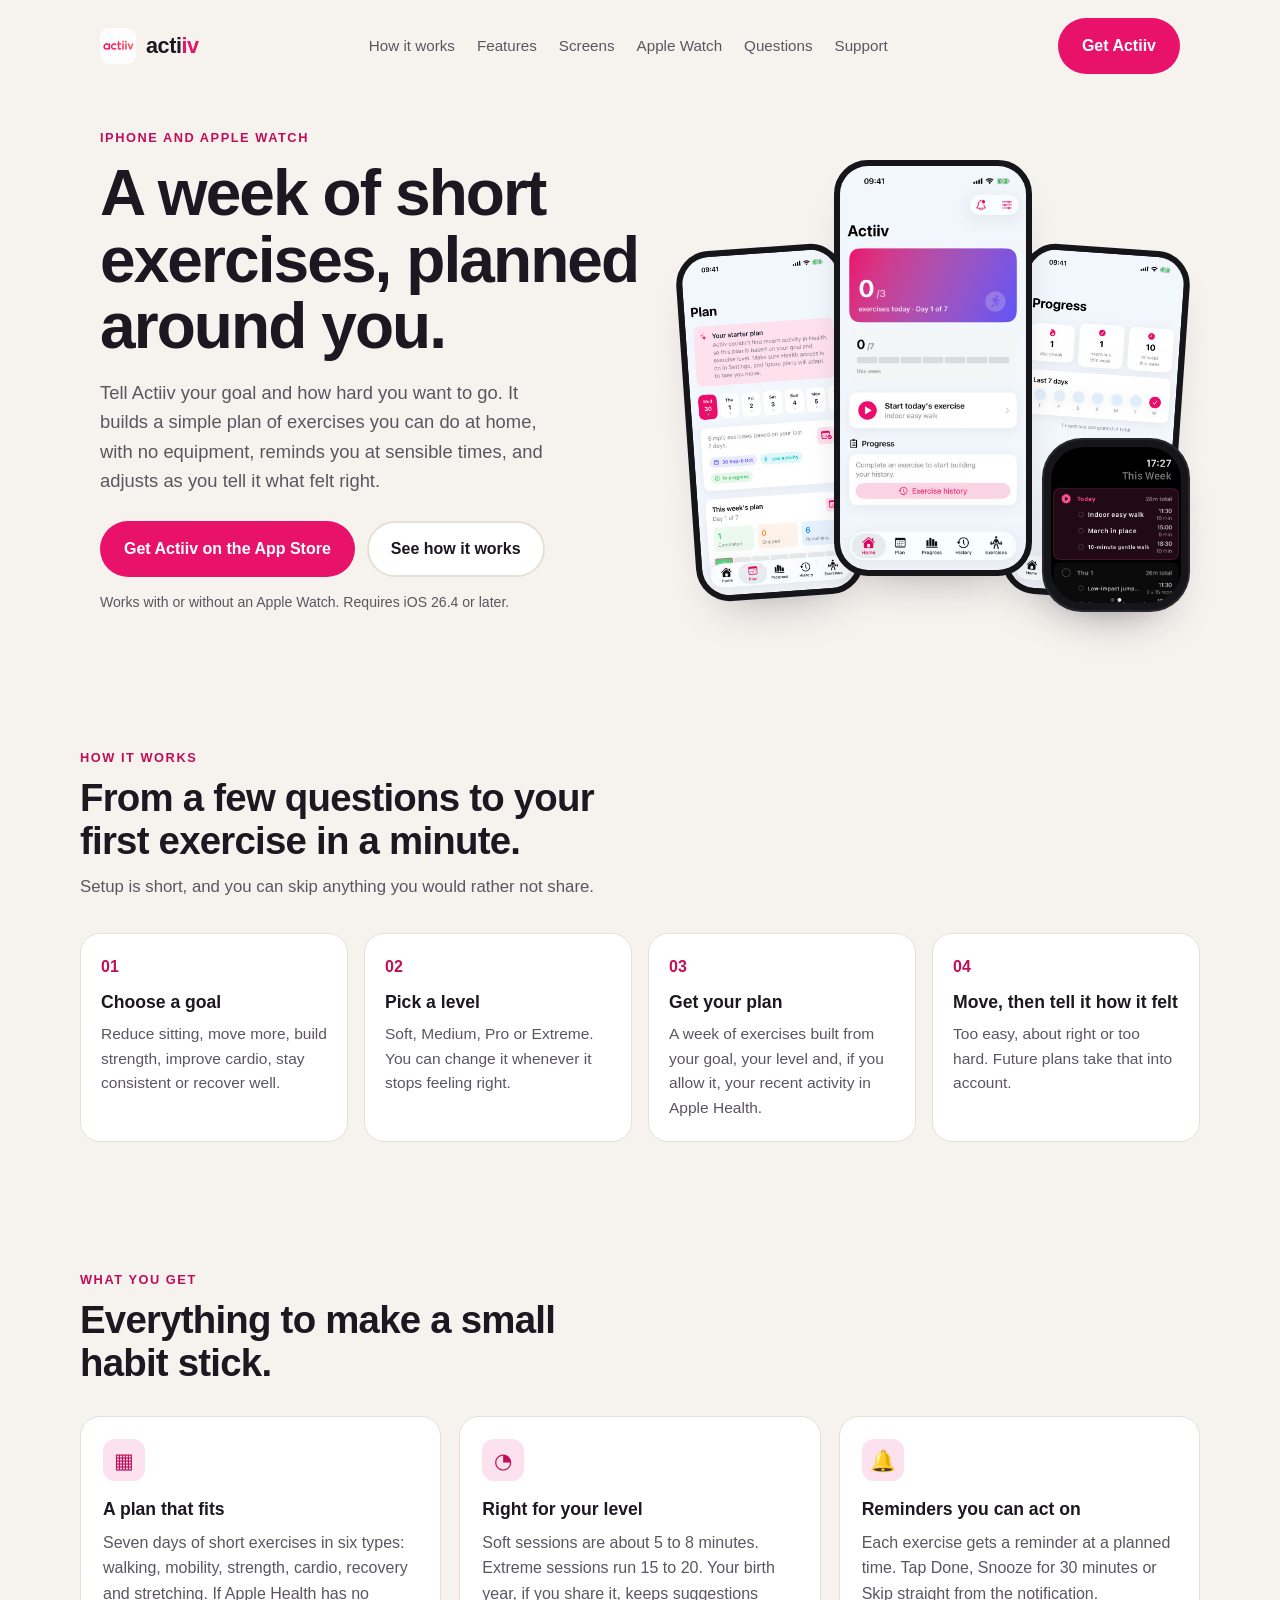
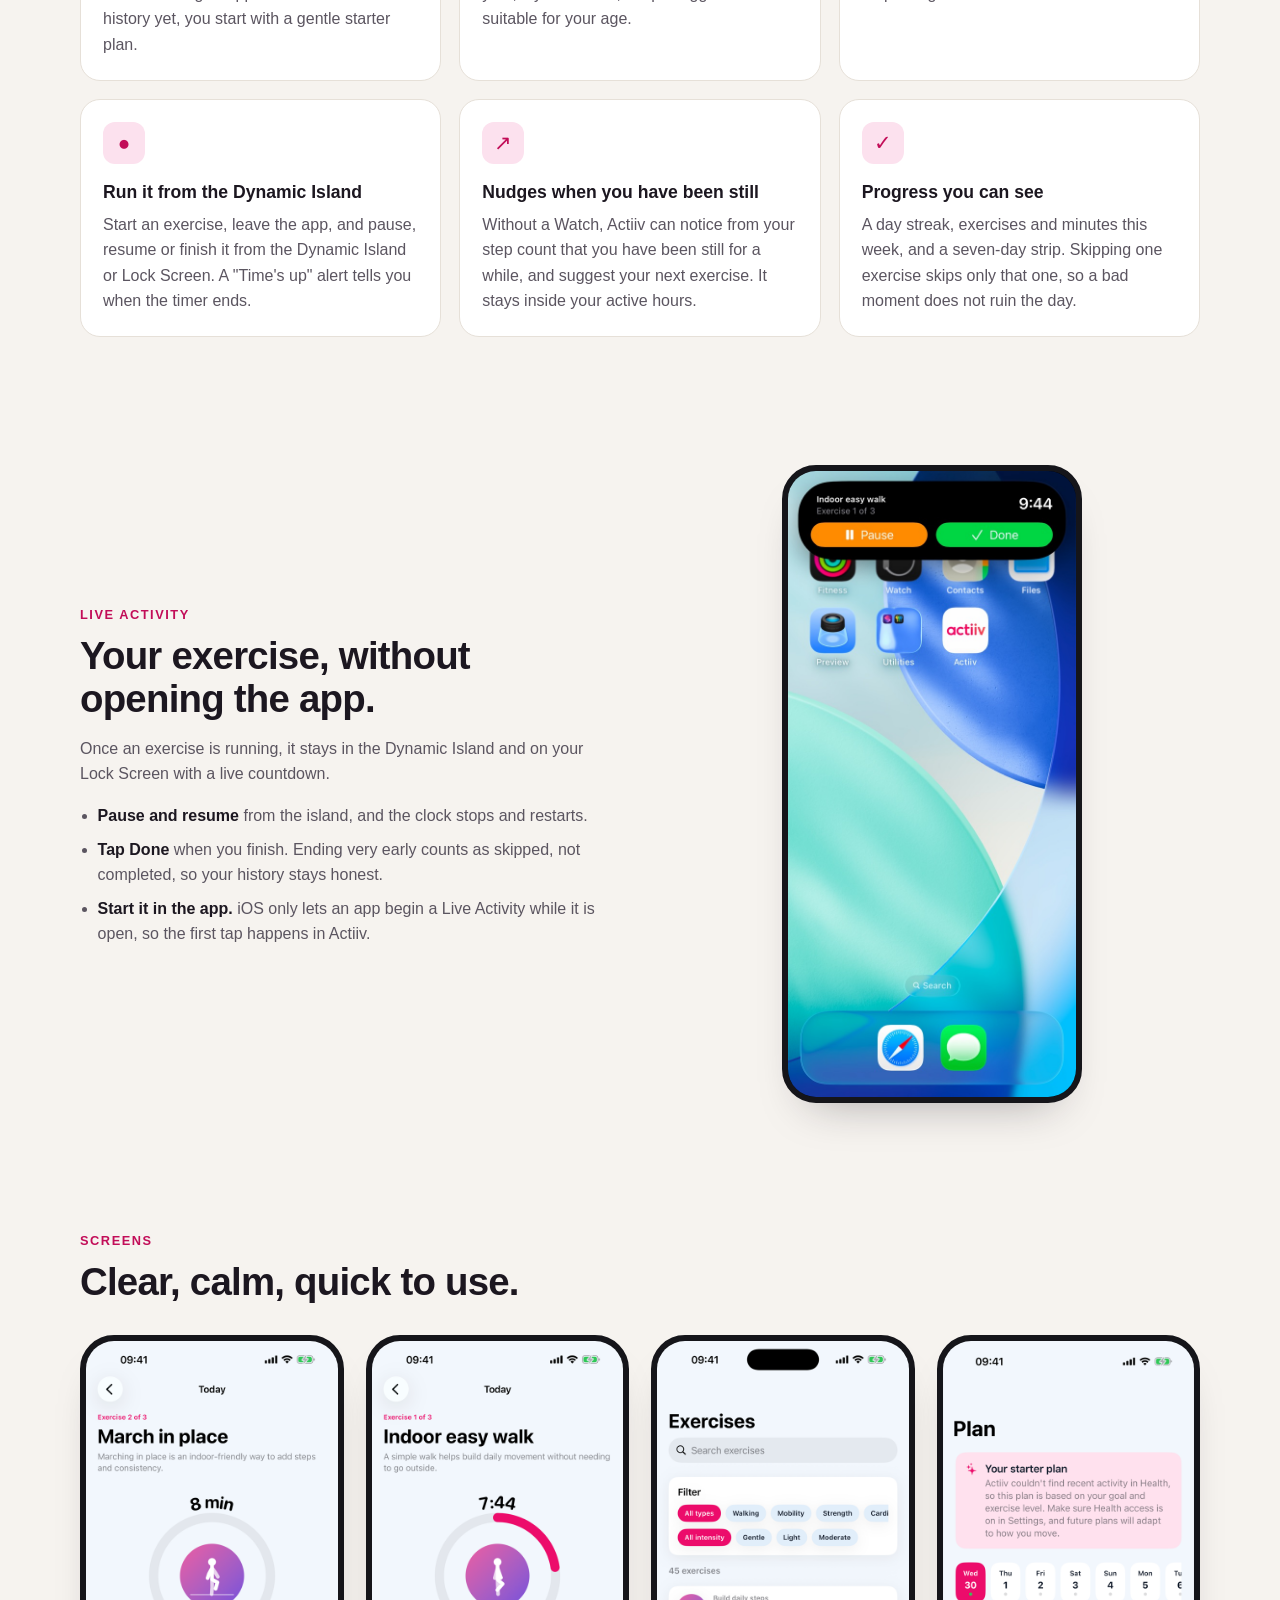
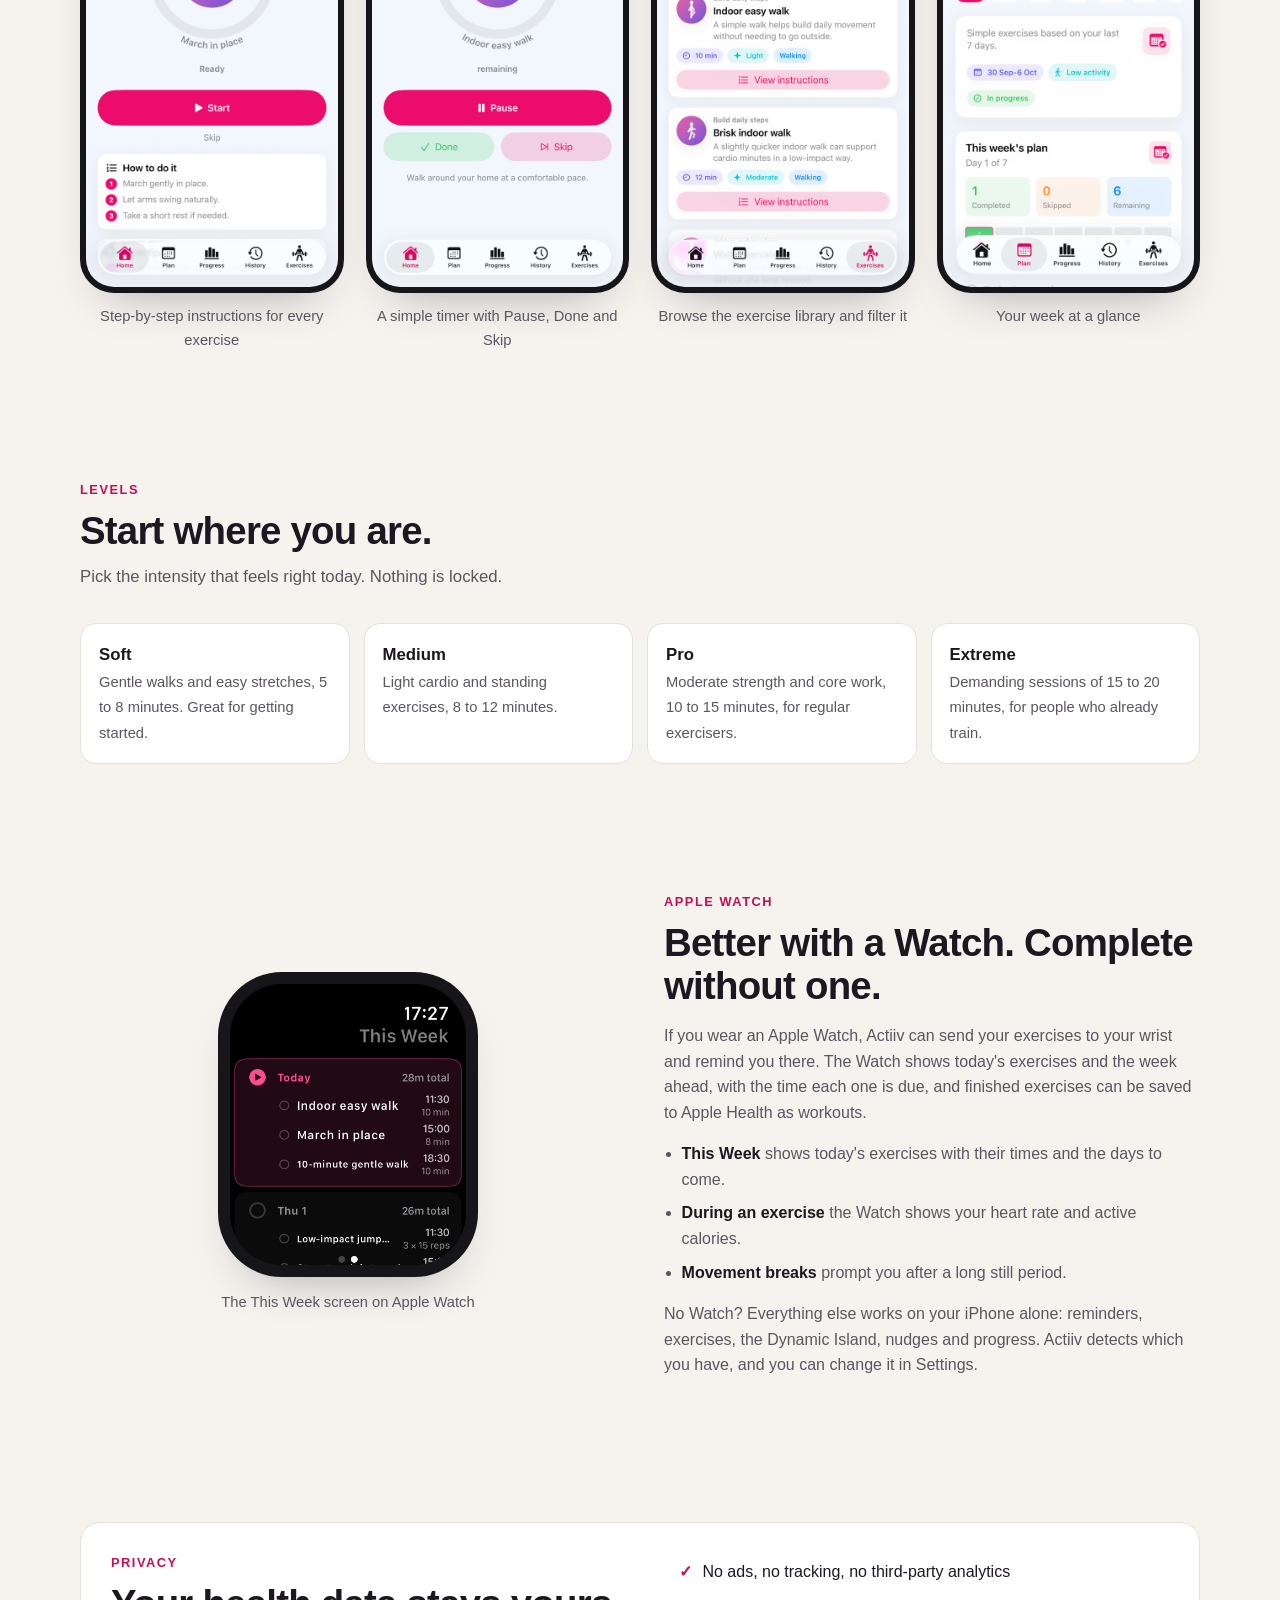
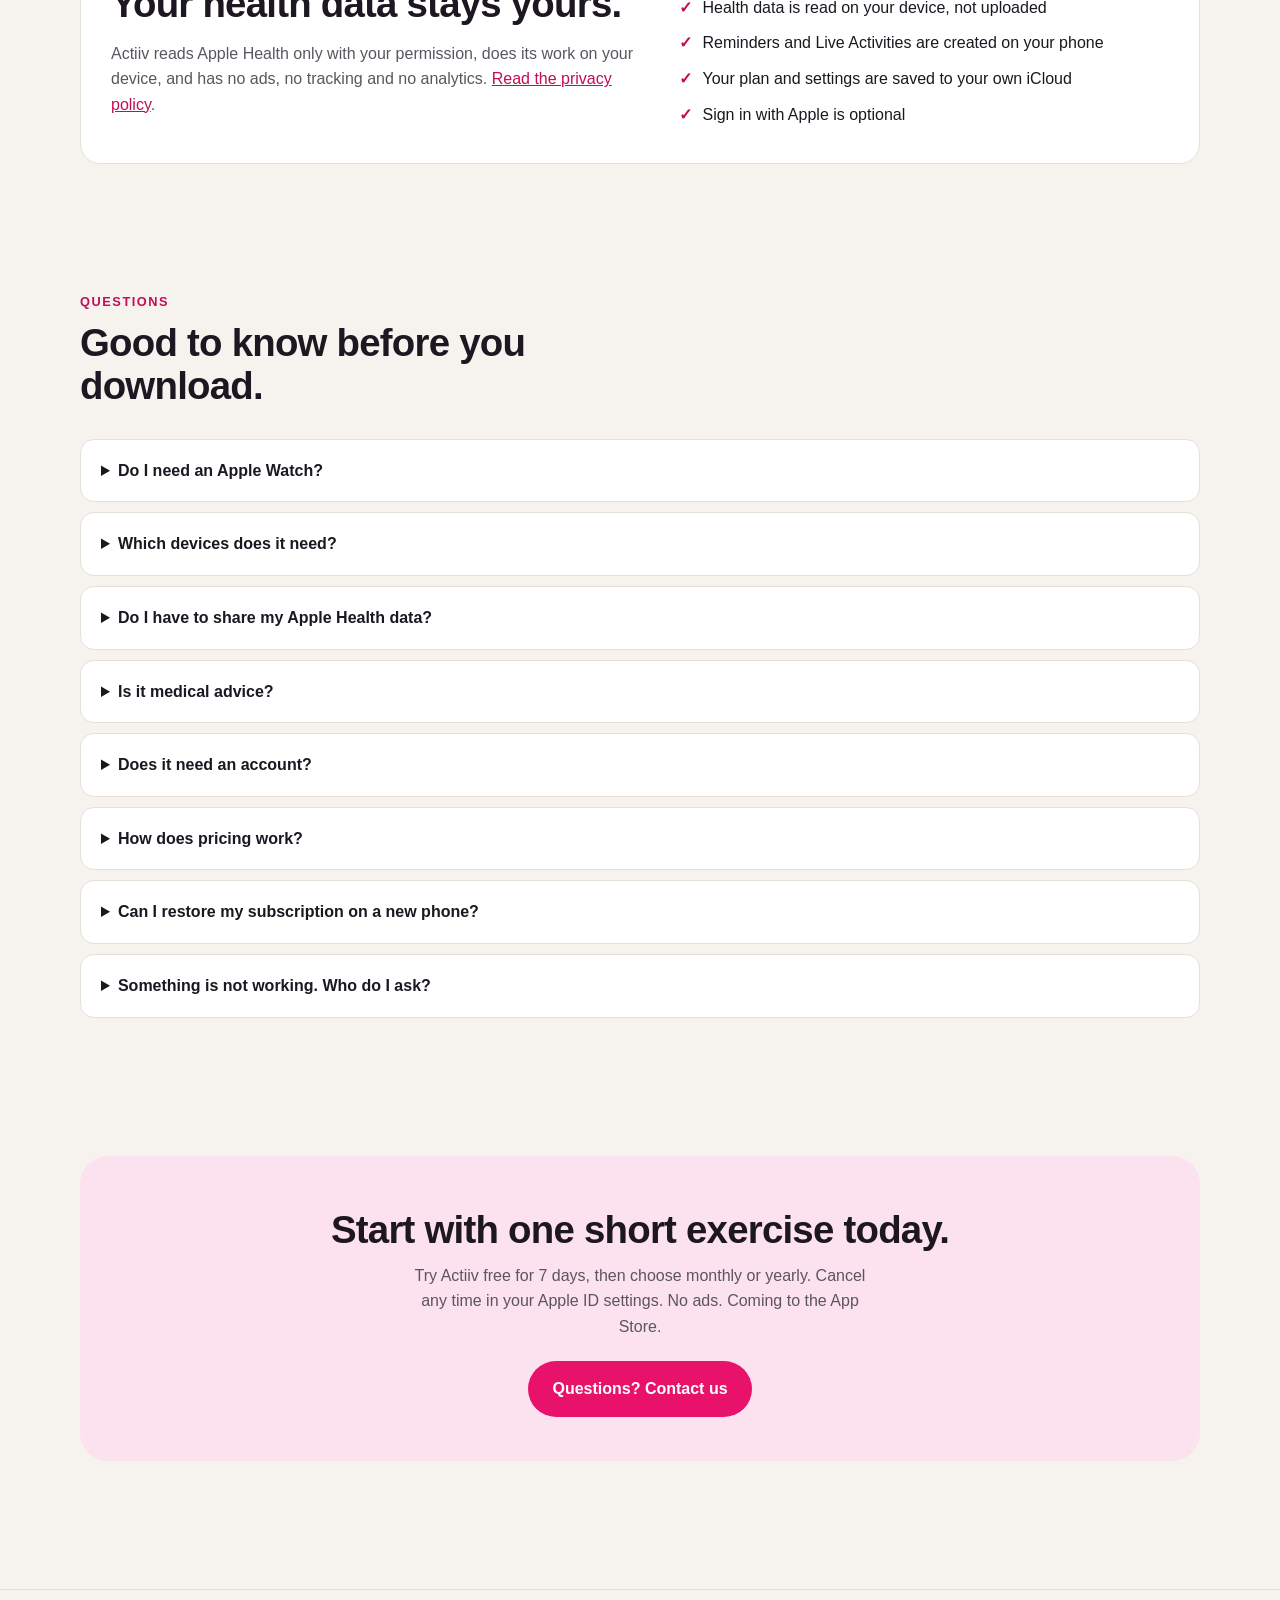
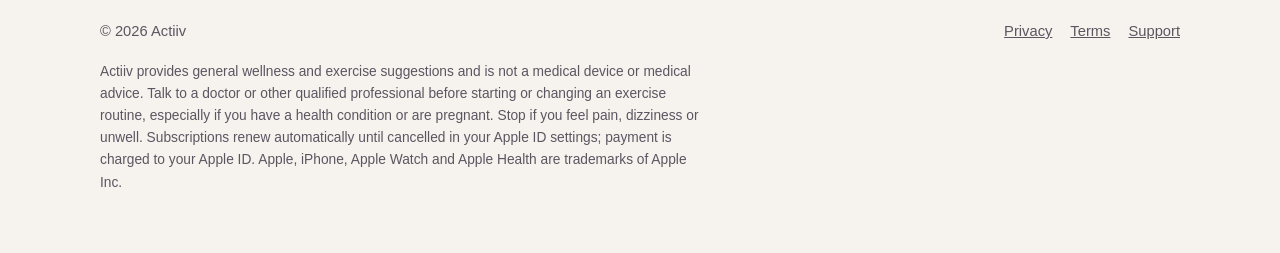
==== index.html @ e2768400 "Actiiv website: home, support, privacy and terms Co-Authored-By: Claude Sonnet 5.5 <noreply@anthropi" ====
<!doctype html>
<html lang="en">
<head>
<meta charset="utf-8">
<meta name="viewport" content="width=device-width, initial-scale=1">
<title>Actiiv: short exercises at home, planned for you</title>
<meta name="description" content="Actiiv builds a week of short, no-equipment exercises around your goal and level, reminds you at the right time, and lets you run them from the Dynamic Island. Works with or without an Apple Watch.">
<meta name="theme-color" content="#e9126b">
<link rel="icon" href="assets/icon.png">
<link rel="apple-touch-icon" href="assets/icon.png">
<link rel="stylesheet" href="assets/site.css">
</head>
<body>
<a class="skip" href="#main">Skip to content</a>

<header class="site">
  <div class="wrap nav-row">
    <a class="brand" href="./"><img src="assets/icon.png" alt="" width="36" height="36"><span>acti<b>iv</b></span></a>
    <nav class="links" aria-label="Main">
      <a href="#how">How it works</a>
      <a href="#features">Features</a>
      <a href="#screens">Screens</a>
      <a href="#watch">Apple Watch</a>
      <a href="#faq">Questions</a>
      <a href="support.html">Support</a>
    </nav>
    <a class="btn btn-accent" href="#get">Get Actiiv</a>
  </div>
</header>

<main id="main">
  <section class="wrap hero">
    <div>
      <div class="eyebrow">iPhone and Apple Watch</div>
      <h1>A week of short exercises, planned around you.</h1>
      <p class="lede">Tell Actiiv your goal and how hard you want to go. It builds a simple plan of exercises you can do at home, with no equipment, reminds you at sensible times, and adjusts as you tell it what felt right.</p>
      <div class="cta-row">
        <a class="btn btn-accent" href="#get">Get Actiiv on the App Store</a>
        <a class="btn btn-ghost" href="#how">See how it works</a>
      </div>
      <p class="fine">Works with or without an Apple Watch. Requires iOS 26.4 or later.</p>
    </div>
    <div class="hero-shots" aria-label="Screens from the Actiiv app">
      <div class="phone"><img src="assets/plan.png" alt="The Plan tab showing this week's exercises" width="598" height="1300"></div>
      <div class="phone"><img src="assets/home.png" alt="The Home tab with today's exercise ready to start" width="598" height="1300"></div>
      <div class="phone"><img src="assets/progress.png" alt="The Progress tab with a day streak and the last seven days" width="598" height="1300"></div>
      <div class="hero-watch" aria-label="The Apple Watch app">
        <div class="watch-frame">
          <div class="watch-screen">
            <img src="assets/watch-week.png" alt="The Apple Watch This Week screen listing today's three exercises with their times" width="416" height="496">
            <span class="watch-mask" aria-hidden="true"></span>
          </div>
        </div>
      </div>
    </div>
  </section>

  <section class="block wrap" id="how">
    <div class="section-head">
      <div class="eyebrow">How it works</div>
      <h2>From a few questions to your first exercise in a minute.</h2>
      <p>Setup is short, and you can skip anything you would rather not share.</p>
    </div>
    <div class="steps">
      <div class="step"><h3>Choose a goal</h3><p>Reduce sitting, move more, build strength, improve cardio, stay consistent or recover well.</p></div>
      <div class="step"><h3>Pick a level</h3><p>Soft, Medium, Pro or Extreme. You can change it whenever it stops feeling right.</p></div>
      <div class="step"><h3>Get your plan</h3><p>A week of exercises built from your goal, your level and, if you allow it, your recent activity in Apple Health.</p></div>
      <div class="step"><h3>Move, then tell it how it felt</h3><p>Too easy, about right or too hard. Future plans take that into account.</p></div>
    </div>
  </section>

  <section class="block wrap" id="features">
    <div class="section-head">
      <div class="eyebrow">What you get</div>
      <h2>Everything to make a small habit stick.</h2>
    </div>
    <div class="grid cols-3">
      <article class="card"><div class="icon" aria-hidden="true">▦</div><h3>A plan that fits</h3><p>Seven days of short exercises in six types: walking, mobility, strength, cardio, recovery and stretching. If Apple Health has no history yet, you start with a gentle starter plan.</p></article>
      <article class="card"><div class="icon" aria-hidden="true">◔</div><h3>Right for your level</h3><p>Soft sessions are about 5 to 8 minutes. Extreme sessions run 15 to 20. Your birth year, if you share it, keeps suggestions suitable for your age.</p></article>
      <article class="card"><div class="icon" aria-hidden="true">🔔</div><h3>Reminders you can act on</h3><p>Each exercise gets a reminder at a planned time. Tap Done, Snooze for 30 minutes or Skip straight from the notification.</p></article>
      <article class="card"><div class="icon" aria-hidden="true">●</div><h3>Run it from the Dynamic Island</h3><p>Start an exercise, leave the app, and pause, resume or finish it from the Dynamic Island or Lock Screen. A "Time's up" alert tells you when the timer ends.</p></article>
      <article class="card"><div class="icon" aria-hidden="true">↗</div><h3>Nudges when you have been still</h3><p>Without a Watch, Actiiv can notice from your step count that you have been still for a while, and suggest your next exercise. It stays inside your active hours.</p></article>
      <article class="card"><div class="icon" aria-hidden="true">✓</div><h3>Progress you can see</h3><p>A day streak, exercises and minutes this week, and a seven-day strip. Skipping one exercise skips only that one, so a bad moment does not ruin the day.</p></article>
    </div>
  </section>

  <section class="block wrap" id="island">
    <div class="split">
      <div>
        <div class="eyebrow">Live Activity</div>
        <h2>Your exercise, without opening the app.</h2>
        <p style="color:var(--muted)">Once an exercise is running, it stays in the Dynamic Island and on your Lock Screen with a live countdown.</p>
        <ul>
          <li><strong>Pause and resume</strong> from the island, and the clock stops and restarts.</li>
          <li><strong>Tap Done</strong> when you finish. Ending very early counts as skipped, not completed, so your history stays honest.</li>
          <li><strong>Start it in the app.</strong> iOS only lets an app begin a Live Activity while it is open, so the first tap happens in Actiiv.</li>
        </ul>
      </div>
      <div class="split-media">
        <div class="phone"><img src="assets/island.jpg" alt="The Dynamic Island expanded on the iPhone Home Screen, showing Indoor easy walk, a 9:44 countdown, and Pause and Done buttons" width="598" height="1300" loading="lazy"></div>
      </div>
    </div>
  </section>

  <section class="block wrap" id="screens">
    <div class="section-head">
      <div class="eyebrow">Screens</div>
      <h2>Clear, calm, quick to use.</h2>
    </div>
    <div class="gallery">
      <figure><div class="phone"><img src="assets/today.png" alt="An exercise ready to start, with a Start button and step-by-step instructions" width="598" height="1300" loading="lazy"></div><figcaption>Step-by-step instructions for every exercise</figcaption></figure>
      <figure><div class="phone"><img src="assets/running.png" alt="A running exercise with a countdown ring, Pause, Done and Skip buttons" width="598" height="1300" loading="lazy"></div><figcaption>A simple timer with Pause, Done and Skip</figcaption></figure>
      <figure><div class="phone"><img src="assets/library.png" alt="The Exercises library with search and filters by type and intensity" width="598" height="1300" loading="lazy"></div><figcaption>Browse the exercise library and filter it</figcaption></figure>
      <figure><div class="phone"><img src="assets/plan.png" alt="The weekly plan with a seven-day picker" width="598" height="1300" loading="lazy"></div><figcaption>Your week at a glance</figcaption></figure>
    </div>
  </section>

  <section class="block wrap" id="levels">
    <div class="section-head">
      <div class="eyebrow">Levels</div>
      <h2>Start where you are.</h2>
      <p>Pick the intensity that feels right today. Nothing is locked.</p>
    </div>
    <div class="levels">
      <div class="level"><strong>Soft</strong><span>Gentle walks and easy stretches, 5 to 8 minutes. Great for getting started.</span></div>
      <div class="level"><strong>Medium</strong><span>Light cardio and standing exercises, 8 to 12 minutes.</span></div>
      <div class="level"><strong>Pro</strong><span>Moderate strength and core work, 10 to 15 minutes, for regular exercisers.</span></div>
      <div class="level"><strong>Extreme</strong><span>Demanding sessions of 15 to 20 minutes, for people who already train.</span></div>
    </div>
  </section>

  <section class="block wrap" id="watch">
    <div class="split flip">
      <div>
        <div class="eyebrow">Apple Watch</div>
        <h2>Better with a Watch. Complete without one.</h2>
        <p style="color:var(--muted)">If you wear an Apple Watch, Actiiv can send your exercises to your wrist and remind you there. The Watch shows today's exercises and the week ahead, with the time each one is due, and finished exercises can be saved to Apple Health as workouts.</p>
        <ul>
          <li><strong>This Week</strong> shows today's exercises with their times and the days to come.</li>
          <li><strong>During an exercise</strong> the Watch shows your heart rate and active calories.</li>
          <li><strong>Movement breaks</strong> prompt you after a long still period.</li>
        </ul>
        <p style="color:var(--muted)">No Watch? Everything else works on your iPhone alone: reminders, exercises, the Dynamic Island, nudges and progress. Actiiv detects which you have, and you can change it in Settings.</p>
      </div>
      <div class="split-media">
        <figure class="watch" style="margin:0">
          <div class="watch-frame">
            <div class="watch-screen">
              <img src="assets/watch-week.png" alt="The Apple Watch app's This Week screen, listing today's three exercises with their times: Indoor easy walk at 11:30, March in place at 15:00 and 10-minute gentle walk at 18:30" width="416" height="496">
              <span class="watch-mask" aria-hidden="true"></span>
            </div>
          </div>
          <figcaption>The This Week screen on Apple Watch</figcaption>
        </figure>
      </div>
    </div>
  </section>

  <section class="block wrap" id="privacy">
    <div class="strip">
      <div>
        <div class="eyebrow">Privacy</div>
        <h2>Your health data stays yours.</h2>
        <p style="color:var(--muted)">Actiiv reads Apple Health only with your permission, does its work on your device, and has no ads, no tracking and no analytics. <a href="privacy.html">Read the privacy policy</a>.</p>
      </div>
      <ul>
        <li>No ads, no tracking, no third-party analytics</li>
        <li>Health data is read on your device, not uploaded</li>
        <li>Reminders and Live Activities are created on your phone</li>
        <li>Your plan and settings are saved to your own iCloud</li>
        <li>Sign in with Apple is optional</li>
      </ul>
    </div>
  </section>

  <section class="block wrap" id="faq">
    <div class="section-head">
      <div class="eyebrow">Questions</div>
      <h2>Good to know before you download.</h2>
    </div>
    <details><summary>Do I need an Apple Watch?</summary><p>No. Actiiv works fully on an iPhone. A Watch adds exercises and reminders on your wrist and movement breaks.</p></details>
    <details><summary>Which devices does it need?</summary><p>An iPhone running iOS 26.4 or later. The Watch app needs watchOS 26.4 or later.</p></details>
    <details><summary>Do I have to share my Apple Health data?</summary><p>No. If you do, Actiiv uses your recent steps, activity and workouts to fit your plan. If you do not, you get a gentle starter plan based on your goal and level, and it still works.</p></details>
    <details><summary>Is it medical advice?</summary><p>No. Actiiv gives general wellness and exercise suggestions. It is not a medical device and does not diagnose or treat anything. If you have a health condition, are pregnant, or are unsure whether an exercise is safe for you, talk to a doctor or other qualified professional first, and stop if you feel pain or unwell.</p></details>
    <details><summary>Does it need an account?</summary><p>No. Signing in with Apple is optional. Your plan and settings are saved to your own iCloud, and signing in with Apple restores them on a new device.</p></details>
    <details><summary>How does pricing work?</summary><p>Actiiv is a subscription with a 7-day free trial, billed monthly or yearly. The price is shown in the app and on the App Store before you subscribe. The subscription renews automatically until you cancel, and you can cancel at any time in your Apple ID settings. If you cancel during the trial you are not charged. If your subscription ends, Actiiv asks you to subscribe again to keep using it.</p></details>
    <details><summary>Can I restore my subscription on a new phone?</summary><p>Yes. Open Actiiv and tap Restore purchases on the subscription screen, or in Settings. It uses the Apple ID you subscribed with.</p></details>
    <details><summary>Something is not working. Who do I ask?</summary><p>See the <a href="support.html">support page</a> for common fixes and how to contact us.</p></details>
  </section>

  <section class="block wrap" id="get">
    <div class="cta-band">
      <h2>Start with one short exercise today.</h2>
      <p>Try Actiiv free for 7 days, then choose monthly or yearly. Cancel any time in your Apple ID settings. No ads. Coming to the App Store.</p>
      <a class="btn btn-accent" href="support.html">Questions? Contact us</a>
    </div>
  </section>
</main>

<footer class="site">
  <div class="wrap">
    <div class="foot">
      <div>&copy; 2026 Actiiv</div>
      <nav aria-label="Footer">
        <a href="privacy.html">Privacy</a>
        <a href="terms.html">Terms</a>
        <a href="support.html">Support</a>
      </nav>
    </div>
    <p class="disclaimer">Actiiv provides general wellness and exercise suggestions and is not a medical device or medical advice. Talk to a doctor or other qualified professional before starting or changing an exercise routine, especially if you have a health condition or are pregnant. Stop if you feel pain, dizziness or unwell. Subscriptions renew automatically until cancelled in your Apple ID settings; payment is charged to your Apple ID. Apple, iPhone, Apple Watch and Apple Health are trademarks of Apple Inc.</p>
  </div>
</footer>
</body>
</html>
---- assets/site.css ----
/* Actiiv website. System fonts only: no third-party requests. */

:root {
  --bg: #f6f3ef;
  --surface: #ffffff;
  --text: #1c1720;
  --muted: #5b5560;
  --border: #e6e0d8;
  --accent: #e9126b;
  --accent-strong: #c20d58;
  --accent-soft: #fce1ee;
  --on-accent: #ffffff;
  --sky-soft: #e4e9fc;
  --moss-soft: #dff0e4;
  --shadow: 0 24px 48px -28px rgba(28, 23, 32, 0.4);
  --radius: 20px;
  --font: -apple-system, BlinkMacSystemFont, "SF Pro Text", "Segoe UI", Roboto, Helvetica, Arial, sans-serif;
  --font-display: -apple-system, BlinkMacSystemFont, "SF Pro Display", "Segoe UI", Roboto, Helvetica, Arial, sans-serif;
}

@media (prefers-color-scheme: dark) {
  :root {
    --bg: #0a0a0d;
    --surface: #1c1e24;
    --text: #f0f5fa;
    --muted: #a3b0c6;
    --border: #2c2e36;
    --accent: #ff4d94;
    --accent-strong: #ff7aae;
    --accent-soft: #451429;
    --on-accent: #14060b;
    --sky-soft: #213045;
    --moss-soft: #163524;
    --shadow: 0 28px 52px -28px rgba(0, 0, 0, 0.8);
  }
}

* { box-sizing: border-box; }
html { scroll-behavior: smooth; }
body {
  margin: 0;
  background: var(--bg);
  color: var(--text);
  font-family: var(--font);
  line-height: 1.6;
  -webkit-font-smoothing: antialiased;
}
img { max-width: 100%; height: auto; display: block; }
a { color: var(--accent-strong); }
a:hover { text-decoration-thickness: 2px; }
:focus-visible { outline: 3px solid var(--accent); outline-offset: 3px; border-radius: 6px; }

.wrap { max-width: 1120px; margin: 0 auto; padding: 0 20px; }
.skip {
  position: absolute; left: -999px; top: 8px; background: var(--surface);
  padding: 8px 14px; border-radius: 8px; z-index: 10;
}
.skip:focus { left: 8px; }

/* Header */
header.site { padding: 18px 0; }
.nav-row { display: flex; align-items: center; justify-content: space-between; gap: 16px; }
.brand { display: flex; align-items: center; gap: 10px; text-decoration: none; color: var(--text); font-weight: 800; font-size: 1.35rem; letter-spacing: -0.02em; }
.brand img { width: 36px; height: 36px; border-radius: 9px; }
.brand b { color: var(--accent); font-weight: inherit; }
nav.links { display: flex; gap: 22px; flex-wrap: wrap; }
nav.links a { color: var(--muted); text-decoration: none; font-weight: 500; font-size: 0.95rem; }
nav.links a:hover { color: var(--text); }
@media (max-width: 720px) { nav.links { display: none; } }

/* Buttons */
.btn {
  display: inline-flex; align-items: center; gap: 8px; padding: 13px 22px; border-radius: 999px;
  font-weight: 700; text-decoration: none; border: 2px solid transparent; font-size: 1rem;
}
.btn-accent { background: var(--accent); color: var(--on-accent); }
.btn-accent:hover { background: var(--accent-strong); }
.btn-ghost { border-color: var(--border); color: var(--text); background: var(--surface); }
.btn-ghost:hover { border-color: var(--accent); }
.btn[aria-disabled="true"] { opacity: 0.85; cursor: default; }

/* Hero */
.hero { display: grid; grid-template-columns: 1.05fr 0.95fr; gap: 40px; align-items: center; padding: 36px 20px 56px; }
.eyebrow { font-size: 0.8rem; font-weight: 700; letter-spacing: 0.12em; text-transform: uppercase; color: var(--accent-strong); }
h1 { font-family: var(--font-display); font-size: clamp(2.3rem, 5.4vw, 4rem); line-height: 1.04; letter-spacing: -0.03em; margin: 12px 0 18px; }
h2 { font-family: var(--font-display); font-size: clamp(1.7rem, 3.4vw, 2.4rem); line-height: 1.12; letter-spacing: -0.02em; margin: 8px 0 12px; }
h3 { font-size: 1.1rem; margin: 0 0 6px; }
.lede { font-size: 1.15rem; color: var(--muted); max-width: 46ch; margin: 0 0 26px; }
.cta-row { display: flex; gap: 12px; flex-wrap: wrap; align-items: center; }
.fine { font-size: 0.88rem; color: var(--muted); margin-top: 14px; }
.hero-shots { position: relative; display: flex; justify-content: center; align-items: flex-end; gap: 0; min-height: 440px; }
.hero-shots .phone { flex: 0 0 auto; width: 34%; }
.hero-shots .phone + .phone { margin-left: -4%; }
.hero-shots .phone:nth-child(1) { transform: rotate(-4deg); z-index: 1; }
.hero-shots .phone:nth-child(2) { transform: translateY(-22px); z-index: 2; width: 40%; }
.hero-shots .phone:nth-child(3) { transform: rotate(4deg); z-index: 1; }
@media (max-width: 860px) {
  .hero { grid-template-columns: 1fr; padding-top: 12px; }
  .hero-shots { min-height: 0; margin-top: 8px; }
}

/* Phone frames */
.phone {
  border-radius: 34px; overflow: hidden; background: #000; border: 6px solid #15151a;
  box-shadow: var(--shadow);
}
.phone img { width: 100%; }

/* Sections */
section.block { padding: 64px 0; }
.section-head { max-width: 62ch; margin-bottom: 32px; }
.section-head p { color: var(--muted); font-size: 1.05rem; margin: 0; }
.grid { display: grid; gap: 18px; }
.grid.cols-3 { grid-template-columns: repeat(3, 1fr); }
.grid.cols-2 { grid-template-columns: repeat(2, 1fr); }
@media (max-width: 860px) { .grid.cols-3, .grid.cols-2 { grid-template-columns: 1fr; } }
.card { background: var(--surface); border: 1px solid var(--border); border-radius: var(--radius); padding: 22px; }
.card p { margin: 0; color: var(--muted); }
.icon {
  width: 42px; height: 42px; border-radius: 12px; display: grid; place-items: center; margin-bottom: 14px;
  background: var(--accent-soft); color: var(--accent-strong); font-size: 1.3rem;
}

/* Steps */
.steps { display: grid; grid-template-columns: repeat(4, 1fr); gap: 16px; counter-reset: step; }
.step { background: var(--surface); border: 1px solid var(--border); border-radius: var(--radius); padding: 20px; }
.step::before {
  counter-increment: step; content: "0" counter(step); display: block; font-weight: 800;
  color: var(--accent-strong); font-variant-numeric: tabular-nums; margin-bottom: 8px;
}
.step p { margin: 0; color: var(--muted); font-size: 0.97rem; }
@media (max-width: 860px) { .steps { grid-template-columns: 1fr 1fr; } }
@media (max-width: 520px) { .steps { grid-template-columns: 1fr; } }

/* Split (text + image) */
.split { display: grid; grid-template-columns: 1fr 1fr; gap: 48px; align-items: center; }
.split.flip .split-media { order: -1; }
.split ul { padding-left: 1.1rem; color: var(--muted); }
.split li { margin: 8px 0; }
.split li strong { color: var(--text); }
@media (max-width: 860px) { .split { grid-template-columns: 1fr; gap: 28px; } .split.flip .split-media { order: 0; } }
.split-media { display: flex; justify-content: center; }
.split-media .phone { width: min(100%, 300px); }

/* Apple Watch */
.hero-watch { position: absolute; right: -2%; bottom: -14px; width: min(30%, 150px); z-index: 3; }
.hero-watch .watch-frame { width: 100%; padding: 7px; border-radius: 40px; border: 2px solid rgba(255,255,255,0.08); }
.hero-watch .watch-screen { border-radius: 33px; }
@media (max-width: 860px) { .hero-watch { right: 2%; } }
.watch { text-align: center; }
.watch figcaption { margin-top: 14px; font-size: 0.92rem; color: var(--muted); }
.watch-frame {
  width: min(78%, 260px); margin: 0 auto; padding: 12px; background: #15151a; border-radius: 64px;
  box-shadow: var(--shadow);
}
.watch-screen { position: relative; border-radius: 52px; overflow: hidden; background: #000; }
.watch-screen img { width: 100%; }
/* Hides the "iPhone not connected" glyph shown because the simulator Watch has no paired iPhone. */
.watch-mask { position: absolute; left: 64.5%; top: 6.5%; width: 9.5%; height: 9%; background: #000; }

/* Gallery */
.gallery { display: grid; grid-template-columns: repeat(4, 1fr); gap: 22px; }
.gallery figure { margin: 0; }
.gallery figcaption { margin-top: 12px; font-size: 0.92rem; color: var(--muted); text-align: center; }
@media (max-width: 900px) { .gallery { grid-template-columns: repeat(2, 1fr); } }

/* Levels */
.levels { display: grid; grid-template-columns: repeat(4, 1fr); gap: 14px; }
.level { background: var(--surface); border: 1px solid var(--border); border-radius: 16px; padding: 18px; }
.level strong { display: block; font-size: 1.05rem; }
.level span { color: var(--muted); font-size: 0.92rem; }
@media (max-width: 860px) { .levels { grid-template-columns: 1fr 1fr; } }

/* Privacy strip */
.strip { background: var(--surface); border: 1px solid var(--border); border-radius: var(--radius); padding: 30px; display: grid; grid-template-columns: 1.1fr 1fr; gap: 30px; align-items: center; }
.strip ul { list-style: none; padding: 0; margin: 0; display: grid; gap: 10px; }
.strip li::before { content: "✓"; color: var(--accent-strong); font-weight: 800; margin-right: 10px; }
@media (max-width: 860px) { .strip { grid-template-columns: 1fr; } }

/* FAQ */
details { background: var(--surface); border: 1px solid var(--border); border-radius: 14px; padding: 4px 20px; margin-bottom: 10px; }
summary { cursor: pointer; font-weight: 600; padding: 14px 0; }
details p { color: var(--muted); margin: 0 0 16px; }

/* CTA */
.cta-band { background: var(--accent-soft); border-radius: 28px; padding: 44px 28px; text-align: center; }
.cta-band p { color: var(--muted); max-width: 52ch; margin: 0 auto 22px; }

/* Footer */
footer.site { border-top: 1px solid var(--border); margin-top: 64px; padding: 30px 0 46px; color: var(--muted); font-size: 0.92rem; }
.foot { display: flex; flex-wrap: wrap; gap: 18px 32px; justify-content: space-between; }
.foot nav { display: flex; gap: 18px; flex-wrap: wrap; }
.foot a { color: var(--muted); }
.disclaimer { margin-top: 18px; max-width: 80ch; font-size: 0.86rem; }

/* Long-form pages */
.doc { max-width: 760px; padding: 24px 20px 40px; }
.doc h1 { font-size: clamp(2rem, 4.4vw, 3rem); }
.doc h2 { font-size: 1.4rem; margin-top: 40px; }
.doc p, .doc li { color: var(--muted); }
.doc li { margin: 6px 0; }
.doc strong { color: var(--text); }
.doc .meta { color: var(--muted); font-size: 0.92rem; }
.doc table { width: 100%; border-collapse: collapse; margin: 16px 0; font-size: 0.95rem; }
.doc th, .doc td { text-align: left; padding: 10px 12px; border-bottom: 1px solid var(--border); vertical-align: top; }
.doc th { color: var(--text); }
.doc td { color: var(--muted); }

@media (prefers-reduced-motion: reduce) { html { scroll-behavior: auto; } }
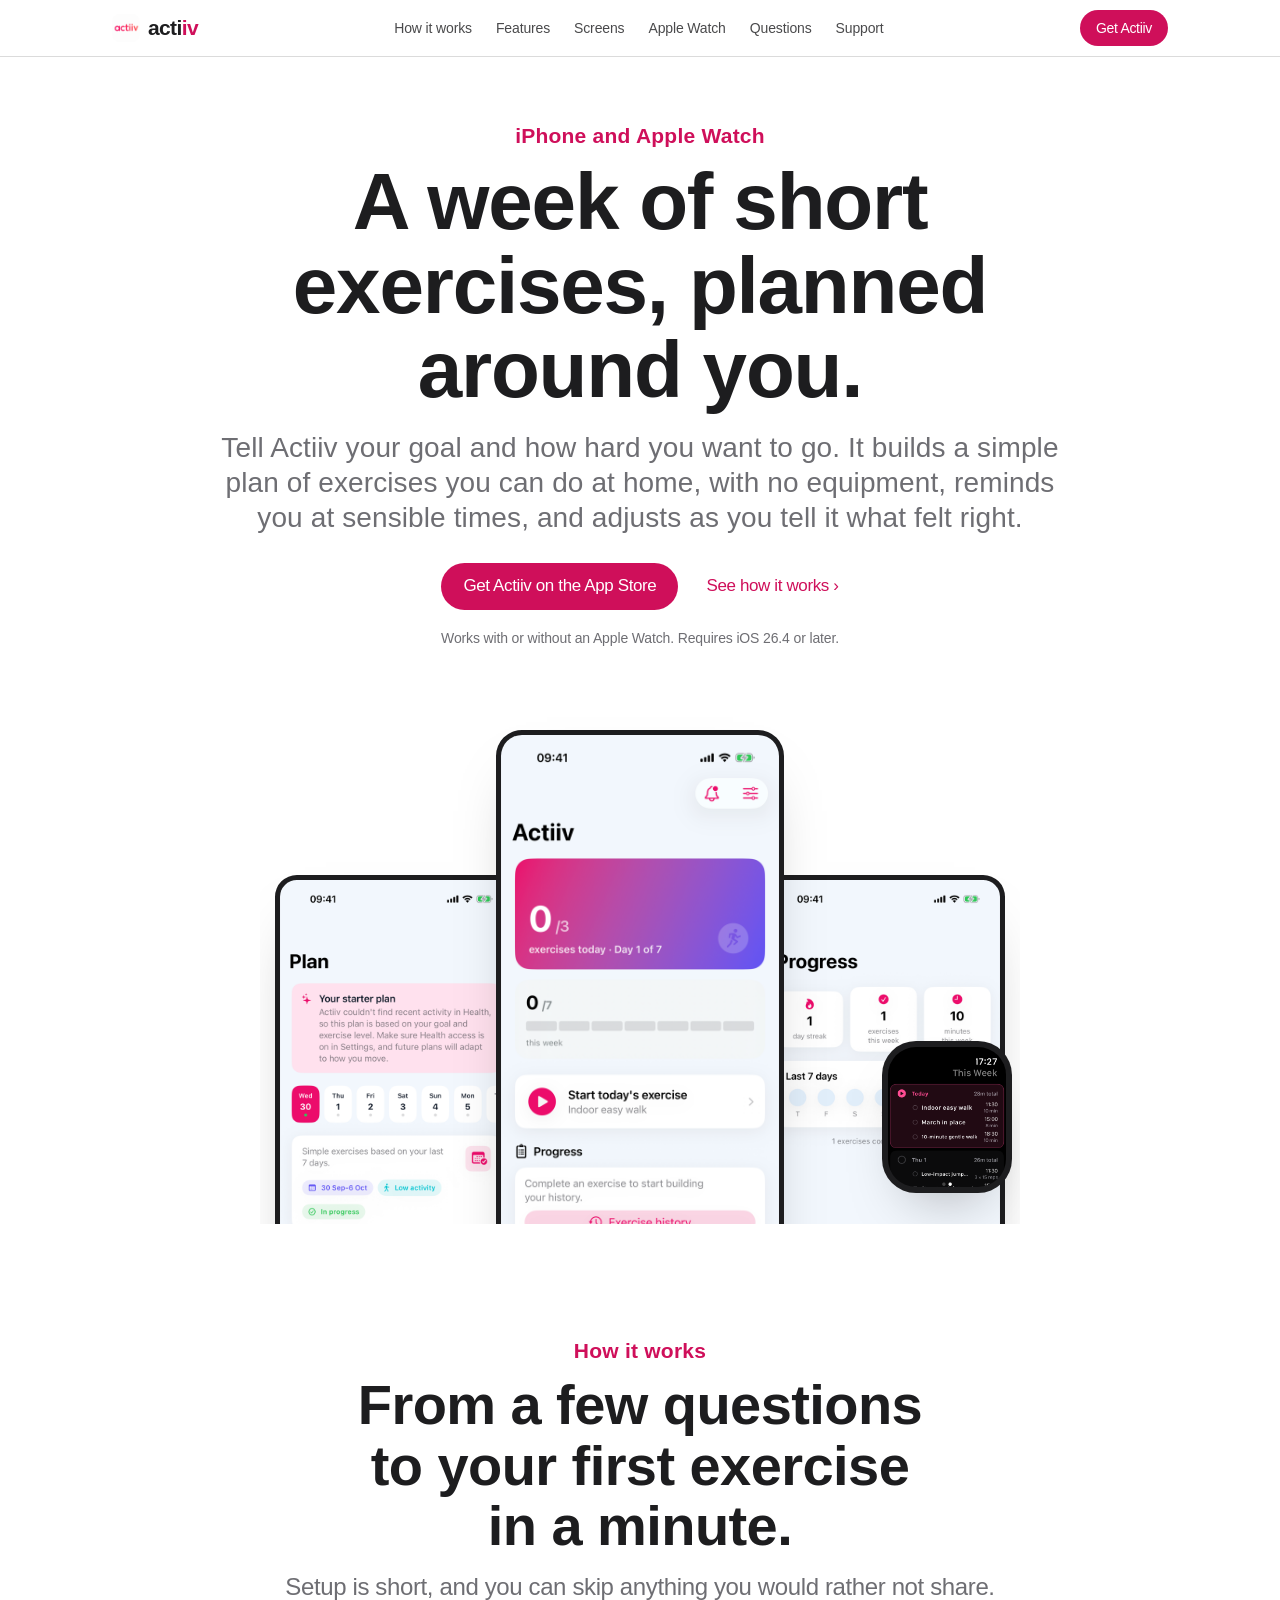
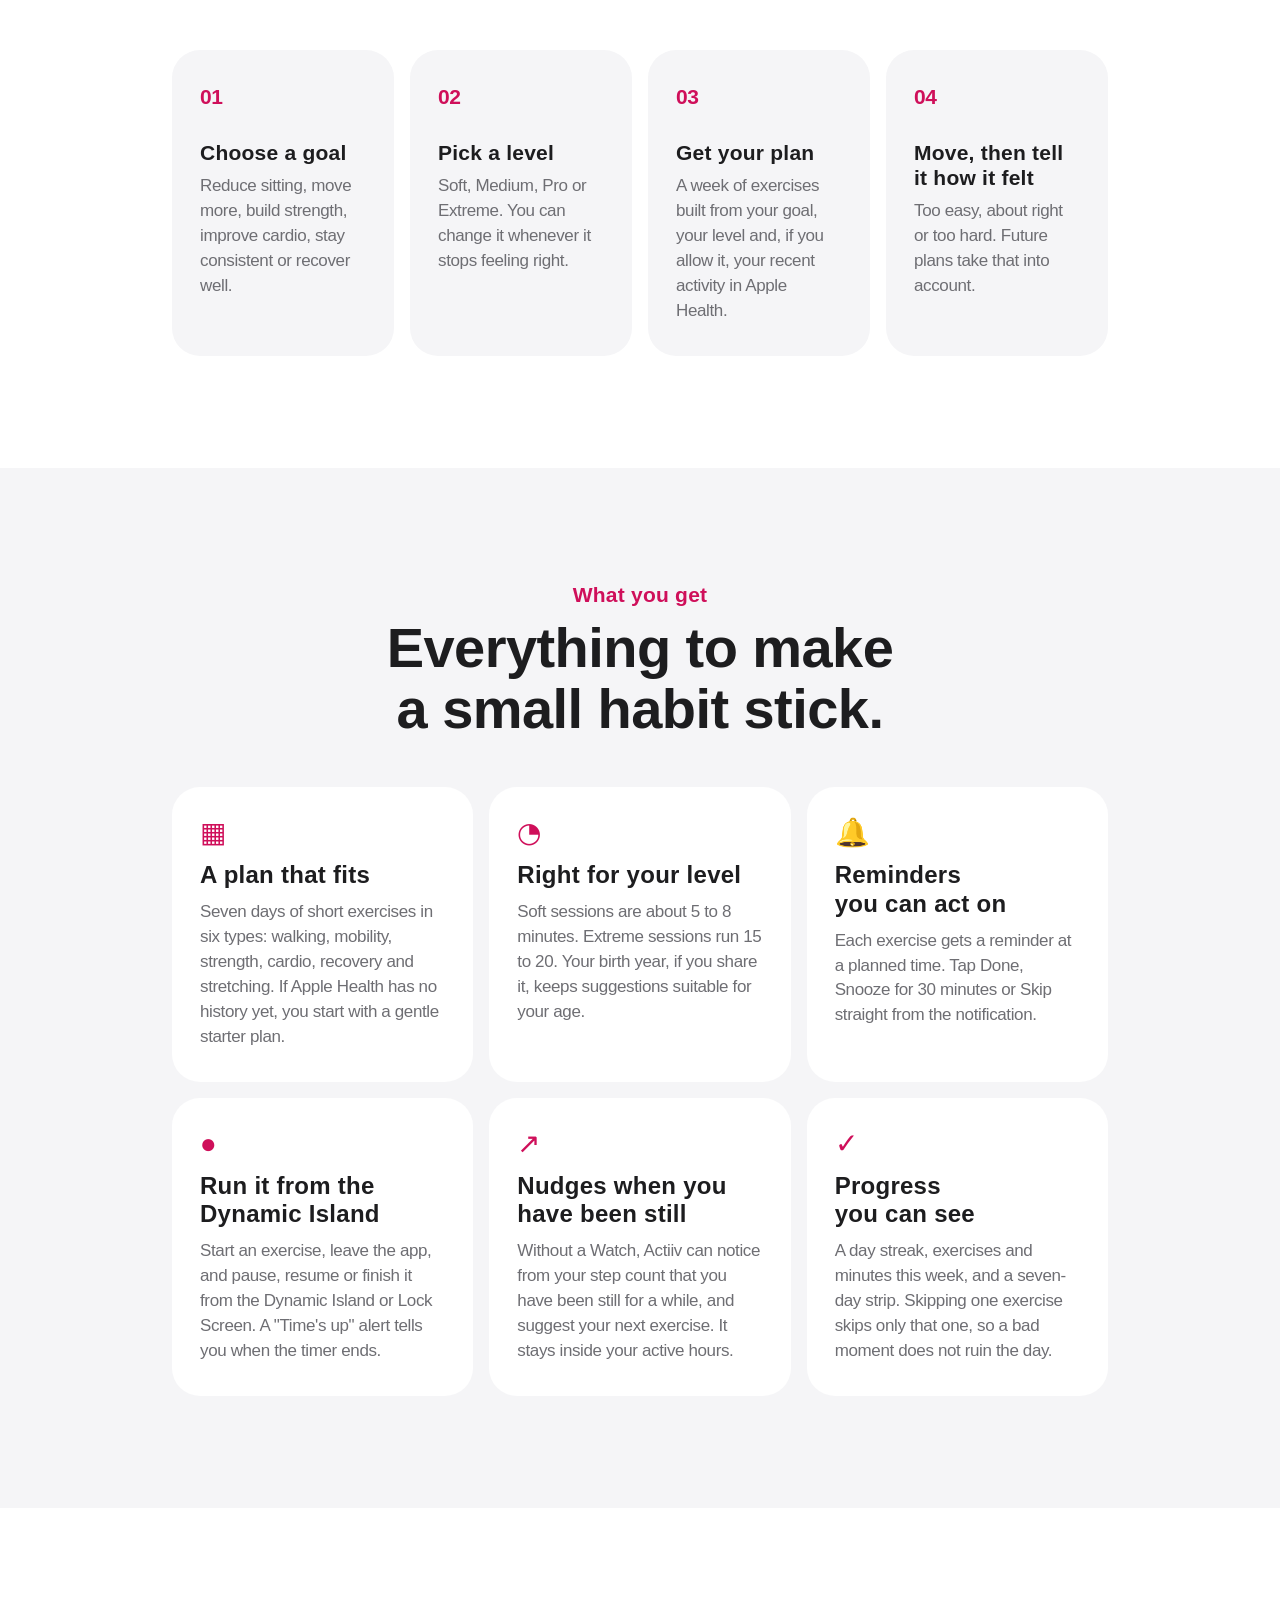
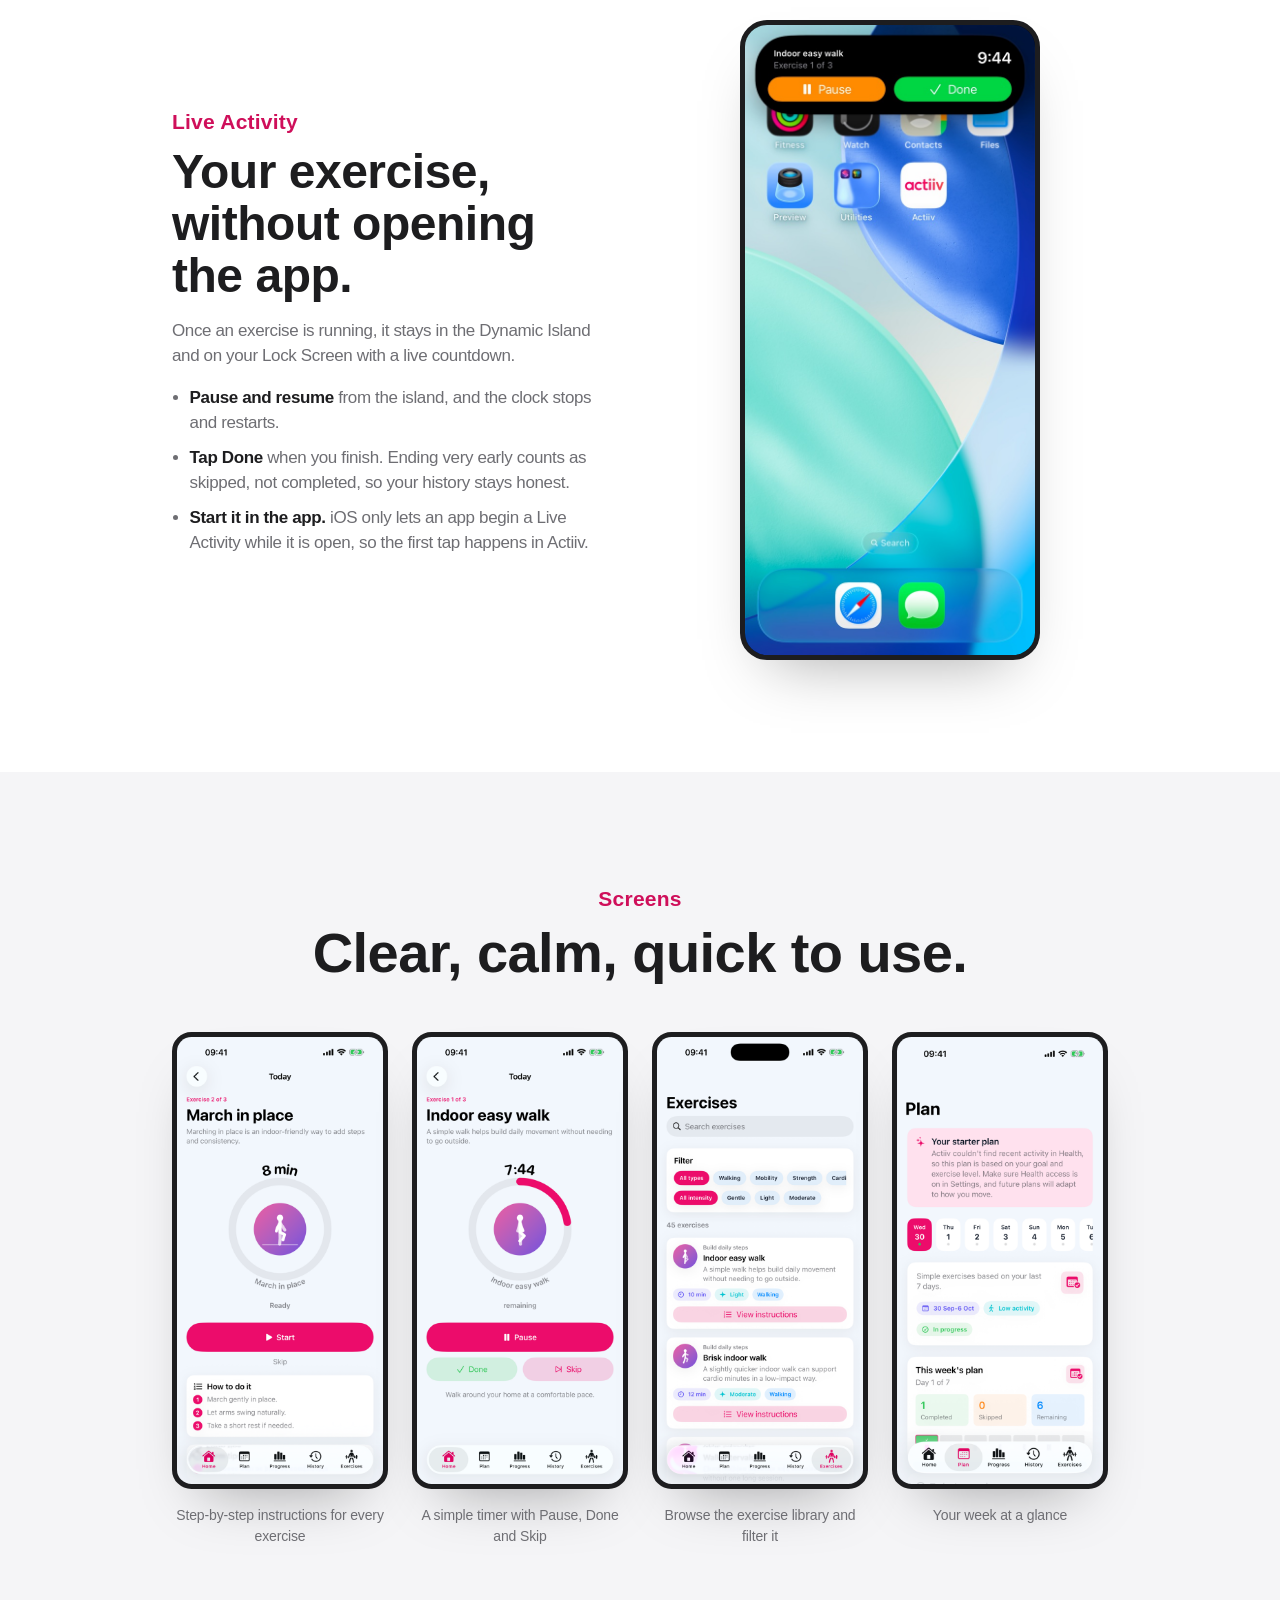
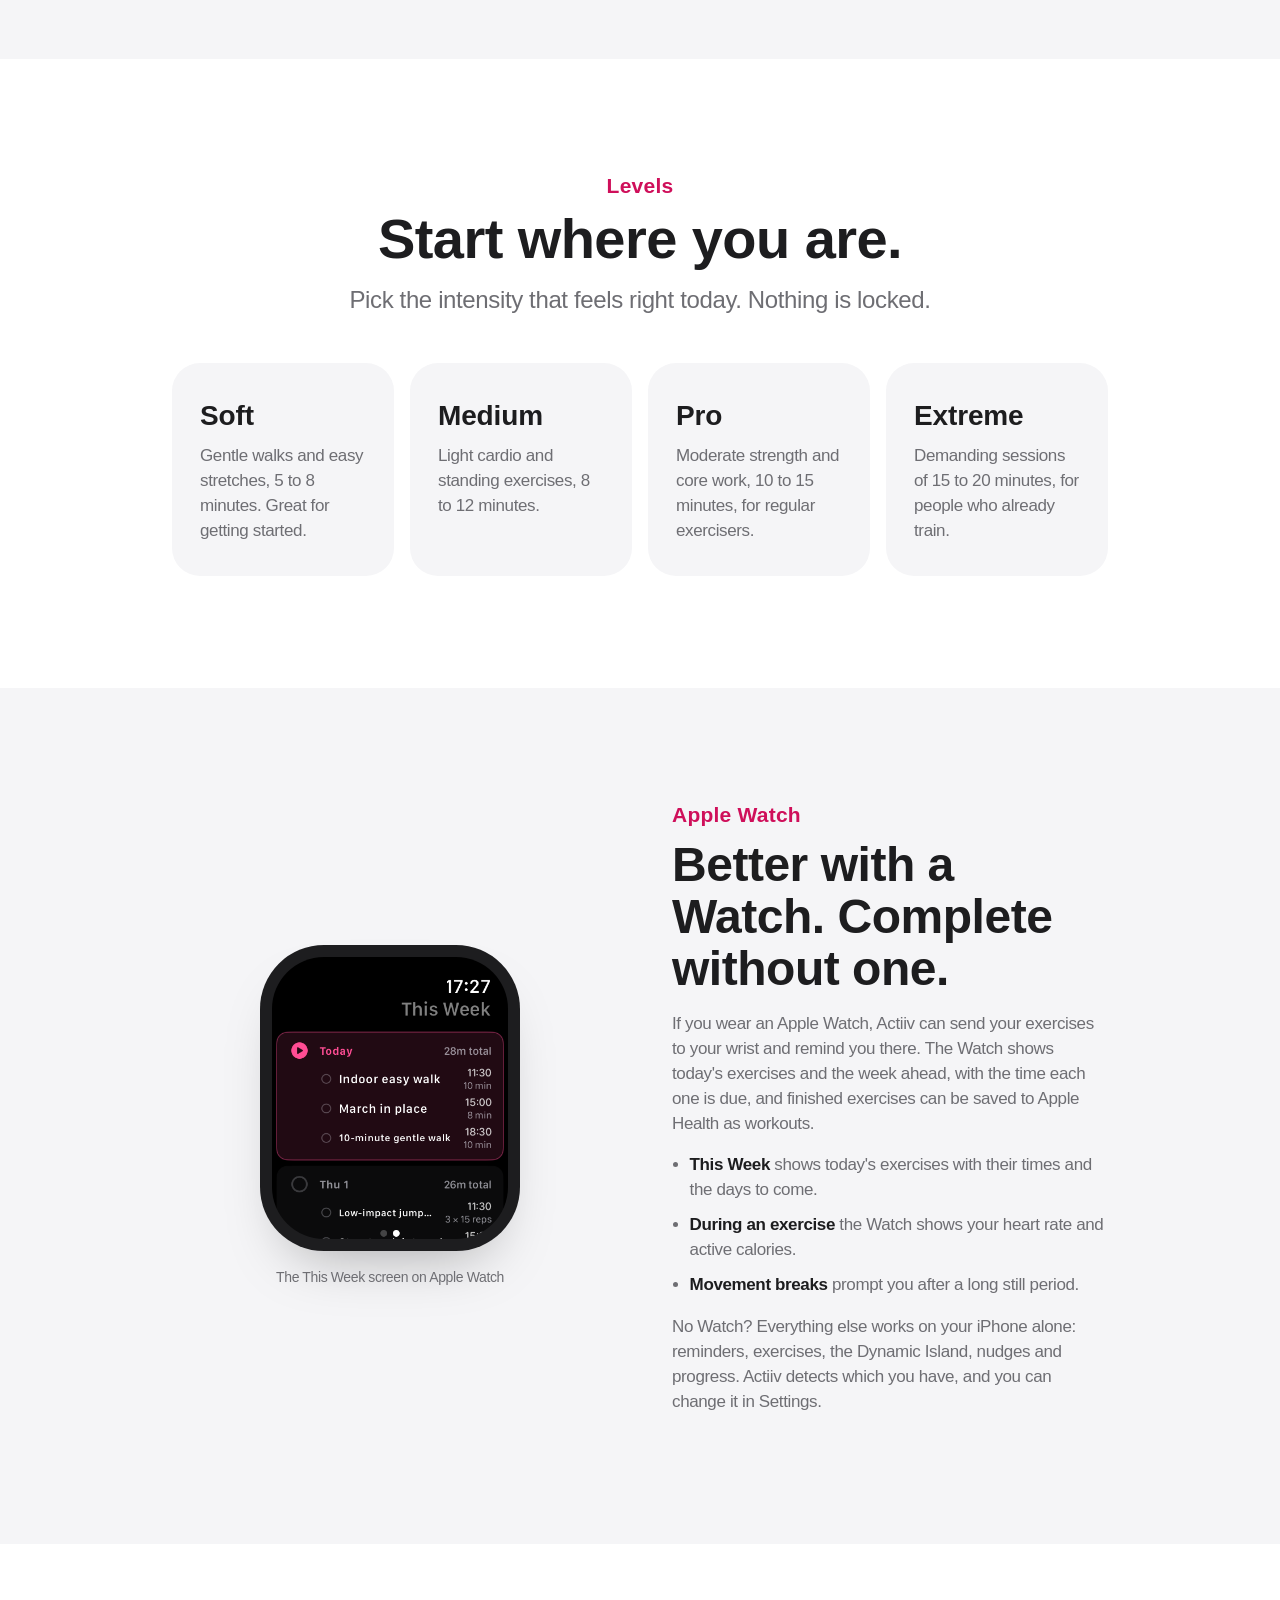
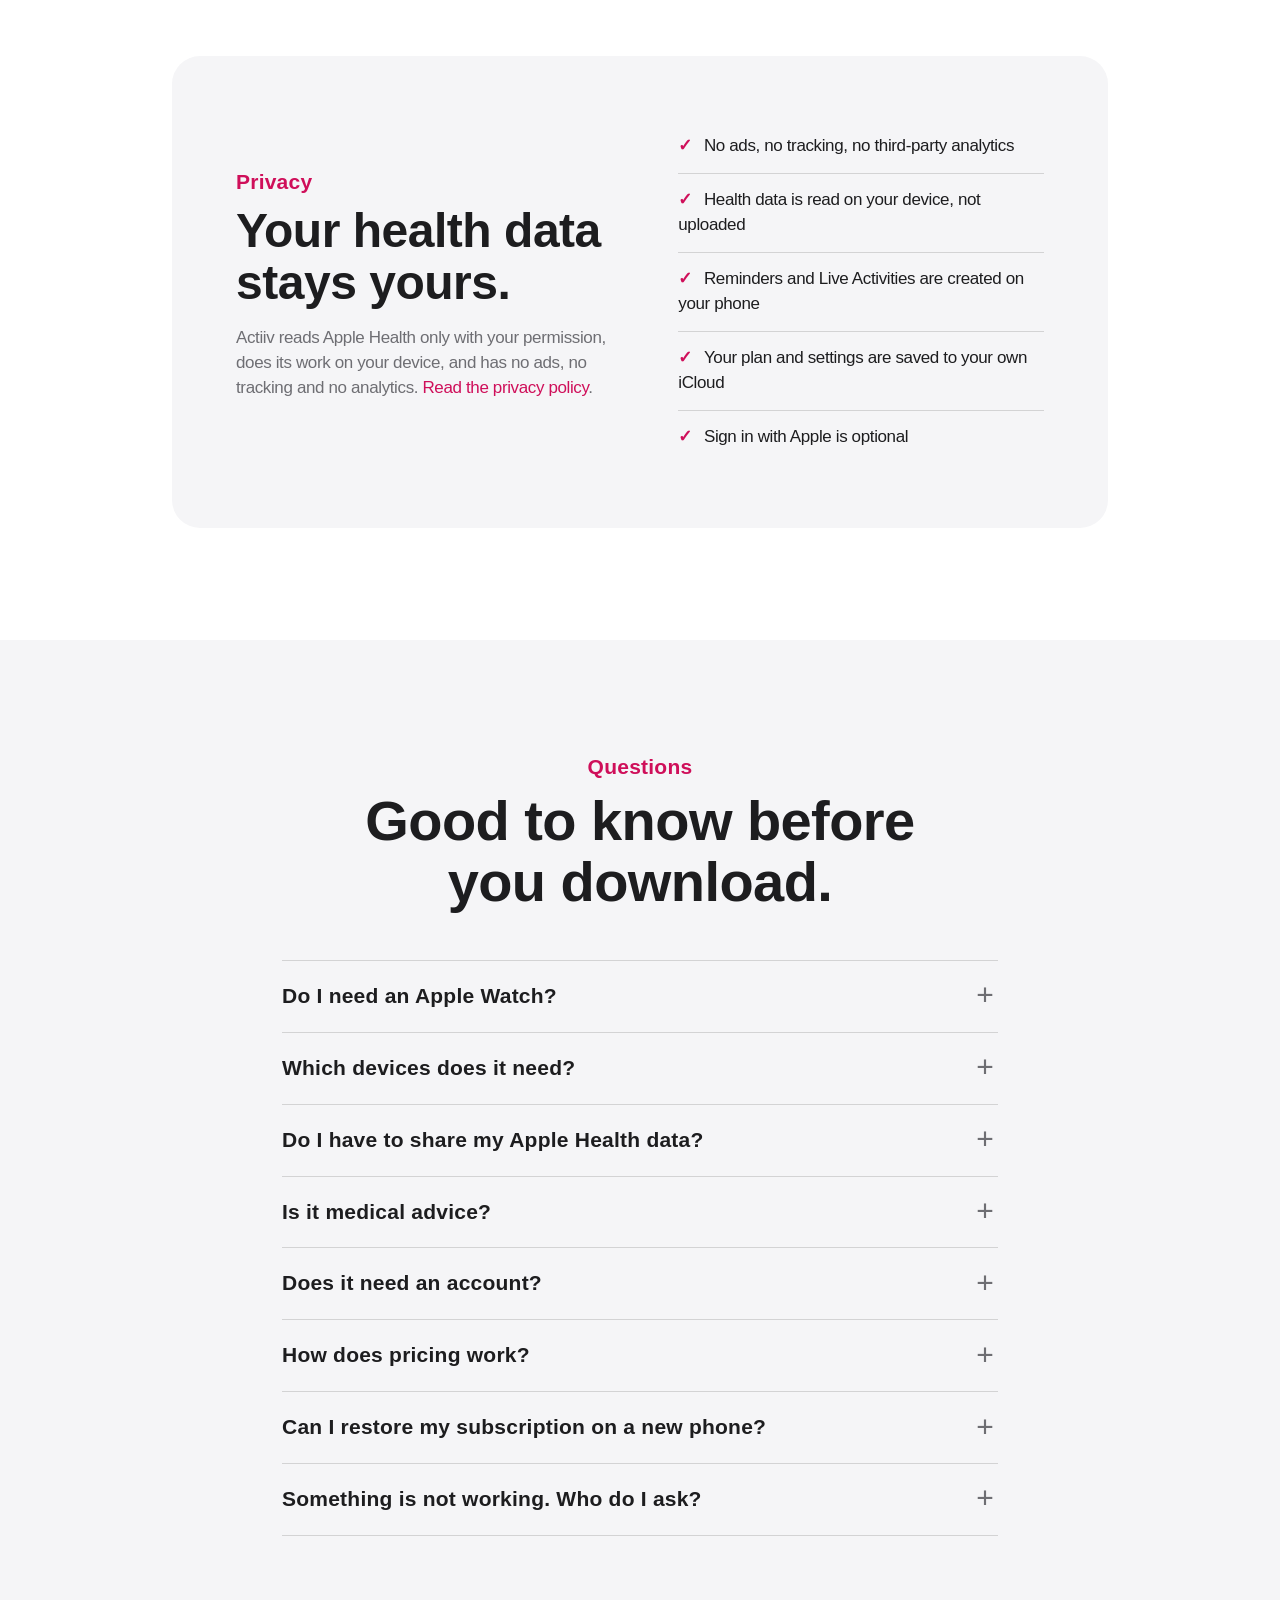
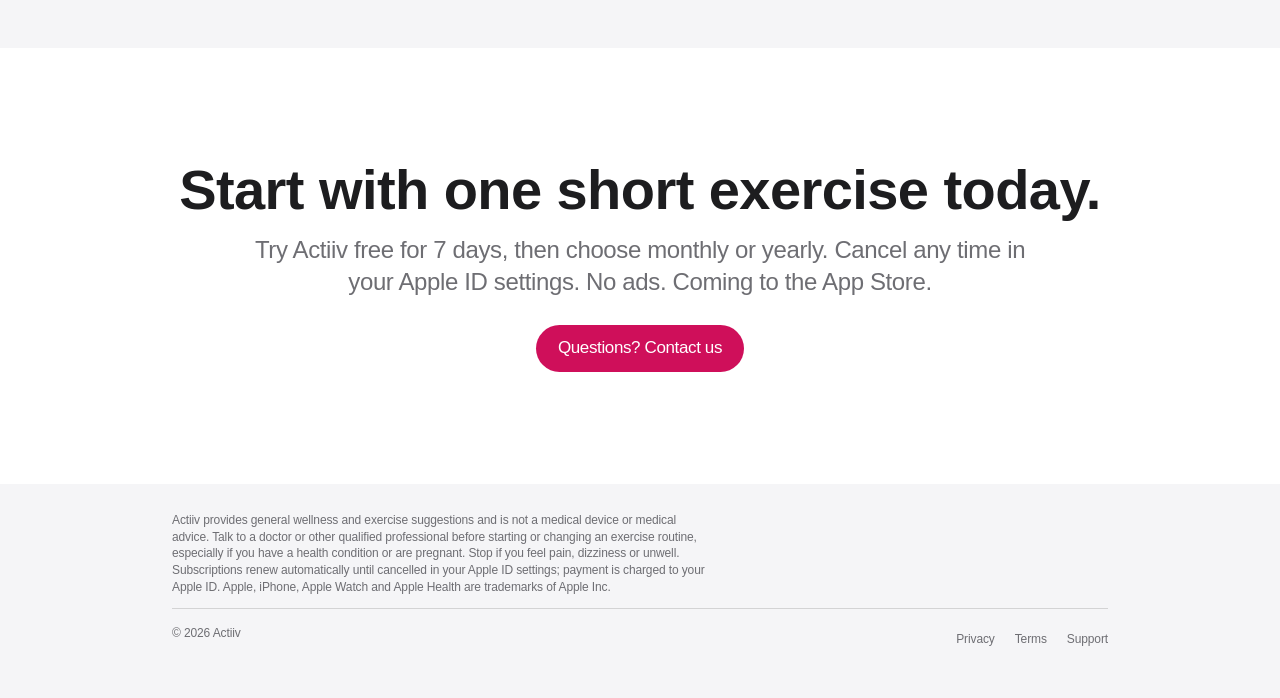
==== commit 55d0c4d8: "Update the website from the app repository Co-Authored-By: Claude Sonnet 5.5 <noreply@anthropic.com>" ====
--- a/index.html
+++ b/index.html
@@ -5,7 +5,16 @@
 <meta name="viewport" content="width=device-width, initial-scale=1">
 <title>Actiiv: short exercises at home, planned for you</title>
 <meta name="description" content="Actiiv builds a week of short, no-equipment exercises around your goal and level, reminds you at the right time, and lets you run them from the Dynamic Island. Works with or without an Apple Watch.">
-<meta name="theme-color" content="#e9126b">
+<meta name="theme-color" content="#ffffff" media="(prefers-color-scheme: light)">
+<meta name="theme-color" content="#000000" media="(prefers-color-scheme: dark)">
+<link rel="canonical" href="https://actiiv.app/">
+<meta property="og:type" content="website">
+<meta property="og:site_name" content="Actiiv">
+<meta property="og:title" content="Actiiv: short exercises at home, planned for you">
+<meta property="og:description" content="A week of short, no-equipment exercises built around your goal and level. Works with or without an Apple Watch.">
+<meta property="og:url" content="https://actiiv.app/">
+<meta property="og:image" content="https://actiiv.app/assets/icon.png">
+<meta name="twitter:card" content="summary">
 <link rel="icon" href="assets/icon.png">
 <link rel="apple-touch-icon" href="assets/icon.png">
 <link rel="stylesheet" href="assets/site.css">
@@ -29,20 +38,20 @@
 </header>
 
 <main id="main">
-  <section class="wrap hero">
+  <section class="hero"><div class="wrap hero-in">
     <div>
       <div class="eyebrow">iPhone and Apple Watch</div>
       <h1>A week of short exercises, planned around you.</h1>
       <p class="lede">Tell Actiiv your goal and how hard you want to go. It builds a simple plan of exercises you can do at home, with no equipment, reminds you at sensible times, and adjusts as you tell it what felt right.</p>
       <div class="cta-row">
         <a class="btn btn-accent" href="#get">Get Actiiv on the App Store</a>
-        <a class="btn btn-ghost" href="#how">See how it works</a>
+        <a class="textlink" href="#how">See how it works</a>
       </div>
       <p class="fine">Works with or without an Apple Watch. Requires iOS 26.4 or later.</p>
     </div>
     <div class="hero-shots" aria-label="Screens from the Actiiv app">
       <div class="phone"><img src="assets/plan.png" alt="The Plan tab showing this week's exercises" width="598" height="1300"></div>
-      <div class="phone"><img src="assets/home.png" alt="The Home tab with today's exercise ready to start" width="598" height="1300"></div>
+      <div class="phone"><img fetchpriority="high" src="assets/home.png" alt="The Home tab with today's exercise ready to start" width="598" height="1300"></div>
       <div class="phone"><img src="assets/progress.png" alt="The Progress tab with a day streak and the last seven days" width="598" height="1300"></div>
       <div class="hero-watch" aria-label="The Apple Watch app">
         <div class="watch-frame">
@@ -53,9 +62,9 @@
         </div>
       </div>
     </div>
-  </section>
-
-  <section class="block wrap" id="how">
+  </div></section>
+
+  <section class="block" id="how"><div class="wrap">
     <div class="section-head">
       <div class="eyebrow">How it works</div>
       <h2>From a few questions to your first exercise in a minute.</h2>
@@ -67,9 +76,9 @@
       <div class="step"><h3>Get your plan</h3><p>A week of exercises built from your goal, your level and, if you allow it, your recent activity in Apple Health.</p></div>
       <div class="step"><h3>Move, then tell it how it felt</h3><p>Too easy, about right or too hard. Future plans take that into account.</p></div>
     </div>
-  </section>
-
-  <section class="block wrap" id="features">
+  </div></section>
+
+  <section class="block alt" id="features"><div class="wrap">
     <div class="section-head">
       <div class="eyebrow">What you get</div>
       <h2>Everything to make a small habit stick.</h2>
@@ -82,9 +91,9 @@
       <article class="card"><div class="icon" aria-hidden="true">↗</div><h3>Nudges when you have been still</h3><p>Without a Watch, Actiiv can notice from your step count that you have been still for a while, and suggest your next exercise. It stays inside your active hours.</p></article>
       <article class="card"><div class="icon" aria-hidden="true">✓</div><h3>Progress you can see</h3><p>A day streak, exercises and minutes this week, and a seven-day strip. Skipping one exercise skips only that one, so a bad moment does not ruin the day.</p></article>
     </div>
-  </section>
-
-  <section class="block wrap" id="island">
+  </div></section>
+
+  <section class="block" id="island"><div class="wrap">
     <div class="split">
       <div>
         <div class="eyebrow">Live Activity</div>
@@ -100,9 +109,9 @@
         <div class="phone"><img src="assets/island.jpg" alt="The Dynamic Island expanded on the iPhone Home Screen, showing Indoor easy walk, a 9:44 countdown, and Pause and Done buttons" width="598" height="1300" loading="lazy"></div>
       </div>
     </div>
-  </section>
-
-  <section class="block wrap" id="screens">
+  </div></section>
+
+  <section class="block alt" id="screens"><div class="wrap">
     <div class="section-head">
       <div class="eyebrow">Screens</div>
       <h2>Clear, calm, quick to use.</h2>
@@ -113,9 +122,9 @@
       <figure><div class="phone"><img src="assets/library.png" alt="The Exercises library with search and filters by type and intensity" width="598" height="1300" loading="lazy"></div><figcaption>Browse the exercise library and filter it</figcaption></figure>
       <figure><div class="phone"><img src="assets/plan.png" alt="The weekly plan with a seven-day picker" width="598" height="1300" loading="lazy"></div><figcaption>Your week at a glance</figcaption></figure>
     </div>
-  </section>
-
-  <section class="block wrap" id="levels">
+  </div></section>
+
+  <section class="block" id="levels"><div class="wrap">
     <div class="section-head">
       <div class="eyebrow">Levels</div>
       <h2>Start where you are.</h2>
@@ -127,9 +136,9 @@
       <div class="level"><strong>Pro</strong><span>Moderate strength and core work, 10 to 15 minutes, for regular exercisers.</span></div>
       <div class="level"><strong>Extreme</strong><span>Demanding sessions of 15 to 20 minutes, for people who already train.</span></div>
     </div>
-  </section>
-
-  <section class="block wrap" id="watch">
+  </div></section>
+
+  <section class="block alt" id="watch"><div class="wrap">
     <div class="split flip">
       <div>
         <div class="eyebrow">Apple Watch</div>
@@ -154,9 +163,9 @@
         </figure>
       </div>
     </div>
-  </section>
-
-  <section class="block wrap" id="privacy">
+  </div></section>
+
+  <section class="block" id="privacy"><div class="wrap">
     <div class="strip">
       <div>
         <div class="eyebrow">Privacy</div>
@@ -171,9 +180,9 @@
         <li>Sign in with Apple is optional</li>
       </ul>
     </div>
-  </section>
-
-  <section class="block wrap" id="faq">
+  </div></section>
+
+  <section class="block alt" id="faq"><div class="wrap">
     <div class="section-head">
       <div class="eyebrow">Questions</div>
       <h2>Good to know before you download.</h2>
@@ -186,15 +195,15 @@
     <details><summary>How does pricing work?</summary><p>Actiiv is a subscription with a 7-day free trial, billed monthly or yearly. The price is shown in the app and on the App Store before you subscribe. The subscription renews automatically until you cancel, and you can cancel at any time in your Apple ID settings. If you cancel during the trial you are not charged. If your subscription ends, Actiiv asks you to subscribe again to keep using it.</p></details>
     <details><summary>Can I restore my subscription on a new phone?</summary><p>Yes. Open Actiiv and tap Restore purchases on the subscription screen, or in Settings. It uses the Apple ID you subscribed with.</p></details>
     <details><summary>Something is not working. Who do I ask?</summary><p>See the <a href="support.html">support page</a> for common fixes and how to contact us.</p></details>
-  </section>
-
-  <section class="block wrap" id="get">
+  </div></section>
+
+  <section class="block" id="get"><div class="wrap">
     <div class="cta-band">
       <h2>Start with one short exercise today.</h2>
       <p>Try Actiiv free for 7 days, then choose monthly or yearly. Cancel any time in your Apple ID settings. No ads. Coming to the App Store.</p>
       <a class="btn btn-accent" href="support.html">Questions? Contact us</a>
     </div>
-  </section>
+  </div></section>
 </main>
 
 <footer class="site">
--- a/assets/site.css
+++ b/assets/site.css
@@ -1,156 +1,189 @@
-/* Actiiv website. System fonts only: no third-party requests. */
+/* Actiiv website. Apple-style layout (see .claude/skills/apple-style-web-design).
+   System fonts only: no third-party requests. */
 
 :root {
-  --bg: #f6f3ef;
-  --surface: #ffffff;
-  --text: #1c1720;
-  --muted: #5b5560;
-  --border: #e6e0d8;
-  --accent: #e9126b;
-  --accent-strong: #c20d58;
-  --accent-soft: #fce1ee;
+  --bg: #ffffff;
+  --band: #f5f5f7;
+  --tile: #ffffff;
+  --text: #1d1d1f;
+  --muted: #6e6e73;
+  --hairline: rgba(0, 0, 0, 0.14);
+  --accent: #cf0f5a;
+  --accent-hover: #b50c4d;
   --on-accent: #ffffff;
-  --sky-soft: #e4e9fc;
-  --moss-soft: #dff0e4;
-  --shadow: 0 24px 48px -28px rgba(28, 23, 32, 0.4);
-  --radius: 20px;
-  --font: -apple-system, BlinkMacSystemFont, "SF Pro Text", "Segoe UI", Roboto, Helvetica, Arial, sans-serif;
-  --font-display: -apple-system, BlinkMacSystemFont, "SF Pro Display", "Segoe UI", Roboto, Helvetica, Arial, sans-serif;
+  --link: #cf0f5a;
+  --accent-soft: #fde8f1;
+  --nav-bg: rgba(255, 255, 255, 0.8);
+  --radius-tile: 28px;
+  --radius-pill: 980px;
+  --wrap: 980px;
+  --shadow: 0 30px 60px -30px rgba(0, 0, 0, 0.35);
+  --font: -apple-system, BlinkMacSystemFont, "SF Pro Text", "Helvetica Neue", Helvetica, Arial, sans-serif;
+  --font-display: -apple-system, BlinkMacSystemFont, "SF Pro Display", "Helvetica Neue", Helvetica, Arial, sans-serif;
 }
 
 @media (prefers-color-scheme: dark) {
   :root {
-    --bg: #0a0a0d;
-    --surface: #1c1e24;
-    --text: #f0f5fa;
-    --muted: #a3b0c6;
-    --border: #2c2e36;
+    --bg: #000000;
+    --band: #161617;
+    --tile: #1d1d1f;
+    --text: #f5f5f7;
+    --muted: #a1a1a6;
+    --hairline: rgba(255, 255, 255, 0.18);
     --accent: #ff4d94;
-    --accent-strong: #ff7aae;
-    --accent-soft: #451429;
-    --on-accent: #14060b;
-    --sky-soft: #213045;
-    --moss-soft: #163524;
-    --shadow: 0 28px 52px -28px rgba(0, 0, 0, 0.8);
+    --accent-hover: #ff70a9;
+    --on-accent: #1d0710;
+    --link: #ff6fa8;
+    --accent-soft: #3a1021;
+    --nav-bg: rgba(29, 29, 31, 0.8);
+    --shadow: 0 30px 60px -30px rgba(0, 0, 0, 0.9);
   }
 }
 
 * { box-sizing: border-box; }
-html { scroll-behavior: smooth; }
+html { scroll-behavior: smooth; scroll-padding-top: 64px; -webkit-text-size-adjust: 100%; }
 body {
   margin: 0;
   background: var(--bg);
   color: var(--text);
   font-family: var(--font);
-  line-height: 1.6;
+  font-size: 17px;
+  line-height: 1.47;
+  letter-spacing: -0.022em;
   -webkit-font-smoothing: antialiased;
 }
 img { max-width: 100%; height: auto; display: block; }
-a { color: var(--accent-strong); }
-a:hover { text-decoration-thickness: 2px; }
-:focus-visible { outline: 3px solid var(--accent); outline-offset: 3px; border-radius: 6px; }
-
-.wrap { max-width: 1120px; margin: 0 auto; padding: 0 20px; }
+a { color: var(--link); text-decoration: none; }
+a:hover { text-decoration: underline; }
+:focus-visible { outline: 2px solid var(--accent); outline-offset: 3px; border-radius: 6px; }
+
+.wrap { max-width: var(--wrap); margin: 0 auto; padding: 0 22px; }
 .skip {
-  position: absolute; left: -999px; top: 8px; background: var(--surface);
-  padding: 8px 14px; border-radius: 8px; z-index: 10;
+  position: absolute; left: -999px; top: 8px; background: var(--bg); color: var(--text);
+  padding: 10px 16px; border-radius: 10px; z-index: 30;
 }
 .skip:focus { left: 8px; }
 
-/* Header */
-header.site { padding: 18px 0; }
-.nav-row { display: flex; align-items: center; justify-content: space-between; gap: 16px; }
-.brand { display: flex; align-items: center; gap: 10px; text-decoration: none; color: var(--text); font-weight: 800; font-size: 1.35rem; letter-spacing: -0.02em; }
-.brand img { width: 36px; height: 36px; border-radius: 9px; }
+/* Header: frosted, sticky */
+header.site {
+  position: sticky; top: 0; z-index: 20; background: var(--nav-bg);
+  -webkit-backdrop-filter: saturate(180%) blur(20px); backdrop-filter: saturate(180%) blur(20px);
+  border-bottom: 1px solid var(--hairline);
+}
+.nav-row { display: flex; align-items: center; justify-content: space-between; gap: 16px; min-height: 56px; }
+.wrap.nav-row { max-width: 1100px; }
+.brand { display: flex; align-items: center; gap: 8px; color: var(--text); font-weight: 600; font-size: 21px; letter-spacing: -0.03em; }
+.brand:hover { text-decoration: none; }
+.brand img { width: 28px; height: 28px; border-radius: 7px; }
 .brand b { color: var(--accent); font-weight: inherit; }
-nav.links { display: flex; gap: 22px; flex-wrap: wrap; }
-nav.links a { color: var(--muted); text-decoration: none; font-weight: 500; font-size: 0.95rem; }
-nav.links a:hover { color: var(--text); }
-@media (max-width: 720px) { nav.links { display: none; } }
-
-/* Buttons */
+nav.links { display: flex; gap: 4px; }
+nav.links a { color: var(--text); opacity: 0.8; font-size: 14px; letter-spacing: -0.01em; padding: 12px 10px; }
+nav.links a:hover { opacity: 1; text-decoration: none; }
+@media (max-width: 880px) {
+  .nav-row { flex-wrap: wrap; row-gap: 0; padding-top: 4px; }
+  nav.links {
+    order: 3; width: 100%; overflow-x: auto; scrollbar-width: none; margin: 0 -22px; padding: 0 12px;
+    border-top: 1px solid var(--hairline);
+  }
+  nav.links::-webkit-scrollbar { display: none; }
+  nav.links a { white-space: nowrap; }
+}
+
+/* Buttons and links */
 .btn {
-  display: inline-flex; align-items: center; gap: 8px; padding: 13px 22px; border-radius: 999px;
-  font-weight: 700; text-decoration: none; border: 2px solid transparent; font-size: 1rem;
-}
+  display: inline-flex; align-items: center; justify-content: center; min-height: 44px; padding: 11px 22px;
+  border-radius: var(--radius-pill); font-size: 17px; font-weight: 500; letter-spacing: -0.022em;
+  border: 0; cursor: pointer; transition: background-color 0.3s, color 0.3s;
+}
+.btn:hover { text-decoration: none; }
 .btn-accent { background: var(--accent); color: var(--on-accent); }
-.btn-accent:hover { background: var(--accent-strong); }
-.btn-ghost { border-color: var(--border); color: var(--text); background: var(--surface); }
-.btn-ghost:hover { border-color: var(--accent); }
+.btn-accent:hover { background: var(--accent-hover); }
+header.site .btn { min-height: 36px; padding: 6px 16px; font-size: 14px; }
+.textlink { font-size: 17px; }
+.textlink::after { content: " \203A"; }
+.textlink:hover { text-decoration: underline; }
 .btn[aria-disabled="true"] { opacity: 0.85; cursor: default; }
 
+/* Type */
+.eyebrow { font-size: 21px; font-weight: 600; letter-spacing: 0.011em; color: var(--accent); margin: 0 0 8px; }
+h1, h2, h3 { font-family: var(--font-display); font-weight: 600; text-wrap: balance; }
+h1 { font-size: clamp(40px, 7vw, 80px); line-height: 1.05; letter-spacing: -0.015em; margin: 0 0 18px; }
+h2 { font-size: clamp(32px, 5vw, 56px); line-height: 1.08; letter-spacing: -0.01em; margin: 0 0 14px; }
+h3 { font-size: 21px; line-height: 1.19; letter-spacing: 0.011em; margin: 0 0 8px; }
+.lede { font-size: clamp(19px, 2.4vw, 28px); line-height: 1.25; letter-spacing: 0.004em; color: var(--muted); max-width: 30em; margin: 0 auto 28px; text-wrap: balance; }
+.fine { font-size: 14px; color: var(--muted); margin-top: 18px; letter-spacing: -0.01em; }
+
 /* Hero */
-.hero { display: grid; grid-template-columns: 1.05fr 0.95fr; gap: 40px; align-items: center; padding: 36px 20px 56px; }
-.eyebrow { font-size: 0.8rem; font-weight: 700; letter-spacing: 0.12em; text-transform: uppercase; color: var(--accent-strong); }
-h1 { font-family: var(--font-display); font-size: clamp(2.3rem, 5.4vw, 4rem); line-height: 1.04; letter-spacing: -0.03em; margin: 12px 0 18px; }
-h2 { font-family: var(--font-display); font-size: clamp(1.7rem, 3.4vw, 2.4rem); line-height: 1.12; letter-spacing: -0.02em; margin: 8px 0 12px; }
-h3 { font-size: 1.1rem; margin: 0 0 6px; }
-.lede { font-size: 1.15rem; color: var(--muted); max-width: 46ch; margin: 0 0 26px; }
-.cta-row { display: flex; gap: 12px; flex-wrap: wrap; align-items: center; }
-.fine { font-size: 0.88rem; color: var(--muted); margin-top: 14px; }
-.hero-shots { position: relative; display: flex; justify-content: center; align-items: flex-end; gap: 0; min-height: 440px; }
-.hero-shots .phone { flex: 0 0 auto; width: 34%; }
-.hero-shots .phone + .phone { margin-left: -4%; }
-.hero-shots .phone:nth-child(1) { transform: rotate(-4deg); z-index: 1; }
-.hero-shots .phone:nth-child(2) { transform: translateY(-22px); z-index: 2; width: 40%; }
-.hero-shots .phone:nth-child(3) { transform: rotate(4deg); z-index: 1; }
-@media (max-width: 860px) {
-  .hero { grid-template-columns: 1fr; padding-top: 12px; }
-  .hero-shots { min-height: 0; margin-top: 8px; }
-}
+.hero { text-align: center; padding: 64px 0 0; overflow: hidden; }
+.hero-in { display: block; }
+.cta-row { display: flex; gap: 12px 28px; flex-wrap: wrap; align-items: center; justify-content: center; }
+.hero-shots {
+  position: relative; display: flex; justify-content: center; align-items: flex-end; margin: 56px auto 0;
+  max-width: 760px; height: clamp(300px, 52vw, 520px); overflow: hidden;
+}
+.hero-shots .phone { flex: 0 0 auto; width: 32%; align-self: flex-end; margin-bottom: -22%; }
+.hero-shots .phone + .phone { margin-left: -3%; }
+.hero-shots .phone:nth-child(2) { width: 38%; z-index: 2; margin-bottom: -16%; }
+.hero-shots .phone:nth-child(1), .hero-shots .phone:nth-child(3) { z-index: 1; }
+.hero-watch { position: absolute; right: 1%; bottom: 6%; width: min(20%, 130px); z-index: 3; }
+.hero-watch .watch-frame { width: 100%; padding: 6px; border-radius: 34px; }
+.hero-watch .watch-screen { border-radius: 28px; }
 
 /* Phone frames */
 .phone {
-  border-radius: 34px; overflow: hidden; background: #000; border: 6px solid #15151a;
+  border-radius: 9% / 4.2%; overflow: hidden; background: #000; border: 5px solid #1d1d1f;
   box-shadow: var(--shadow);
 }
 .phone img { width: 100%; }
 
-/* Sections */
-section.block { padding: 64px 0; }
-.section-head { max-width: 62ch; margin-bottom: 32px; }
-.section-head p { color: var(--muted); font-size: 1.05rem; margin: 0; }
-.grid { display: grid; gap: 18px; }
+/* Bands */
+section.block { padding: clamp(64px, 10vw, 112px) 0; background: var(--bg); }
+section.block.alt { background: var(--band); }
+.section-head { max-width: 760px; margin: 0 auto 48px; text-align: center; }
+.section-head p { color: var(--muted); font-size: clamp(19px, 2.2vw, 24px); line-height: 1.3; margin: 0; }
+.grid { display: grid; gap: 16px; }
 .grid.cols-3 { grid-template-columns: repeat(3, 1fr); }
 .grid.cols-2 { grid-template-columns: repeat(2, 1fr); }
 @media (max-width: 860px) { .grid.cols-3, .grid.cols-2 { grid-template-columns: 1fr; } }
-.card { background: var(--surface); border: 1px solid var(--border); border-radius: var(--radius); padding: 22px; }
-.card p { margin: 0; color: var(--muted); }
+
+/* Tiles: flat, no border, no shadow */
+.card, .step, .level {
+  background: var(--tile); border-radius: var(--radius-tile); padding: 32px 28px;
+}
+section.block:not(.alt) .card, section.block:not(.alt) .step, section.block:not(.alt) .level { background: var(--band); }
+.card p, .step p, .level span { margin: 0; color: var(--muted); font-size: 17px; }
+.card h3 { font-size: 24px; margin-bottom: 10px; }
 .icon {
-  width: 42px; height: 42px; border-radius: 12px; display: grid; place-items: center; margin-bottom: 14px;
-  background: var(--accent-soft); color: var(--accent-strong); font-size: 1.3rem;
+  width: auto; height: auto; display: block; margin-bottom: 14px; background: none; color: var(--accent);
+  font-size: 28px; line-height: 1;
 }
 
 /* Steps */
 .steps { display: grid; grid-template-columns: repeat(4, 1fr); gap: 16px; counter-reset: step; }
-.step { background: var(--surface); border: 1px solid var(--border); border-radius: var(--radius); padding: 20px; }
 .step::before {
-  counter-increment: step; content: "0" counter(step); display: block; font-weight: 800;
-  color: var(--accent-strong); font-variant-numeric: tabular-nums; margin-bottom: 8px;
-}
-.step p { margin: 0; color: var(--muted); font-size: 0.97rem; }
-@media (max-width: 860px) { .steps { grid-template-columns: 1fr 1fr; } }
-@media (max-width: 520px) { .steps { grid-template-columns: 1fr; } }
+  counter-increment: step; content: "0" counter(step); display: block; font-weight: 600; font-size: 21px;
+  color: var(--accent); font-variant-numeric: tabular-nums; margin-bottom: 28px;
+}
+.step h3 { font-size: 21px; }
+@media (max-width: 900px) { .steps { grid-template-columns: 1fr 1fr; } }
+@media (max-width: 520px) { .steps { grid-template-columns: 1fr; } .step::before { margin-bottom: 12px; } }
 
 /* Split (text + image) */
-.split { display: grid; grid-template-columns: 1fr 1fr; gap: 48px; align-items: center; }
+.split { display: grid; grid-template-columns: 1fr 1fr; gap: 64px; align-items: center; }
 .split.flip .split-media { order: -1; }
+.split h2 { font-size: clamp(32px, 4.4vw, 48px); }
 .split ul { padding-left: 1.1rem; color: var(--muted); }
-.split li { margin: 8px 0; }
-.split li strong { color: var(--text); }
-@media (max-width: 860px) { .split { grid-template-columns: 1fr; gap: 28px; } .split.flip .split-media { order: 0; } }
+.split li { margin: 10px 0; }
+.split li strong { color: var(--text); font-weight: 600; }
+@media (max-width: 860px) { .split { grid-template-columns: 1fr; gap: 40px; } .split.flip .split-media { order: 0; } }
 .split-media { display: flex; justify-content: center; }
 .split-media .phone { width: min(100%, 300px); }
 
 /* Apple Watch */
-.hero-watch { position: absolute; right: -2%; bottom: -14px; width: min(30%, 150px); z-index: 3; }
-.hero-watch .watch-frame { width: 100%; padding: 7px; border-radius: 40px; border: 2px solid rgba(255,255,255,0.08); }
-.hero-watch .watch-screen { border-radius: 33px; }
-@media (max-width: 860px) { .hero-watch { right: 2%; } }
 .watch { text-align: center; }
-.watch figcaption { margin-top: 14px; font-size: 0.92rem; color: var(--muted); }
+.watch figcaption { margin-top: 16px; font-size: 14px; color: var(--muted); }
 .watch-frame {
-  width: min(78%, 260px); margin: 0 auto; padding: 12px; background: #15151a; border-radius: 64px;
+  width: min(78%, 260px); margin: 0 auto; padding: 12px; background: #1d1d1f; border-radius: 64px;
   box-shadow: var(--shadow);
 }
 .watch-screen { position: relative; border-radius: 52px; overflow: hidden; background: #000; }
@@ -159,51 +192,68 @@
 .watch-mask { position: absolute; left: 64.5%; top: 6.5%; width: 9.5%; height: 9%; background: #000; }
 
 /* Gallery */
-.gallery { display: grid; grid-template-columns: repeat(4, 1fr); gap: 22px; }
+.gallery { display: grid; grid-template-columns: repeat(4, 1fr); gap: 24px; }
 .gallery figure { margin: 0; }
-.gallery figcaption { margin-top: 12px; font-size: 0.92rem; color: var(--muted); text-align: center; }
+.gallery figcaption { margin-top: 16px; font-size: 14px; color: var(--muted); text-align: center; letter-spacing: -0.01em; }
 @media (max-width: 900px) { .gallery { grid-template-columns: repeat(2, 1fr); } }
 
 /* Levels */
-.levels { display: grid; grid-template-columns: repeat(4, 1fr); gap: 14px; }
-.level { background: var(--surface); border: 1px solid var(--border); border-radius: 16px; padding: 18px; }
-.level strong { display: block; font-size: 1.05rem; }
-.level span { color: var(--muted); font-size: 0.92rem; }
+.levels { display: grid; grid-template-columns: repeat(4, 1fr); gap: 16px; }
+.level strong { display: block; font-family: var(--font-display); font-size: 28px; font-weight: 600; margin-bottom: 8px; letter-spacing: -0.005em; }
 @media (max-width: 860px) { .levels { grid-template-columns: 1fr 1fr; } }
+@media (max-width: 480px) { .levels { grid-template-columns: 1fr; } }
 
 /* Privacy strip */
-.strip { background: var(--surface); border: 1px solid var(--border); border-radius: var(--radius); padding: 30px; display: grid; grid-template-columns: 1.1fr 1fr; gap: 30px; align-items: center; }
-.strip ul { list-style: none; padding: 0; margin: 0; display: grid; gap: 10px; }
-.strip li::before { content: "✓"; color: var(--accent-strong); font-weight: 800; margin-right: 10px; }
+.strip { background: var(--band); border-radius: var(--radius-tile); padding: clamp(32px, 6vw, 64px); display: grid; grid-template-columns: 1.1fr 1fr; gap: 40px; align-items: center; }
+.strip h2 { font-size: clamp(32px, 4.4vw, 48px); }
+.strip ul { list-style: none; padding: 0; margin: 0; display: grid; gap: 0; }
+.strip li { padding: 14px 0; border-top: 1px solid var(--hairline); }
+.strip li:first-child { border-top: 0; }
+.strip li::before { content: "\2713"; color: var(--accent); font-weight: 600; margin-right: 12px; }
 @media (max-width: 860px) { .strip { grid-template-columns: 1fr; } }
 
-/* FAQ */
-details { background: var(--surface); border: 1px solid var(--border); border-radius: 14px; padding: 4px 20px; margin-bottom: 10px; }
-summary { cursor: pointer; font-weight: 600; padding: 14px 0; }
-details p { color: var(--muted); margin: 0 0 16px; }
+/* FAQ: hairline rows, no boxes */
+#faq .wrap { max-width: 760px; }
+details { border-top: 1px solid var(--hairline); padding: 0; margin: 0; }
+details:last-of-type { border-bottom: 1px solid var(--hairline); }
+summary {
+  cursor: pointer; font-size: 21px; font-weight: 600; padding: 20px 40px 20px 0; list-style: none; position: relative;
+  letter-spacing: 0.011em; min-height: 44px;
+}
+summary::-webkit-details-marker { display: none; }
+summary::after { content: "+"; position: absolute; right: 4px; top: 50%; transform: translateY(-52%); font-weight: 300; font-size: 30px; color: var(--muted); }
+details[open] summary::after { content: "\2212"; }
+details p { color: var(--muted); margin: 0 0 22px; max-width: 44em; }
 
 /* CTA */
-.cta-band { background: var(--accent-soft); border-radius: 28px; padding: 44px 28px; text-align: center; }
-.cta-band p { color: var(--muted); max-width: 52ch; margin: 0 auto 22px; }
+.cta-band { text-align: center; }
+.cta-band p { color: var(--muted); font-size: clamp(19px, 2.2vw, 24px); line-height: 1.3; max-width: 34em; margin: 0 auto 28px; }
 
 /* Footer */
-footer.site { border-top: 1px solid var(--border); margin-top: 64px; padding: 30px 0 46px; color: var(--muted); font-size: 0.92rem; }
-.foot { display: flex; flex-wrap: wrap; gap: 18px 32px; justify-content: space-between; }
-.foot nav { display: flex; gap: 18px; flex-wrap: wrap; }
-.foot a { color: var(--muted); }
-.disclaimer { margin-top: 18px; max-width: 80ch; font-size: 0.86rem; }
-
-/* Long-form pages */
-.doc { max-width: 760px; padding: 24px 20px 40px; }
-.doc h1 { font-size: clamp(2rem, 4.4vw, 3rem); }
-.doc h2 { font-size: 1.4rem; margin-top: 40px; }
+footer.site { background: var(--band); margin-top: 0; padding: 28px 0 44px; color: var(--muted); font-size: 12px; letter-spacing: -0.01em; }
+.foot { display: flex; flex-wrap: wrap; gap: 8px 32px; justify-content: space-between; padding-top: 16px; border-top: 1px solid var(--hairline); }
+.foot nav { display: flex; gap: 20px; flex-wrap: wrap; }
+.foot a { color: var(--muted); padding: 6px 0; display: inline-block; }
+.disclaimer { margin: 0 0 12px; max-width: 80ch; font-size: 12px; line-height: 1.4; }
+footer.site .wrap { display: flex; flex-direction: column-reverse; }
+
+/* Long-form pages (privacy, terms, support) */
+main.doc { max-width: 760px; padding: 56px 22px 72px; }
+.doc h1 { font-size: clamp(36px, 5.5vw, 56px); }
+.doc h2 { font-size: 28px; margin-top: 48px; }
 .doc p, .doc li { color: var(--muted); }
 .doc li { margin: 6px 0; }
-.doc strong { color: var(--text); }
-.doc .meta { color: var(--muted); font-size: 0.92rem; }
-.doc table { width: 100%; border-collapse: collapse; margin: 16px 0; font-size: 0.95rem; }
-.doc th, .doc td { text-align: left; padding: 10px 12px; border-bottom: 1px solid var(--border); vertical-align: top; }
+.doc strong { color: var(--text); font-weight: 600; }
+.doc .meta { color: var(--muted); font-size: 14px; }
+.doc table { width: 100%; border-collapse: collapse; margin: 16px 0; font-size: 15px; }
+.doc th, .doc td { text-align: left; padding: 12px; border-bottom: 1px solid var(--hairline); vertical-align: top; }
 .doc th { color: var(--text); }
 .doc td { color: var(--muted); }
 
+/* Motion: gentle fade-up, only when allowed */
+@media (prefers-reduced-motion: no-preference) {
+  @keyframes rise { from { opacity: 0; transform: translateY(24px); } to { opacity: 1; transform: none; } }
+  .hero-in > div, .hero-in > .eyebrow, .hero-in > h1 { animation: rise 0.8s ease-out both; }
+  .hero-shots { animation: rise 1s 0.15s ease-out both; }
+}
 @media (prefers-reduced-motion: reduce) { html { scroll-behavior: auto; } }
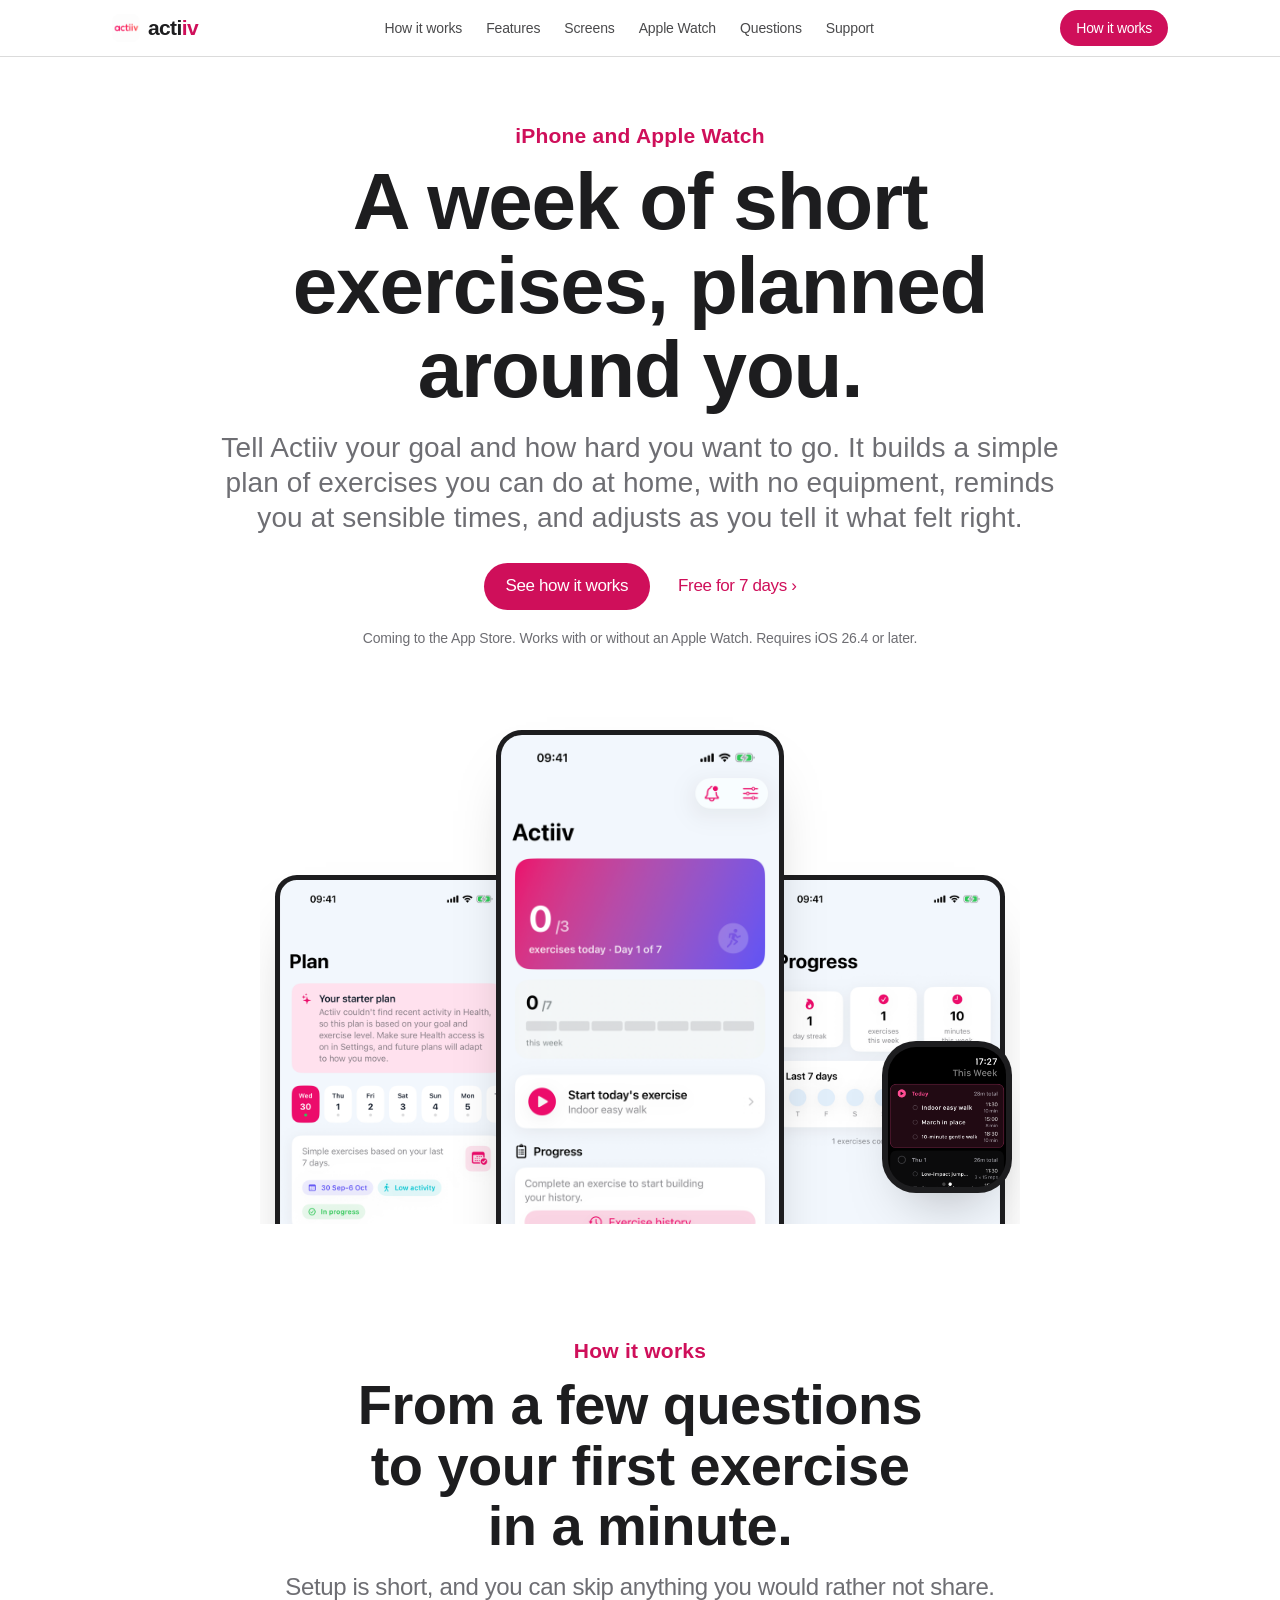
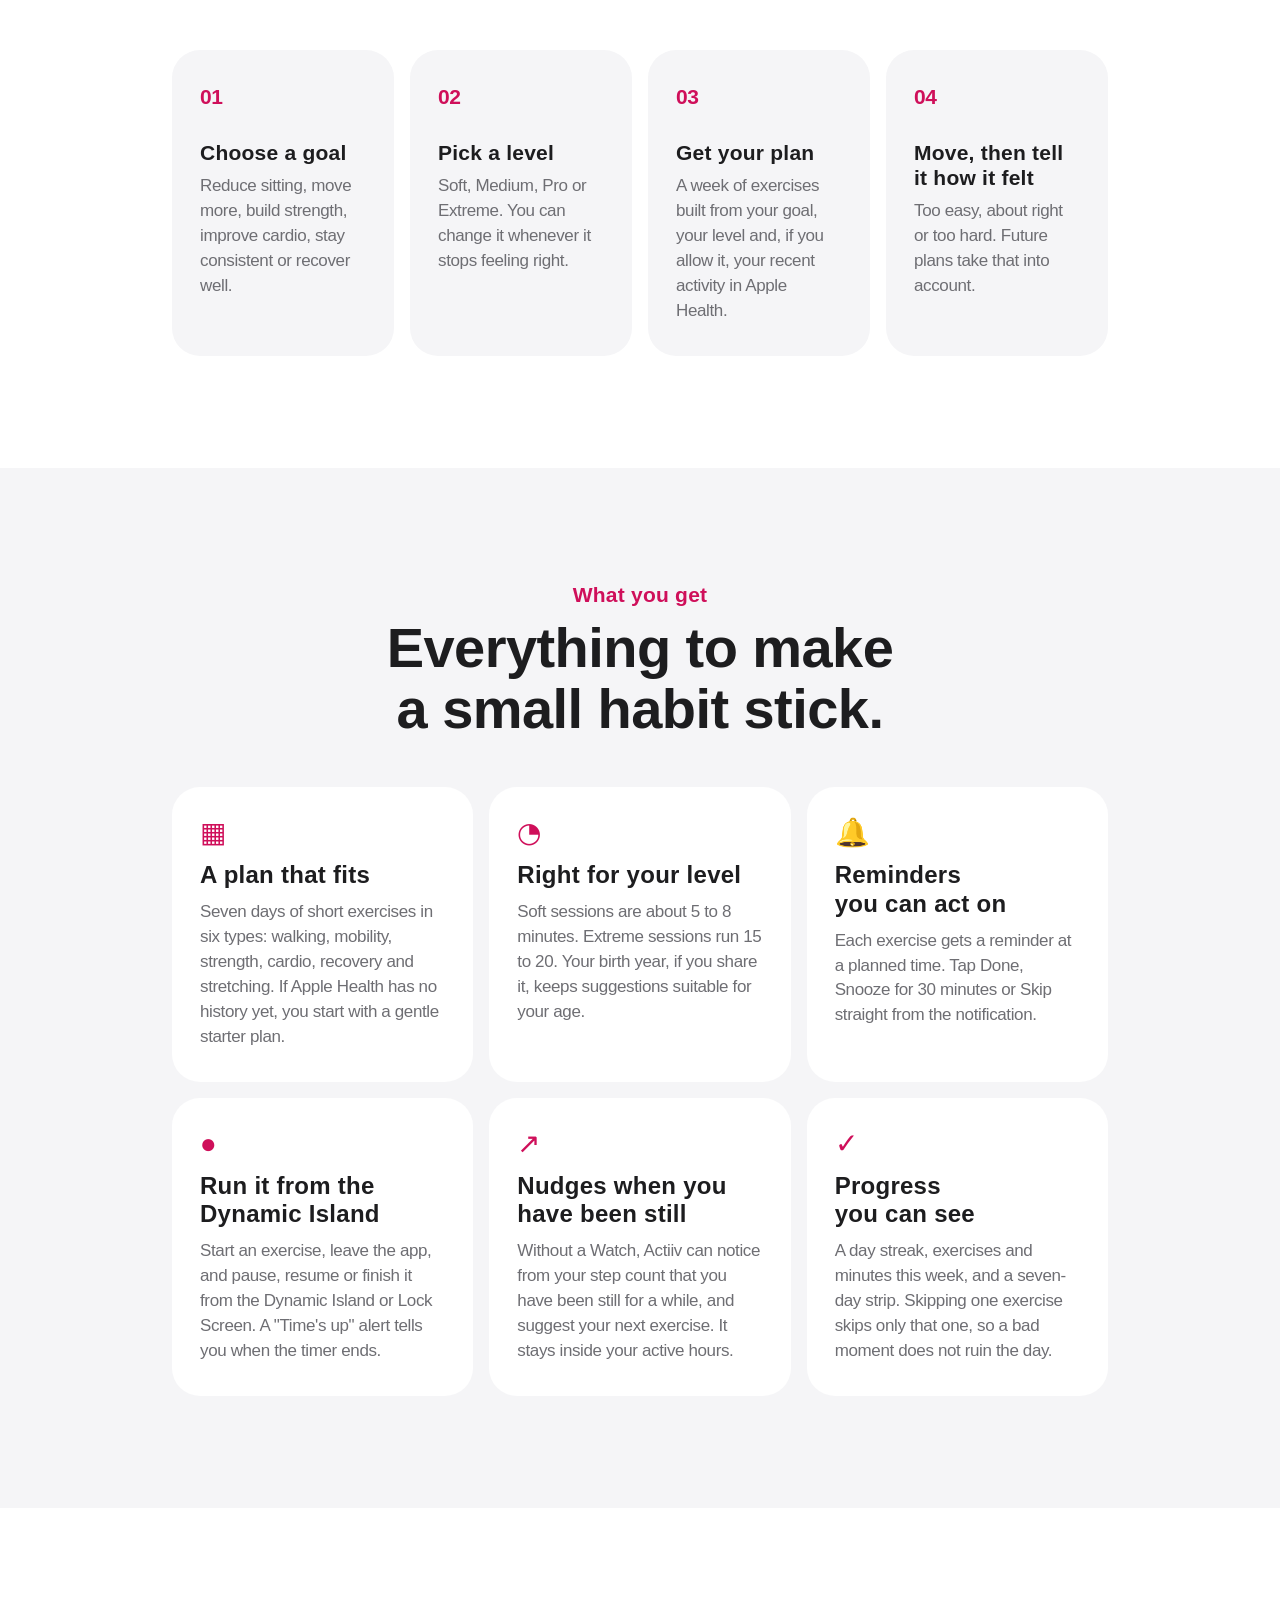
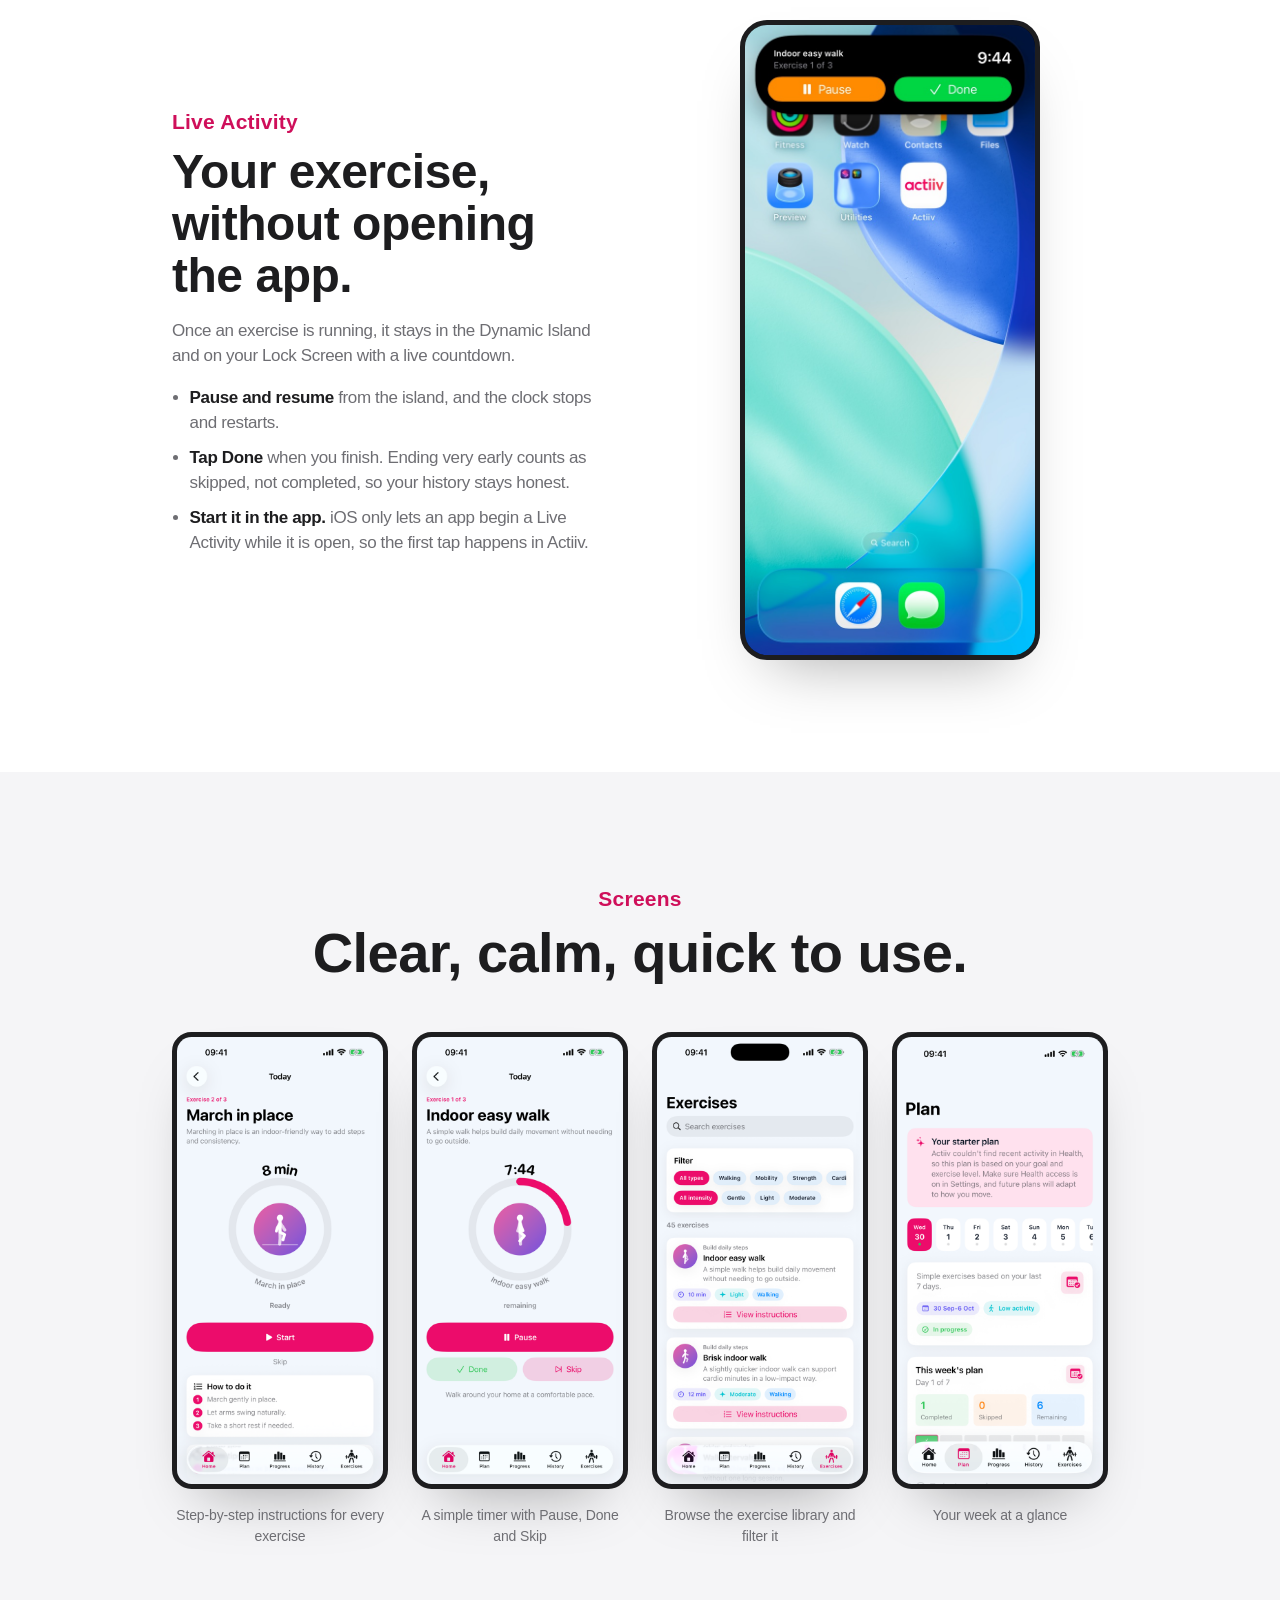
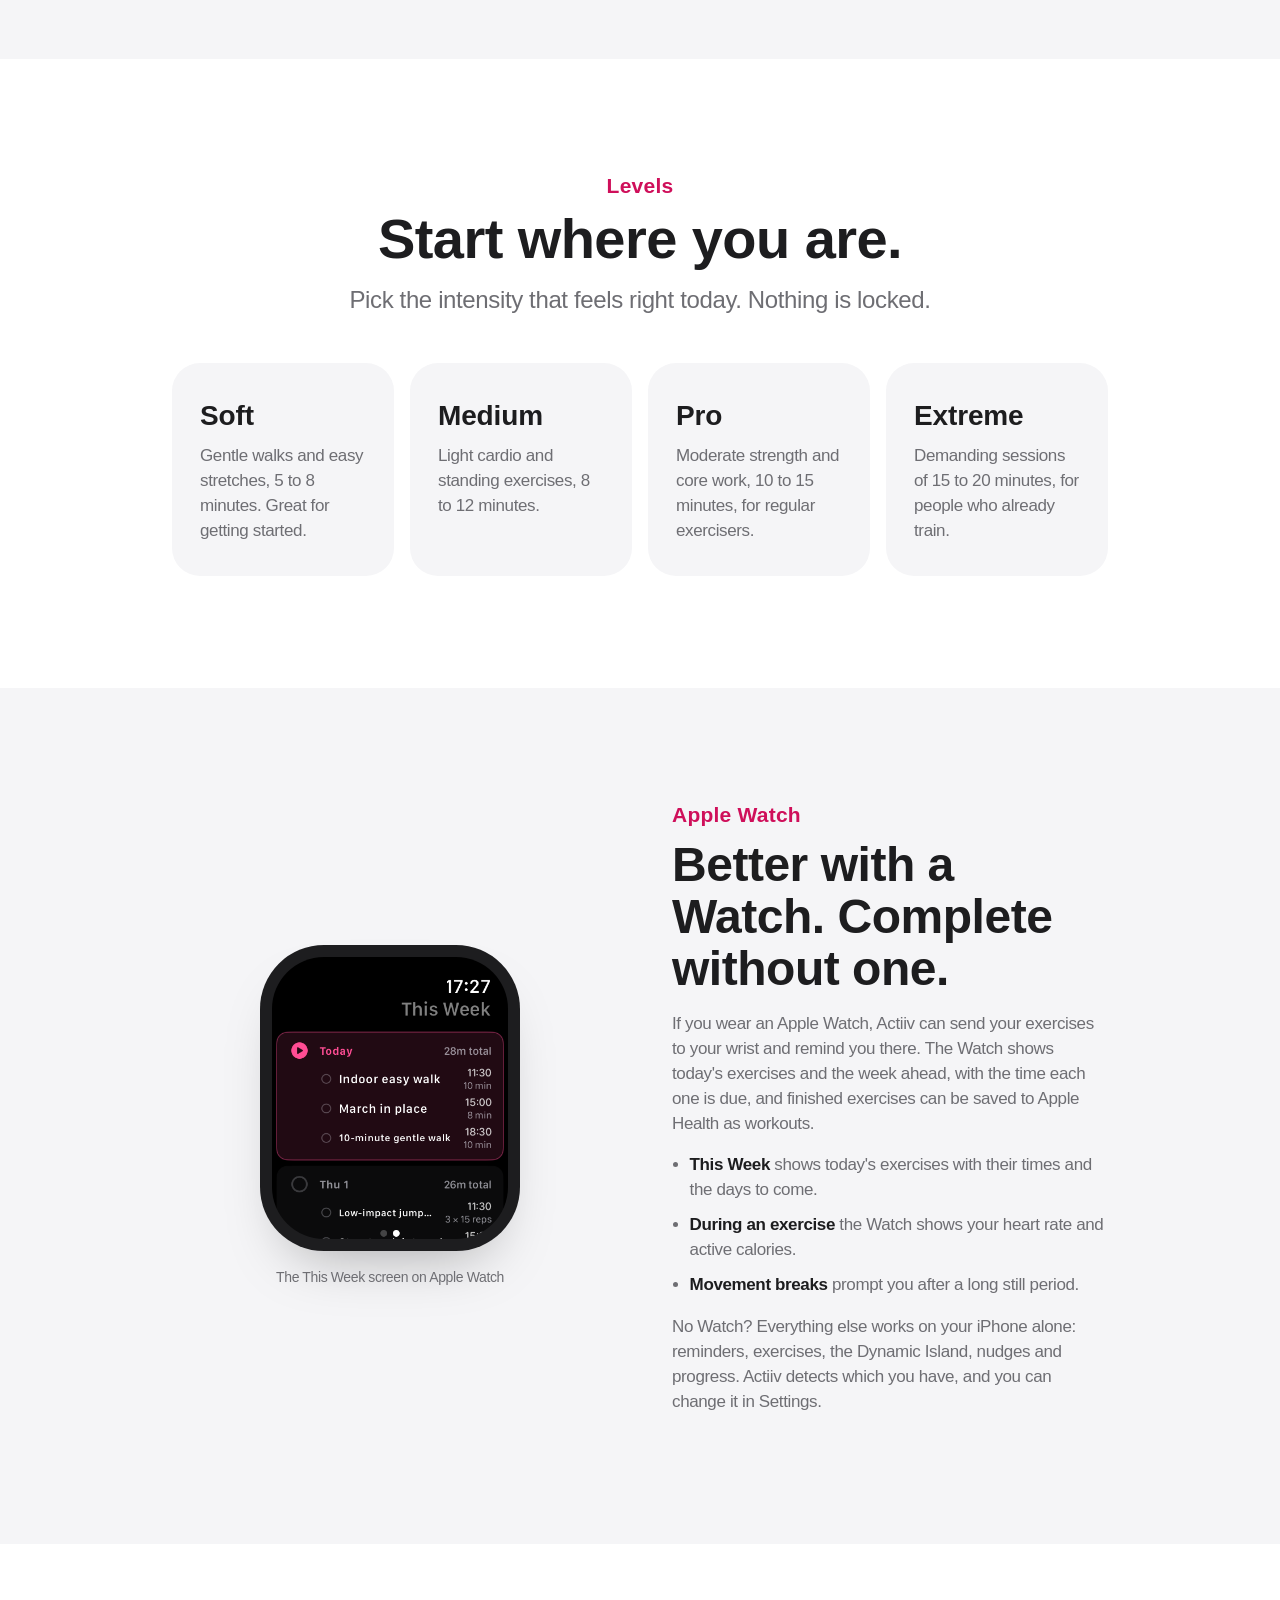
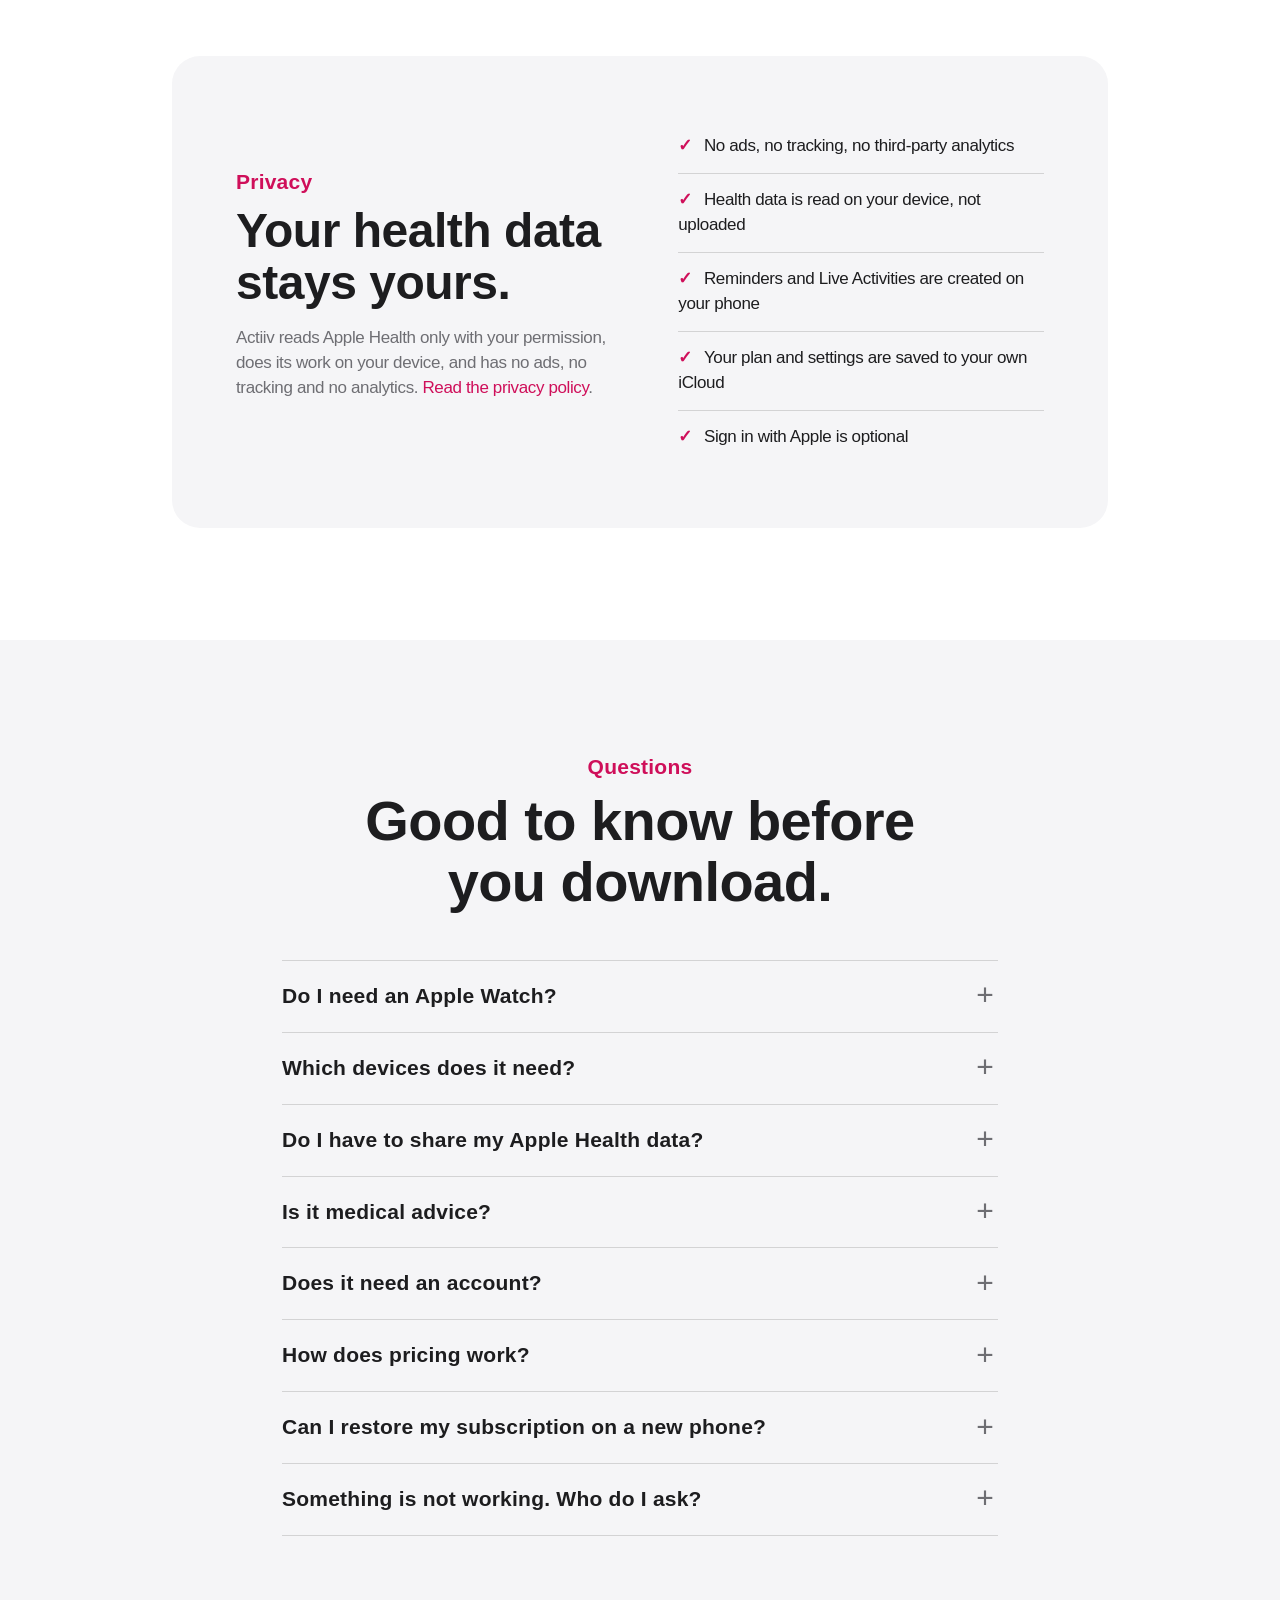
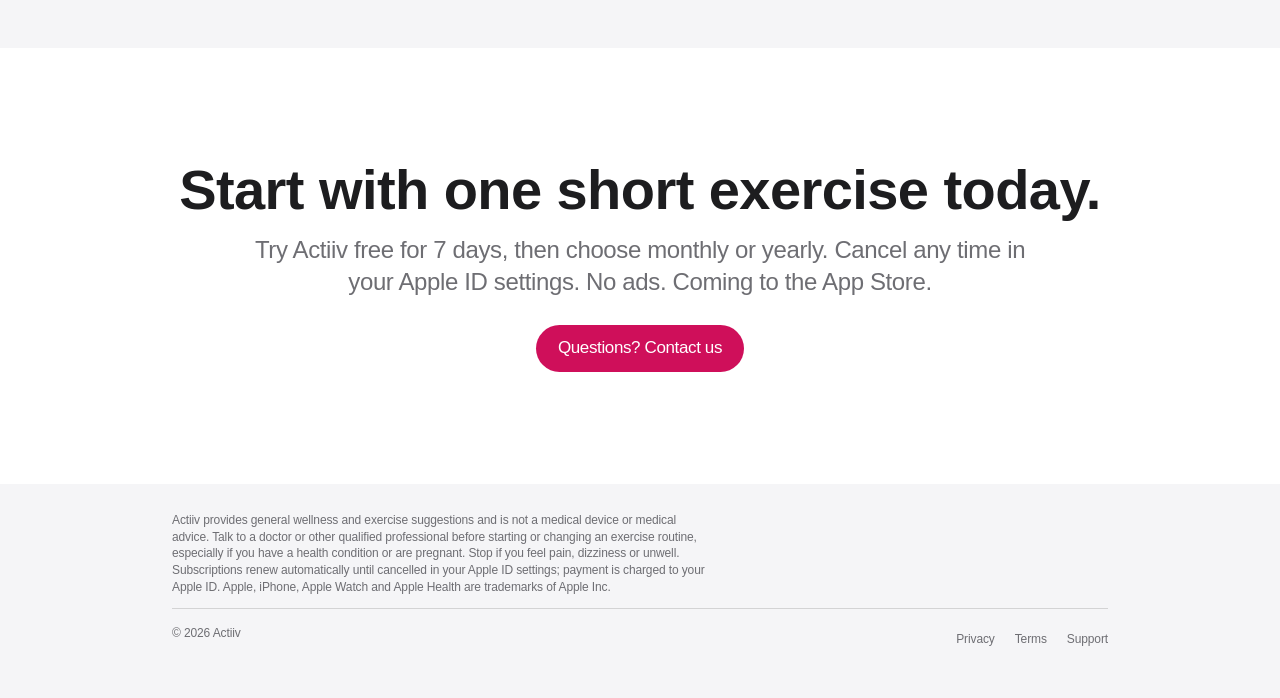
==== commit b036dd08: "Update the website from the app repository Co-Authored-By: Claude Sonnet 5.5 <noreply@anthropic.com>" ====
--- a/index.html
+++ b/index.html
@@ -33,7 +33,7 @@
       <a href="#faq">Questions</a>
       <a href="support.html">Support</a>
     </nav>
-    <a class="btn btn-accent" href="#get">Get Actiiv</a>
+    <a class="btn btn-accent" href="#how">How it works</a>
   </div>
 </header>
 
@@ -44,10 +44,10 @@
       <h1>A week of short exercises, planned around you.</h1>
       <p class="lede">Tell Actiiv your goal and how hard you want to go. It builds a simple plan of exercises you can do at home, with no equipment, reminds you at sensible times, and adjusts as you tell it what felt right.</p>
       <div class="cta-row">
-        <a class="btn btn-accent" href="#get">Get Actiiv on the App Store</a>
-        <a class="textlink" href="#how">See how it works</a>
-      </div>
-      <p class="fine">Works with or without an Apple Watch. Requires iOS 26.4 or later.</p>
+        <a class="btn btn-accent" href="#how">See how it works</a>
+        <a class="textlink" href="#get">Free for 7 days</a>
+      </div>
+      <p class="fine">Coming to the App Store. Works with or without an Apple Watch. Requires iOS 26.4 or later.</p>
     </div>
     <div class="hero-shots" aria-label="Screens from the Actiiv app">
       <div class="phone"><img src="assets/plan.png" alt="The Plan tab showing this week's exercises" width="598" height="1300"></div>
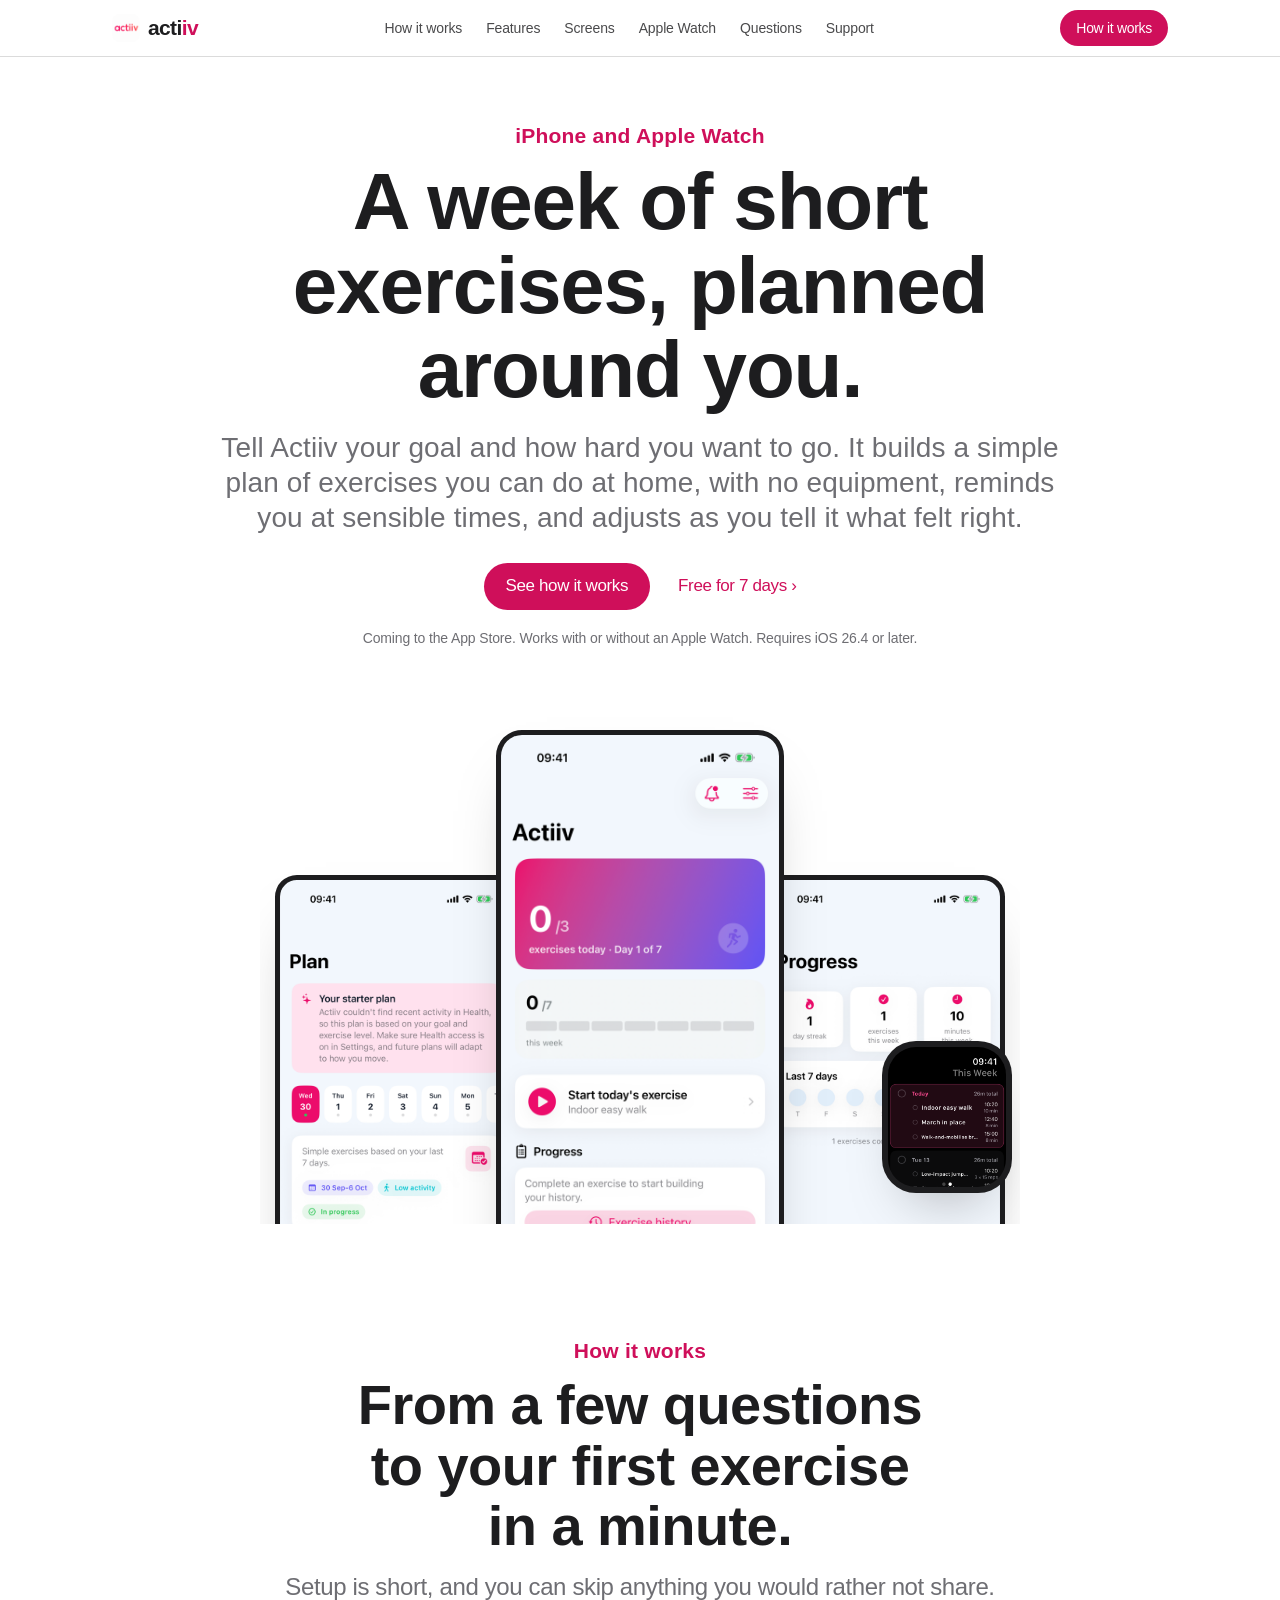
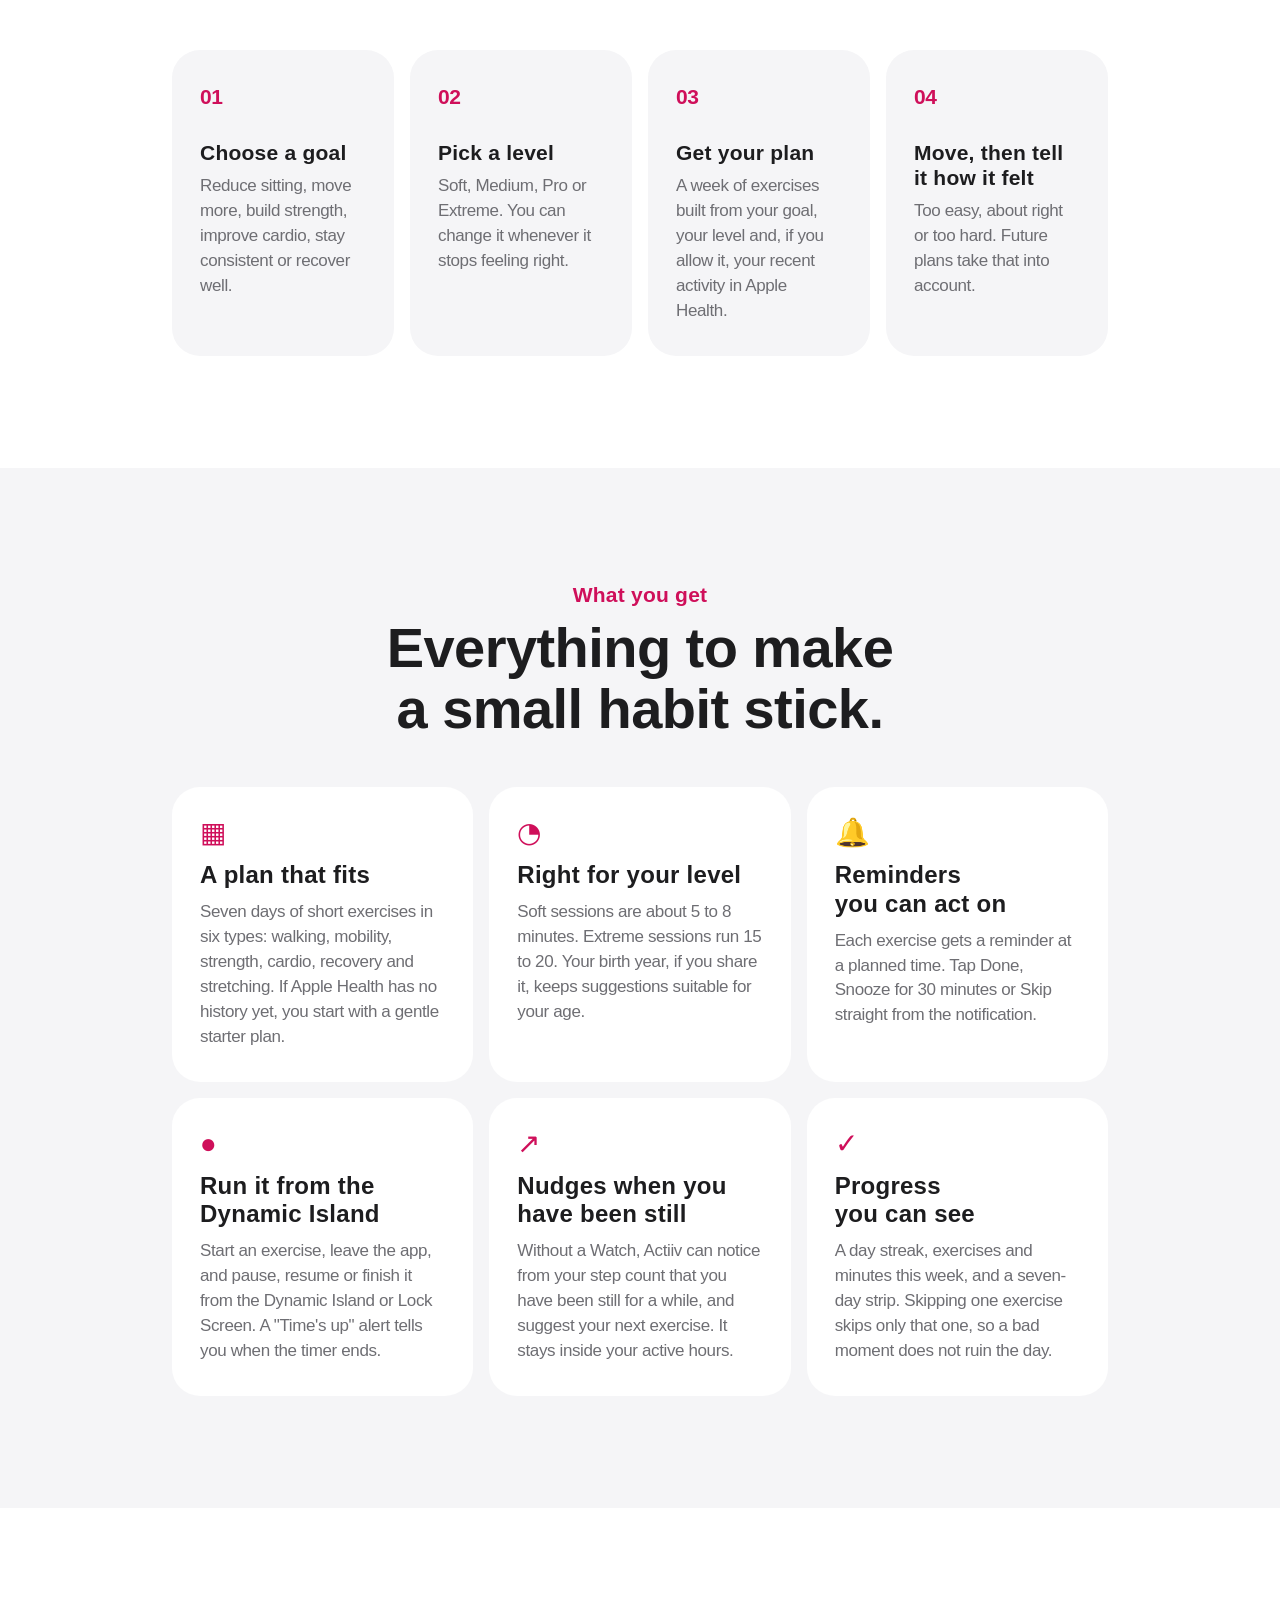
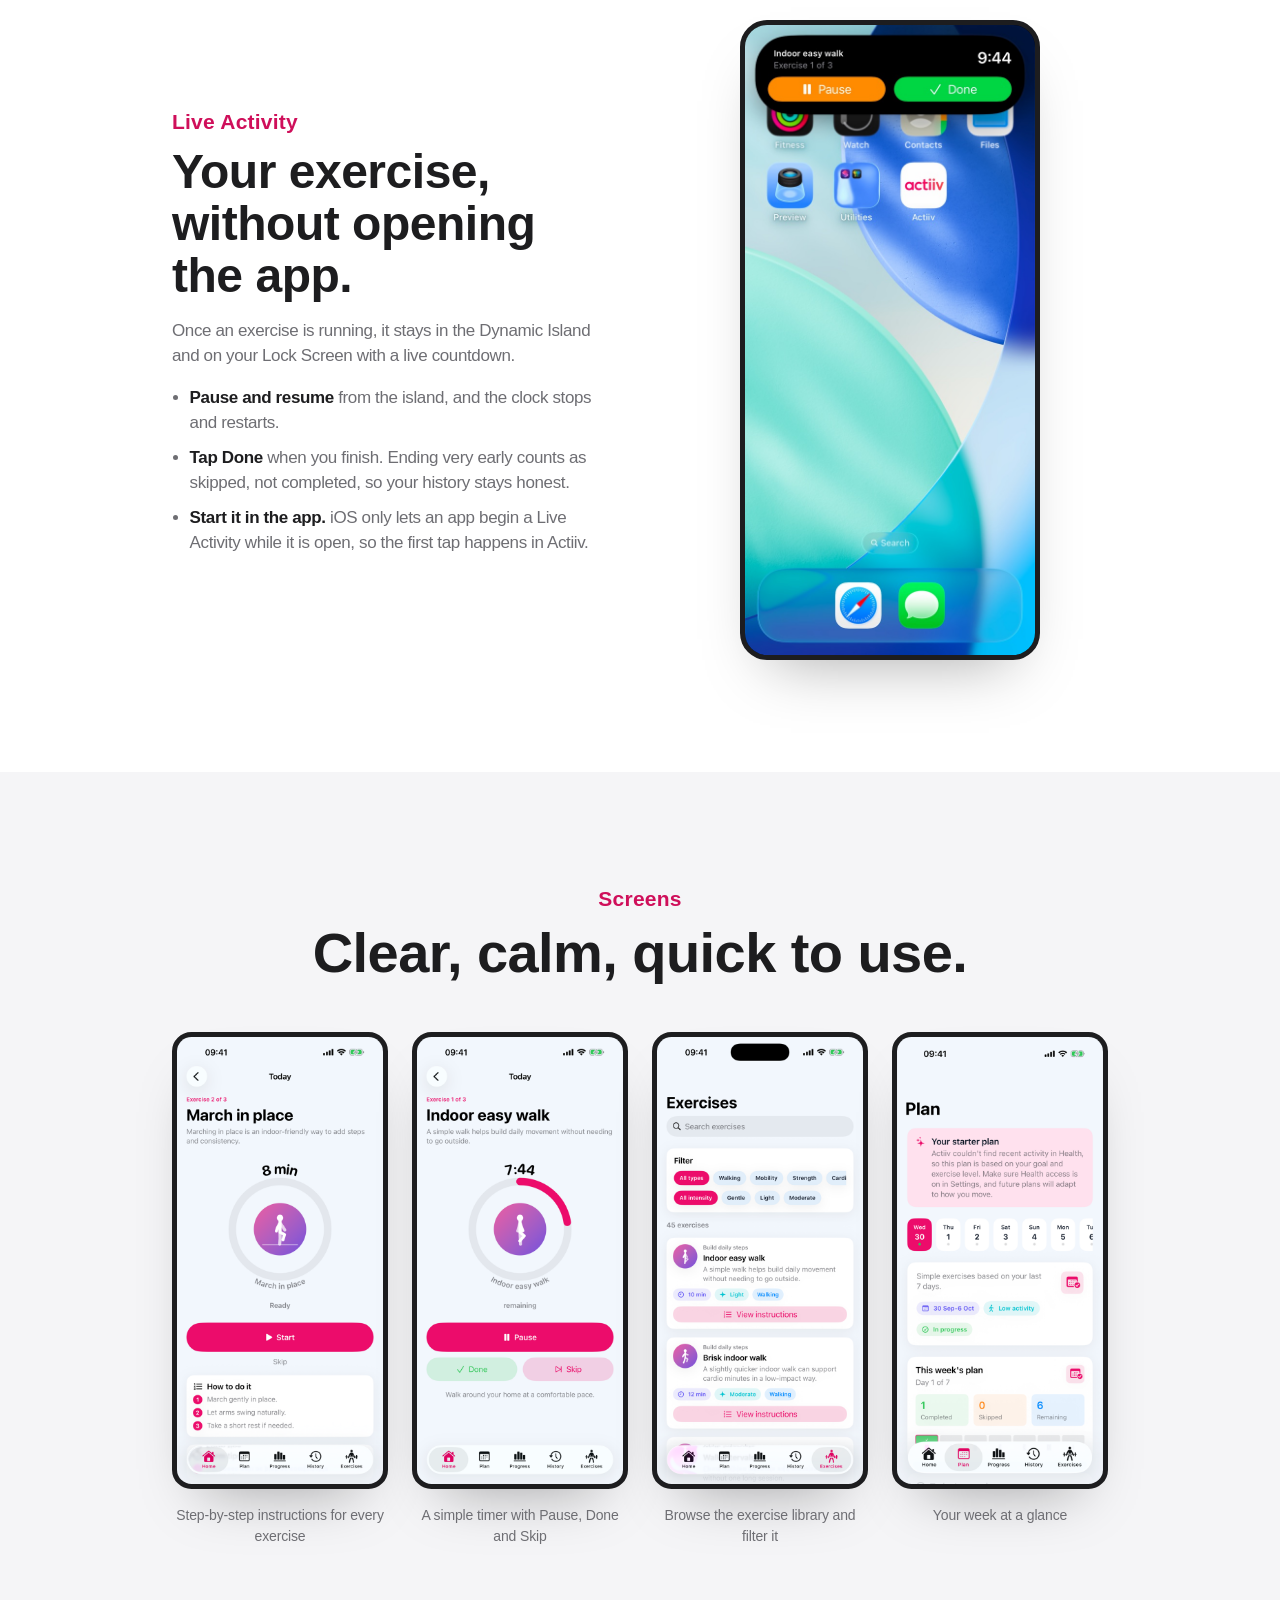
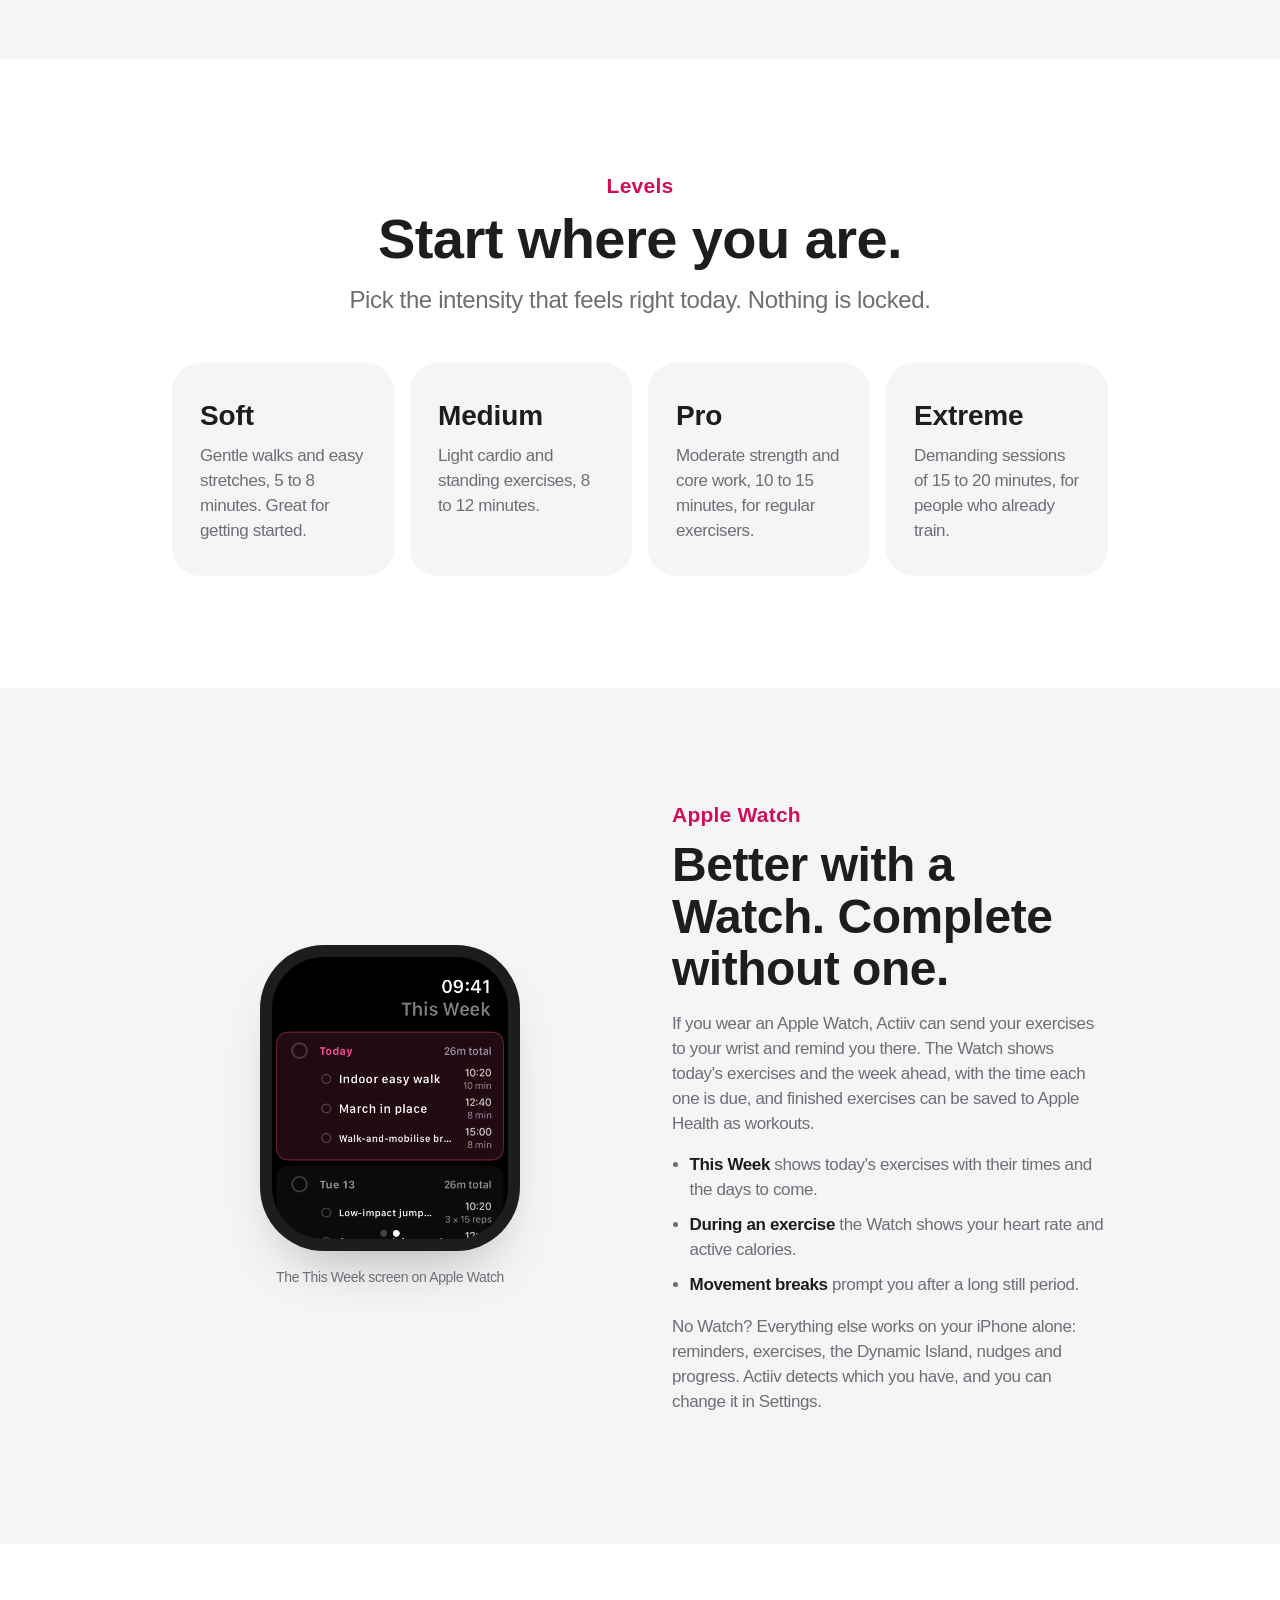
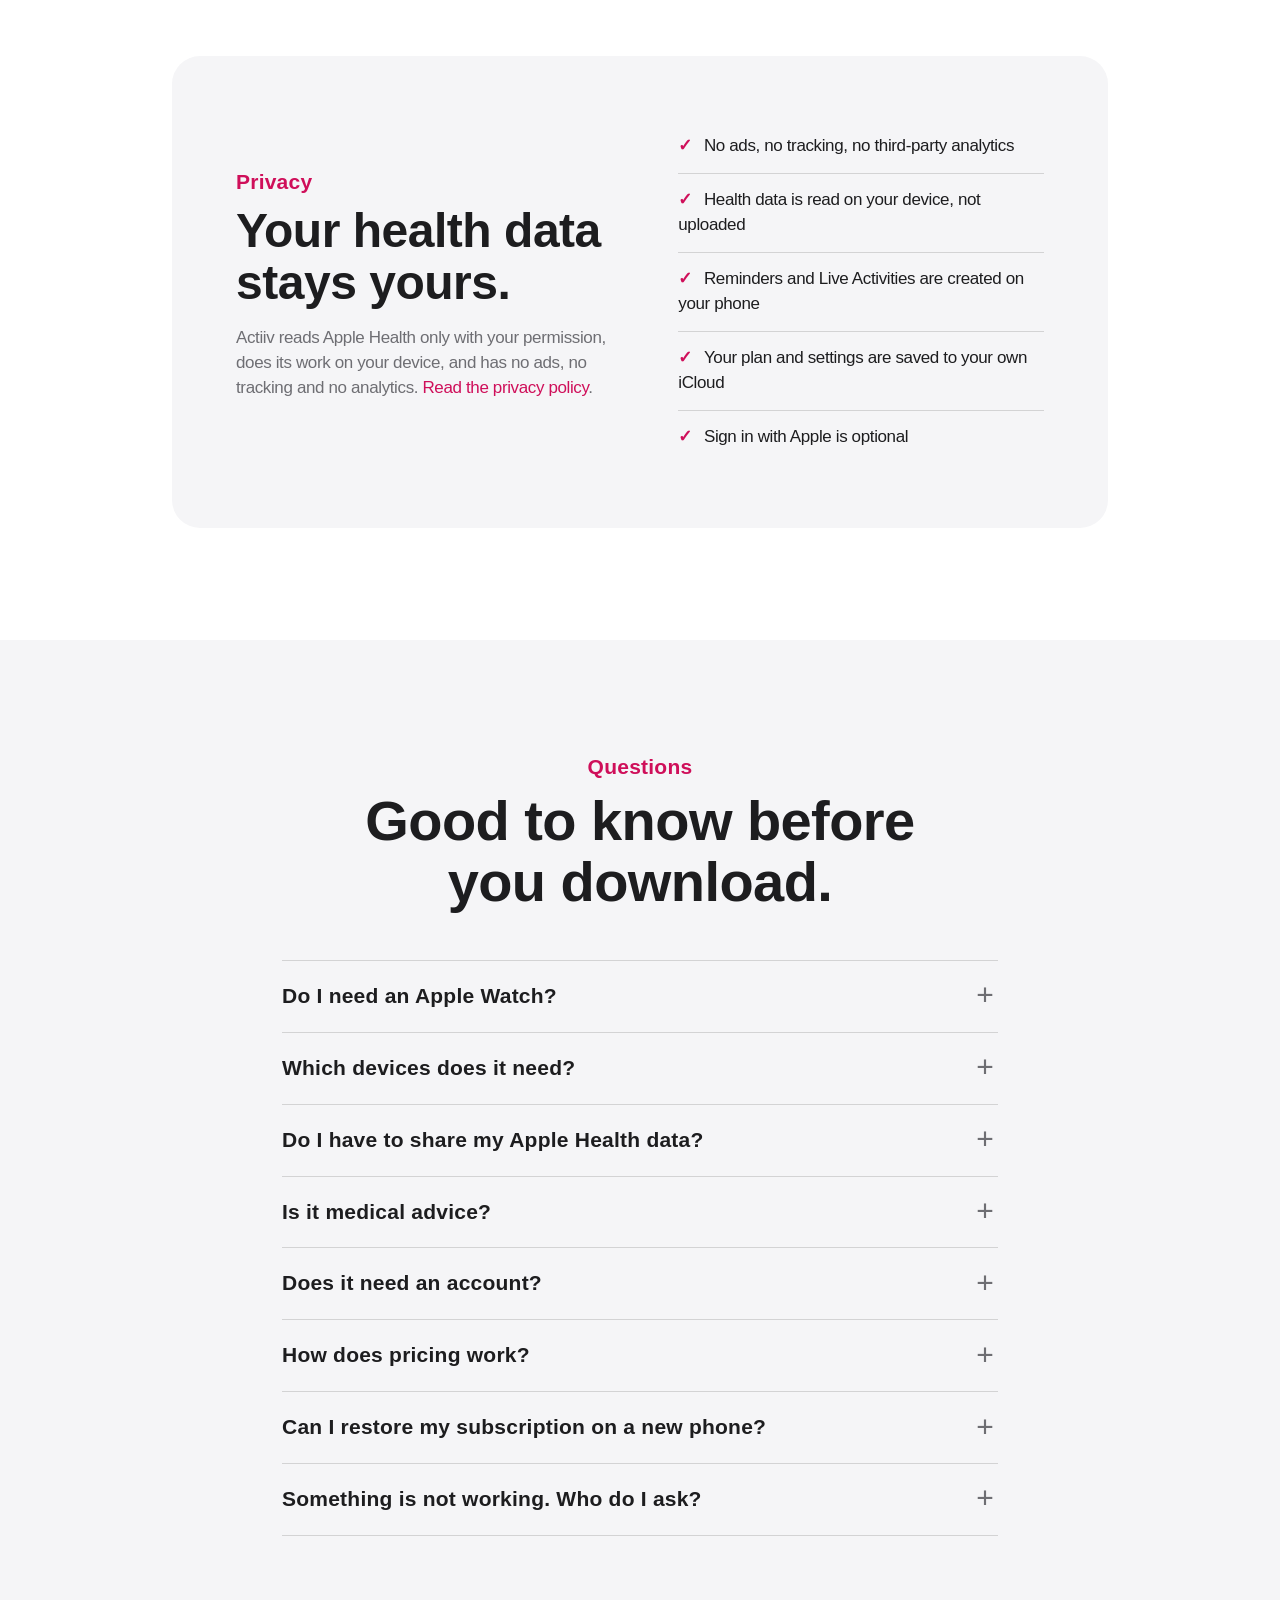
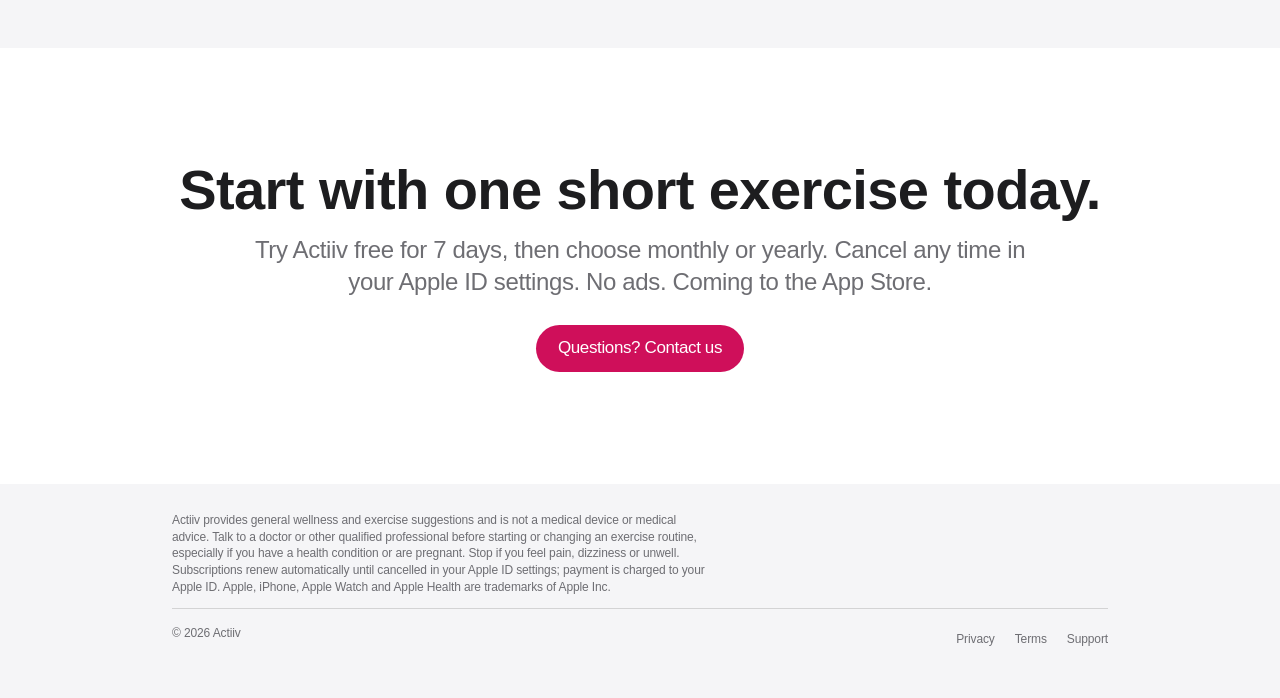
==== commit 633eaaaa: "Update the website from the app repository Co-Authored-By: Claude Sonnet 5.5 <noreply@anthropic.com>" ====
--- a/index.html
+++ b/index.html
@@ -155,7 +155,7 @@
         <figure class="watch" style="margin:0">
           <div class="watch-frame">
             <div class="watch-screen">
-              <img src="assets/watch-week.png" alt="The Apple Watch app's This Week screen, listing today's three exercises with their times: Indoor easy walk at 11:30, March in place at 15:00 and 10-minute gentle walk at 18:30" width="416" height="496">
+              <img src="assets/watch-week.png" alt="The Apple Watch app's This Week screen, listing today's three exercises with their times: Indoor easy walk at 10:20, March in place at 12:40 and Walk-and-mobilise break at 15:00" width="416" height="496">
               <span class="watch-mask" aria-hidden="true"></span>
             </div>
           </div>
--- a/assets/site.css
+++ b/assets/site.css
@@ -189,7 +189,7 @@
 .watch-screen { position: relative; border-radius: 52px; overflow: hidden; background: #000; }
 .watch-screen img { width: 100%; }
 /* Hides the "iPhone not connected" glyph shown because the simulator Watch has no paired iPhone. */
-.watch-mask { position: absolute; left: 64.5%; top: 6.5%; width: 9.5%; height: 9%; background: #000; }
+.watch-mask { position: absolute; left: 64.5%; top: 6.5%; width: 7.4%; height: 9%; background: #000; }
 
 /* Gallery */
 .gallery { display: grid; grid-template-columns: repeat(4, 1fr); gap: 24px; }
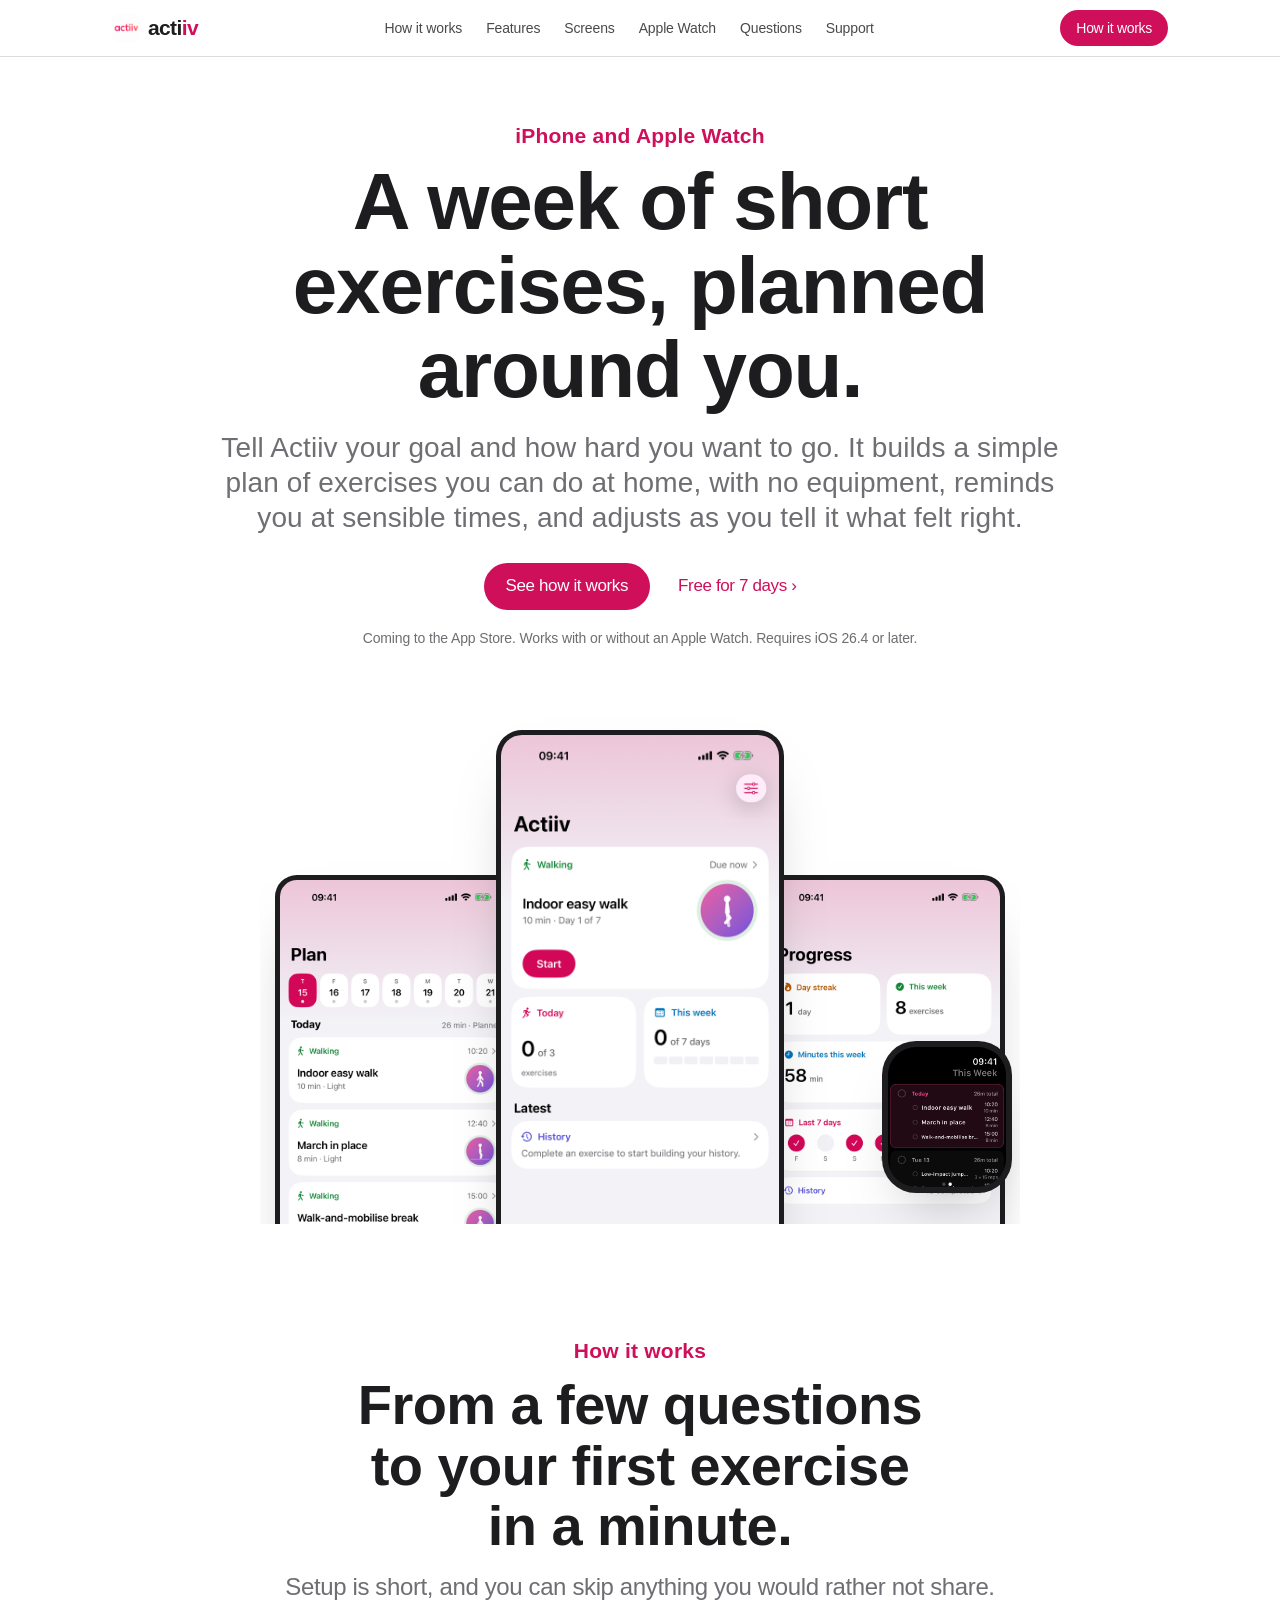
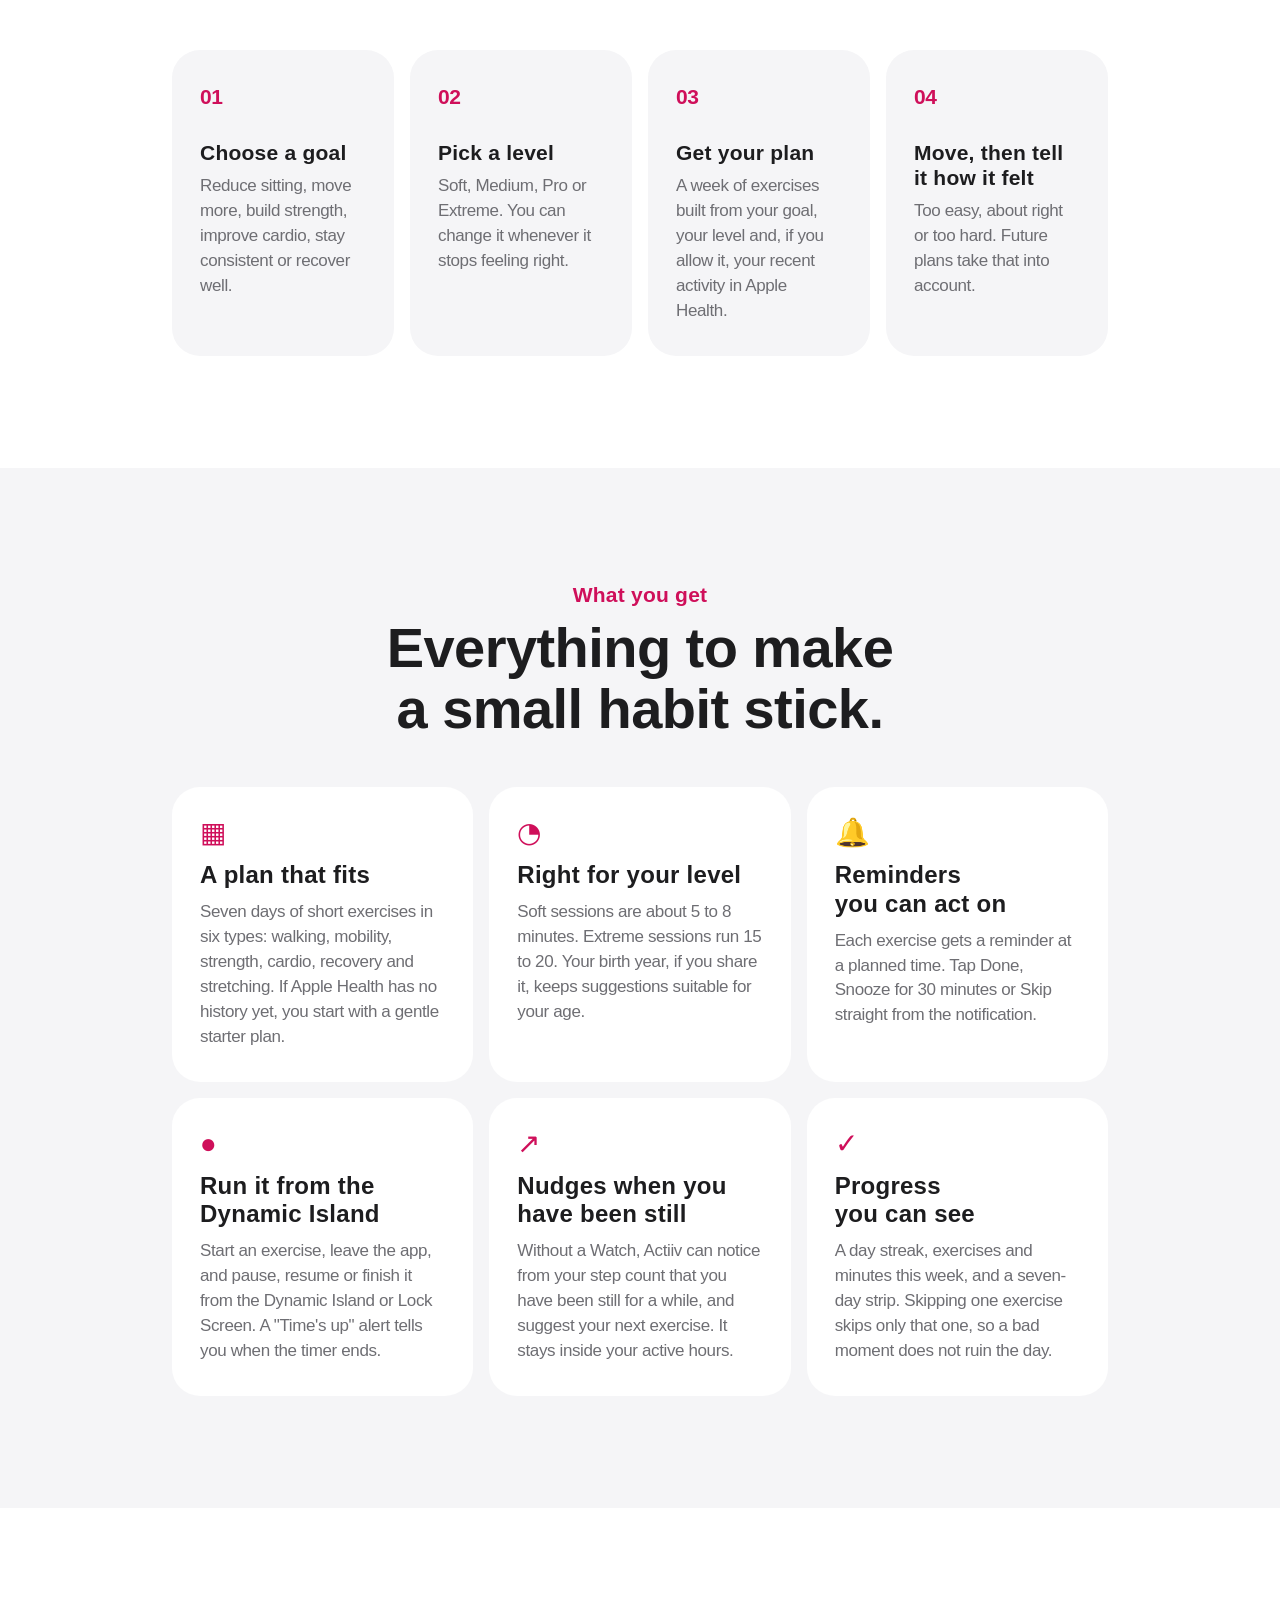
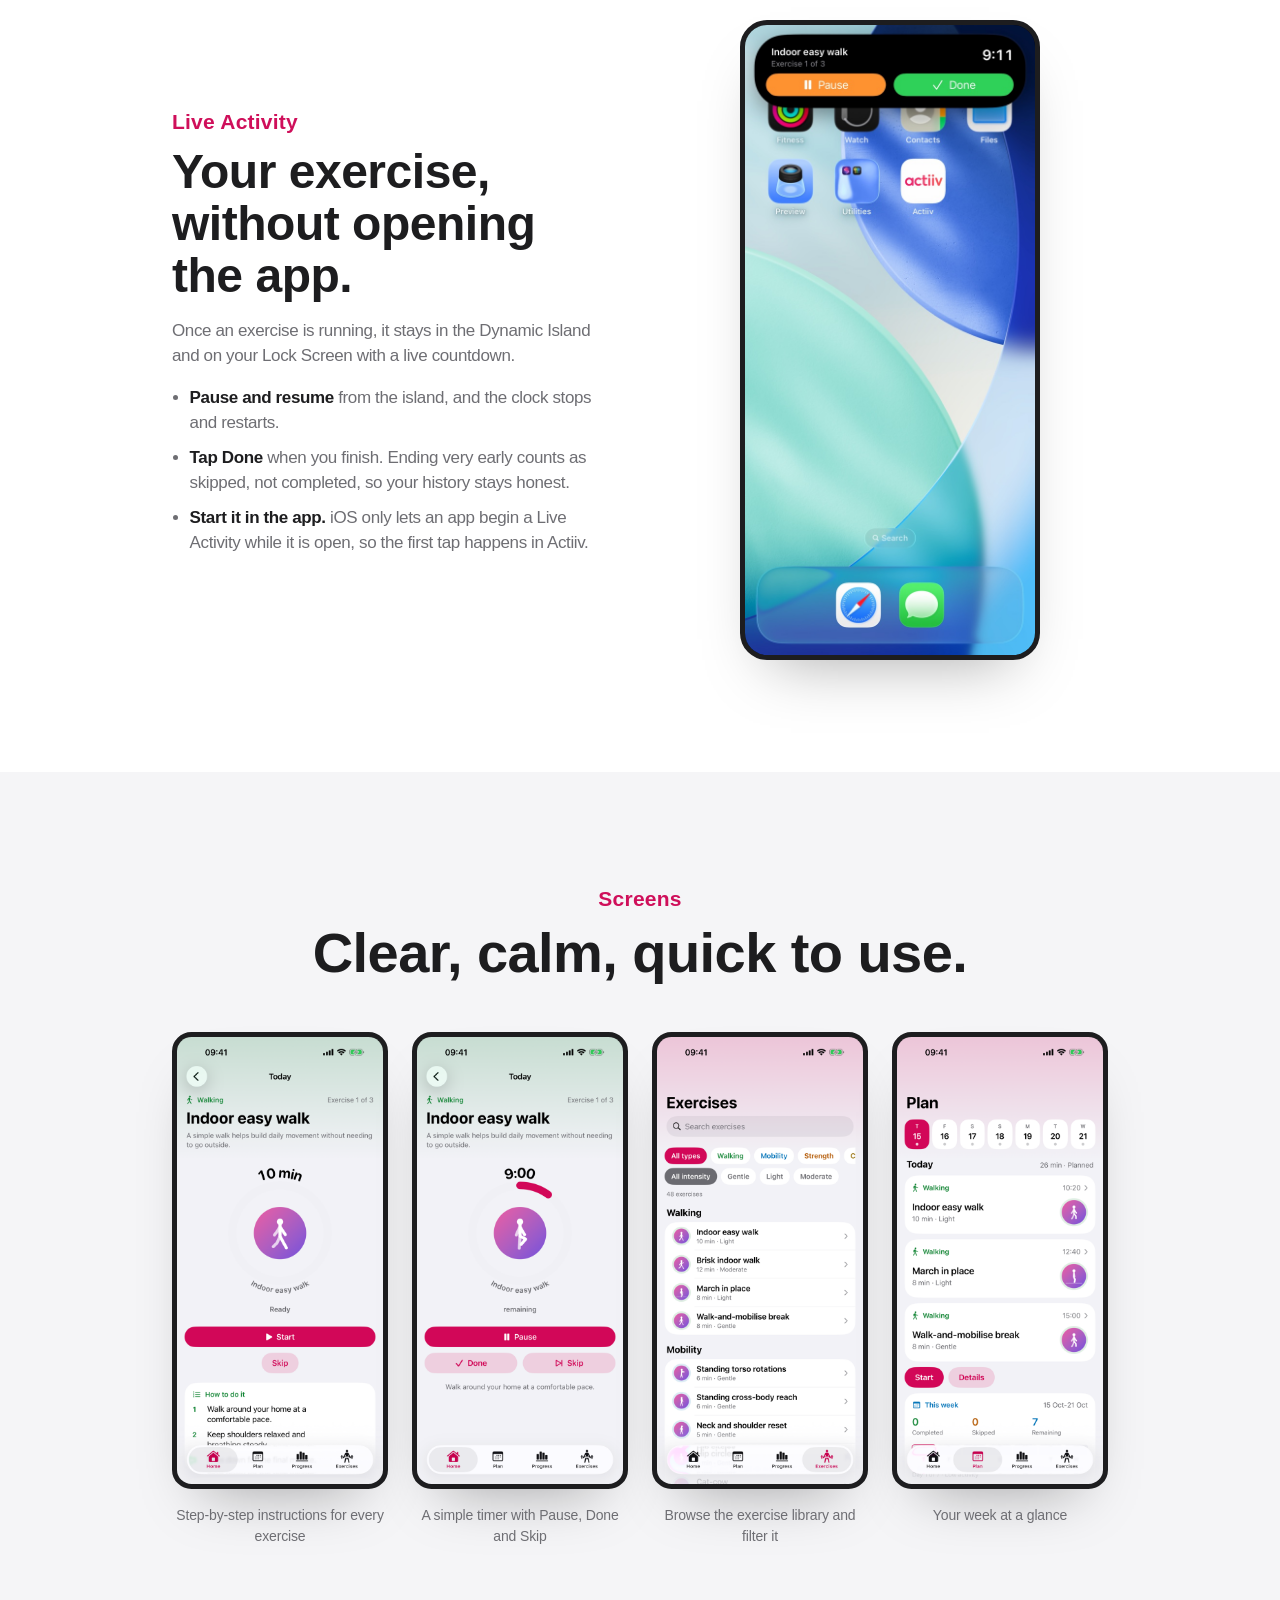
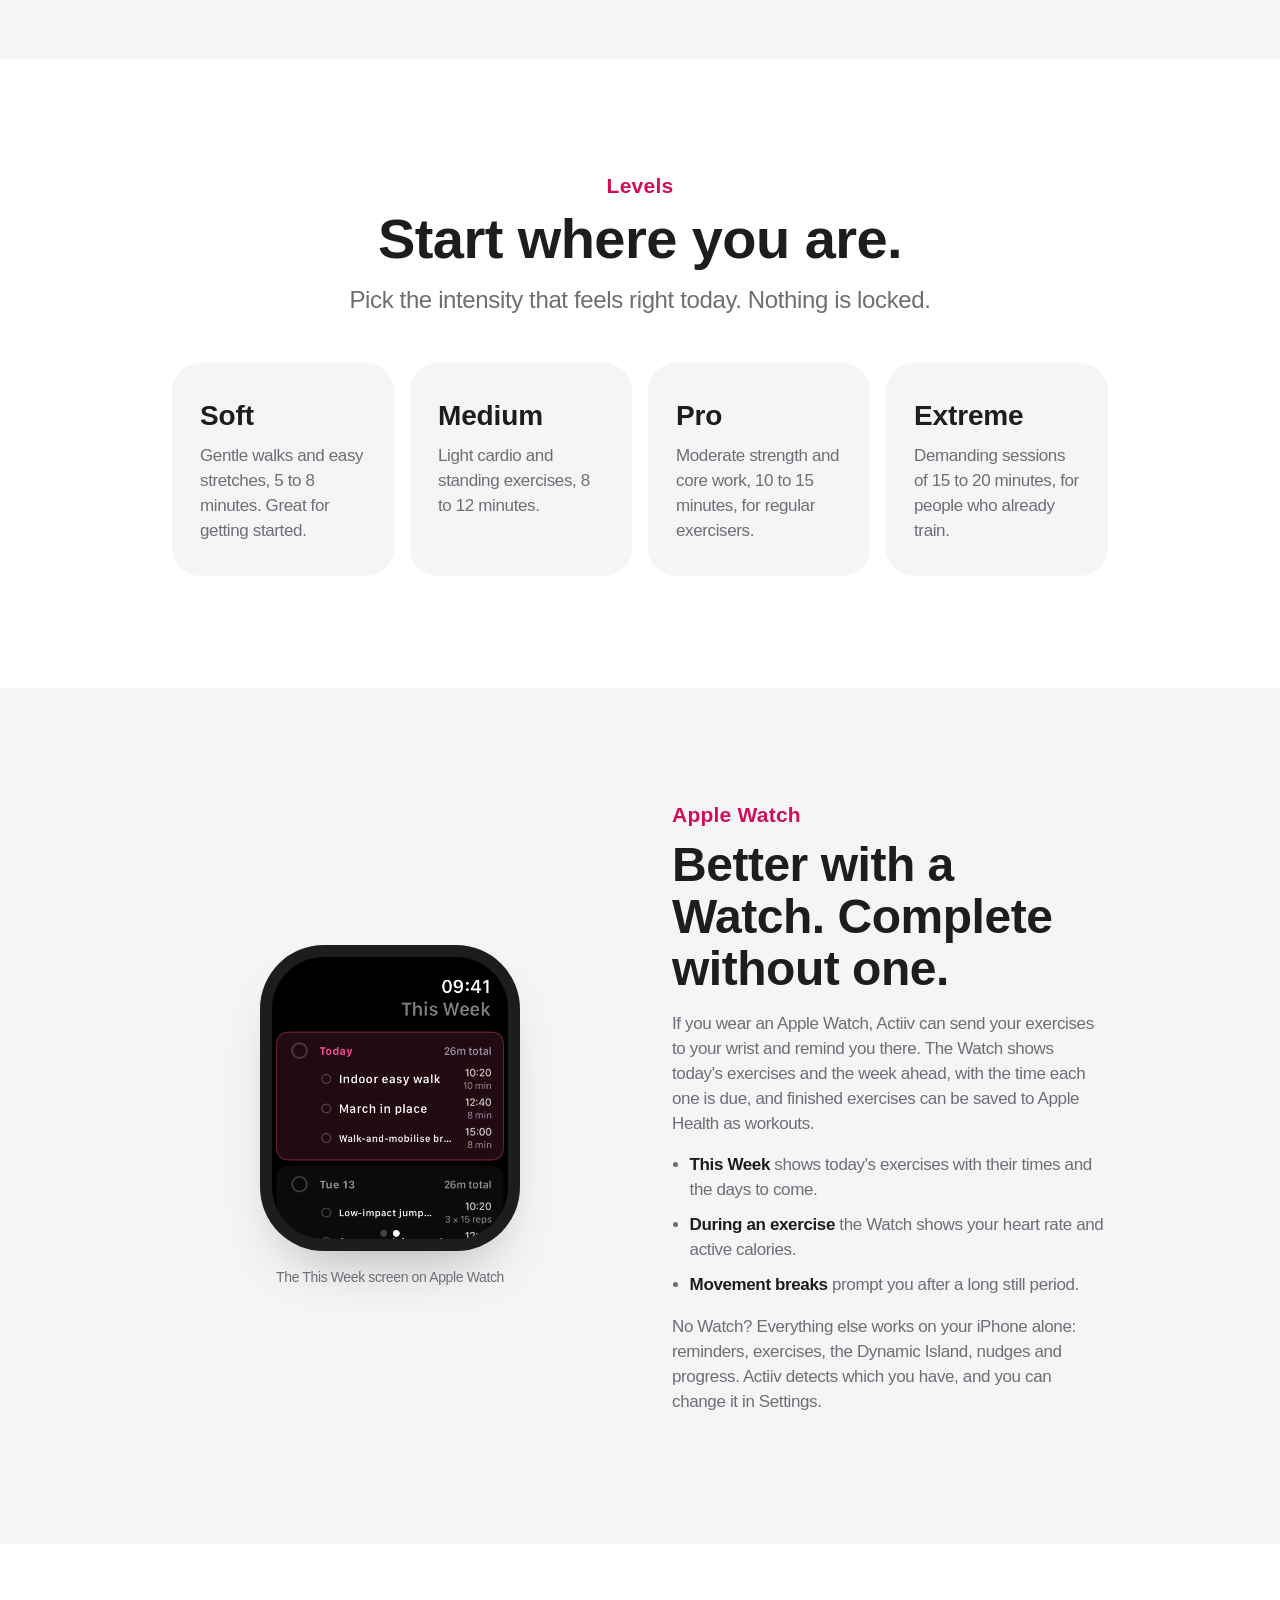
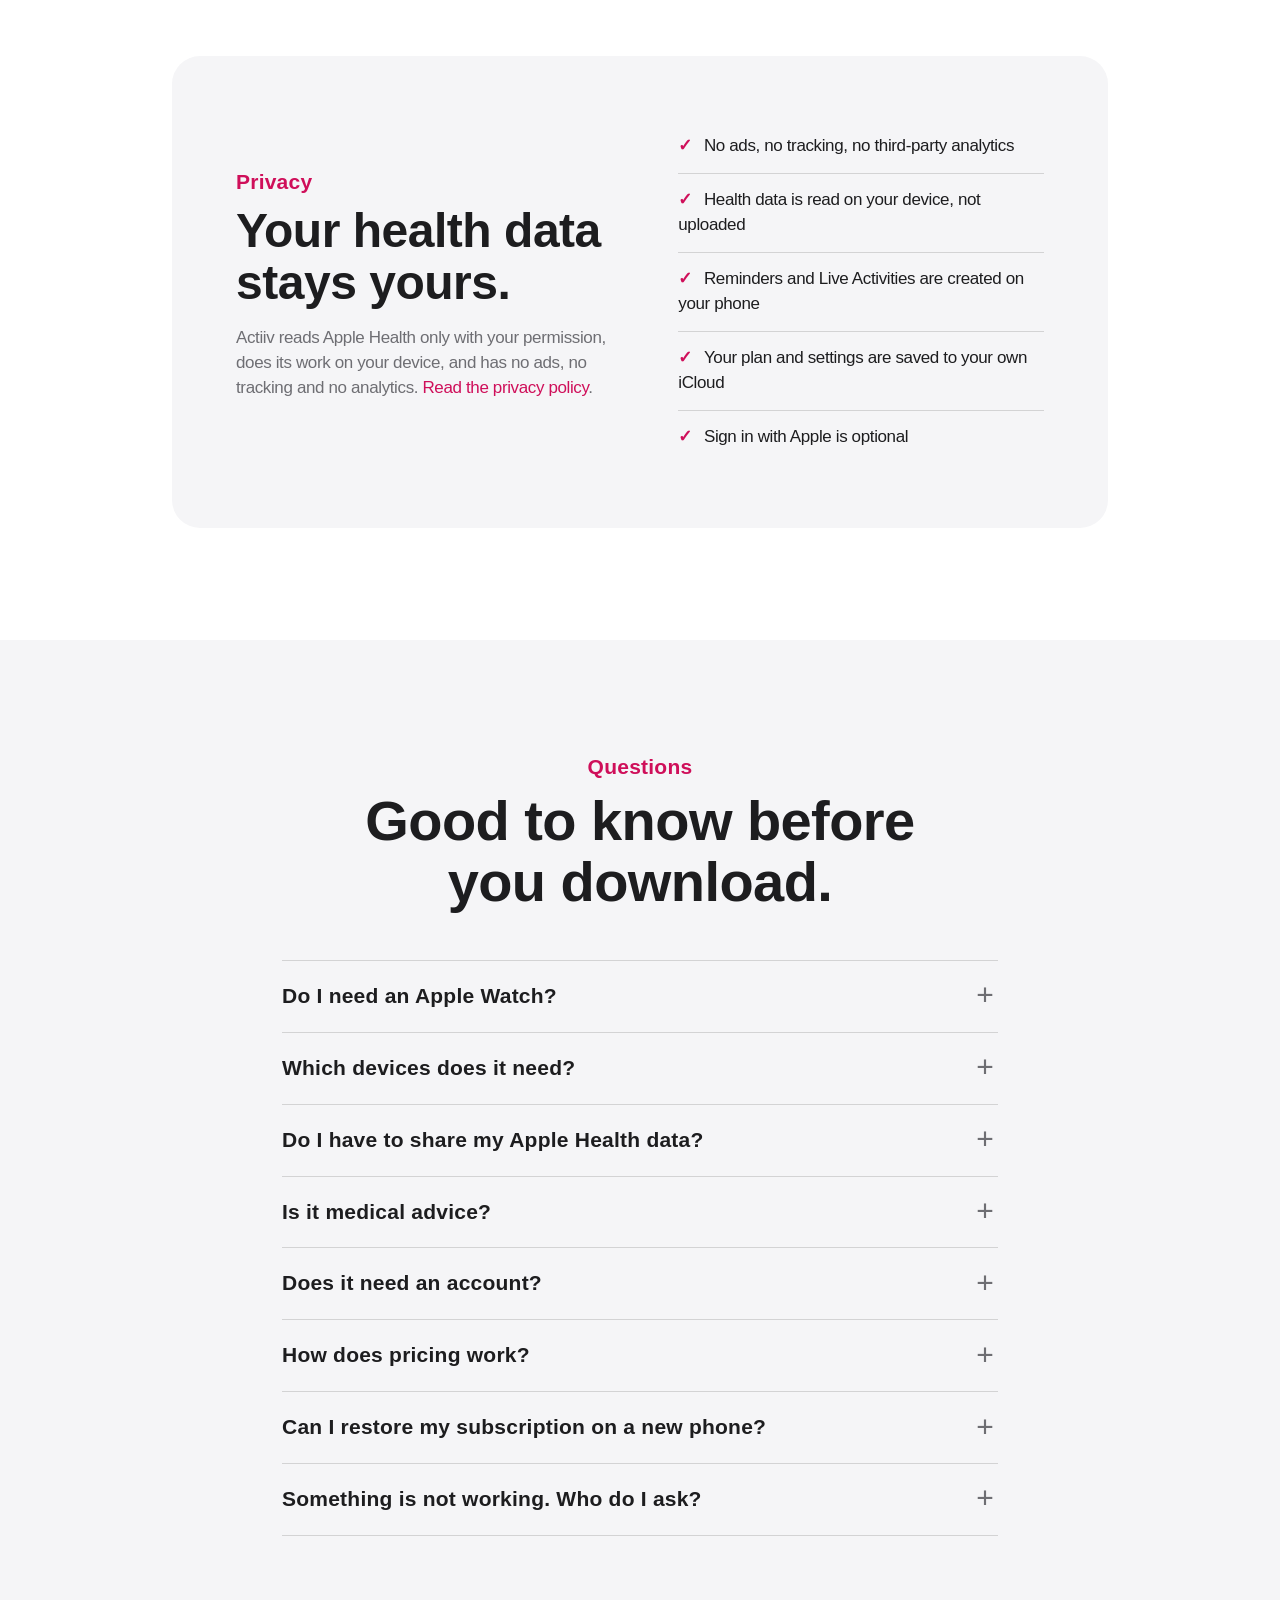
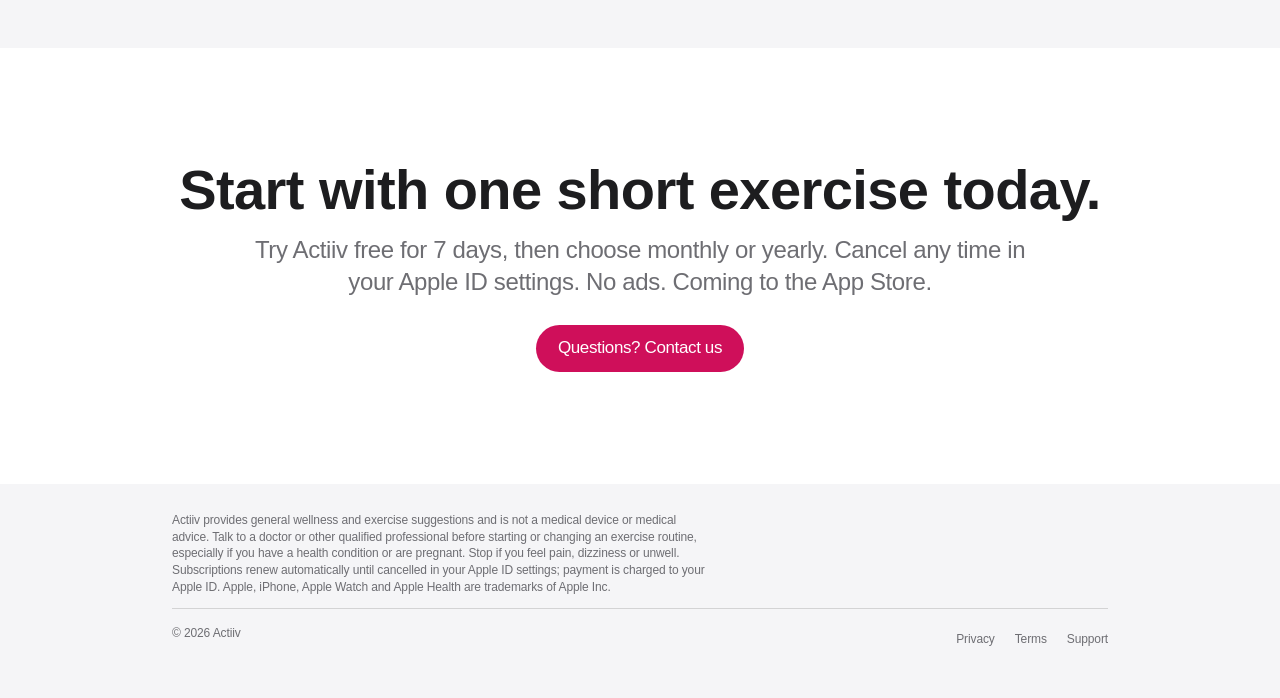
==== commit 28d3d1d4: "Update the website from the app repository Co-Authored-By: Claude Sonnet 5.5 <noreply@anthropic.com>" ====
--- a/index.html
+++ b/index.html
@@ -106,7 +106,7 @@
         </ul>
       </div>
       <div class="split-media">
-        <div class="phone"><img src="assets/island.jpg" alt="The Dynamic Island expanded on the iPhone Home Screen, showing Indoor easy walk, a 9:44 countdown, and Pause and Done buttons" width="598" height="1300" loading="lazy"></div>
+        <div class="phone"><img src="assets/island.jpg" alt="The Dynamic Island expanded on the iPhone Home Screen, showing Indoor easy walk, a 9:11 countdown, and Pause and Done buttons" width="598" height="1300" loading="lazy"></div>
       </div>
     </div>
   </div></section>
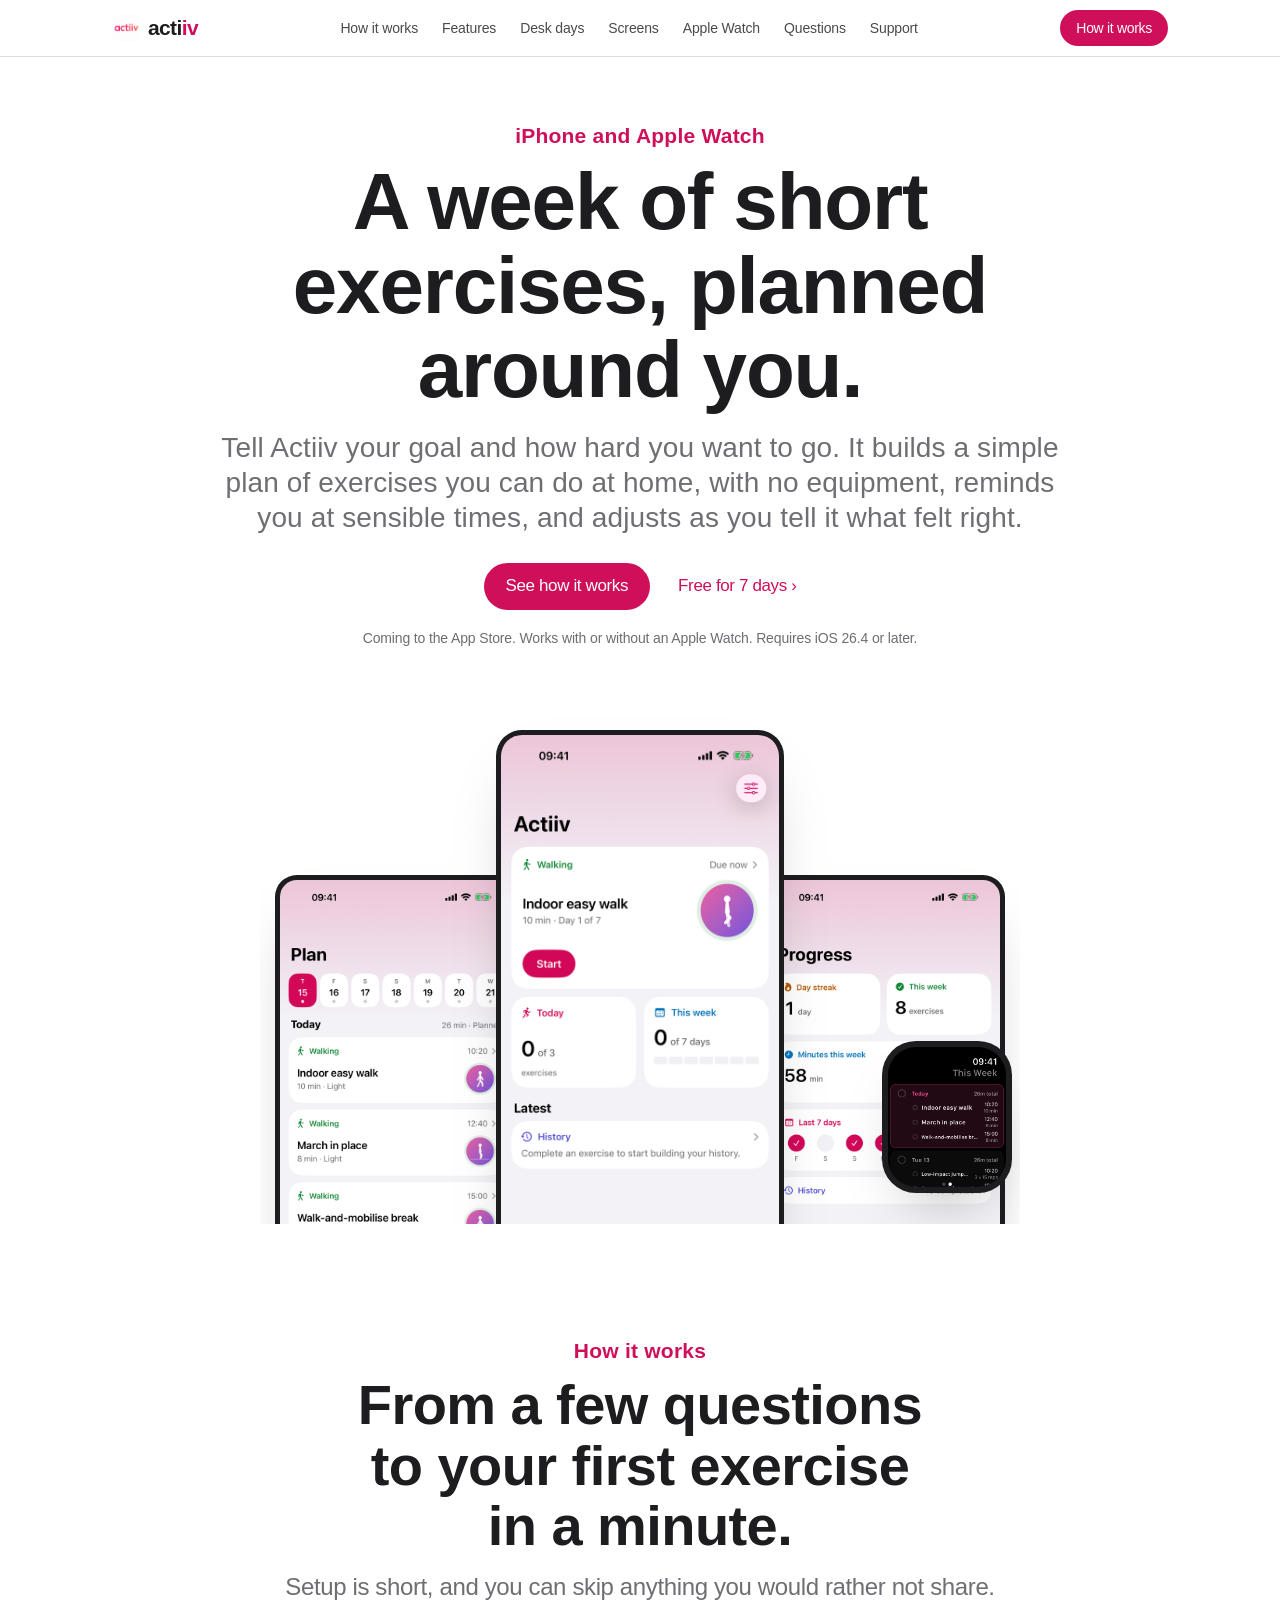
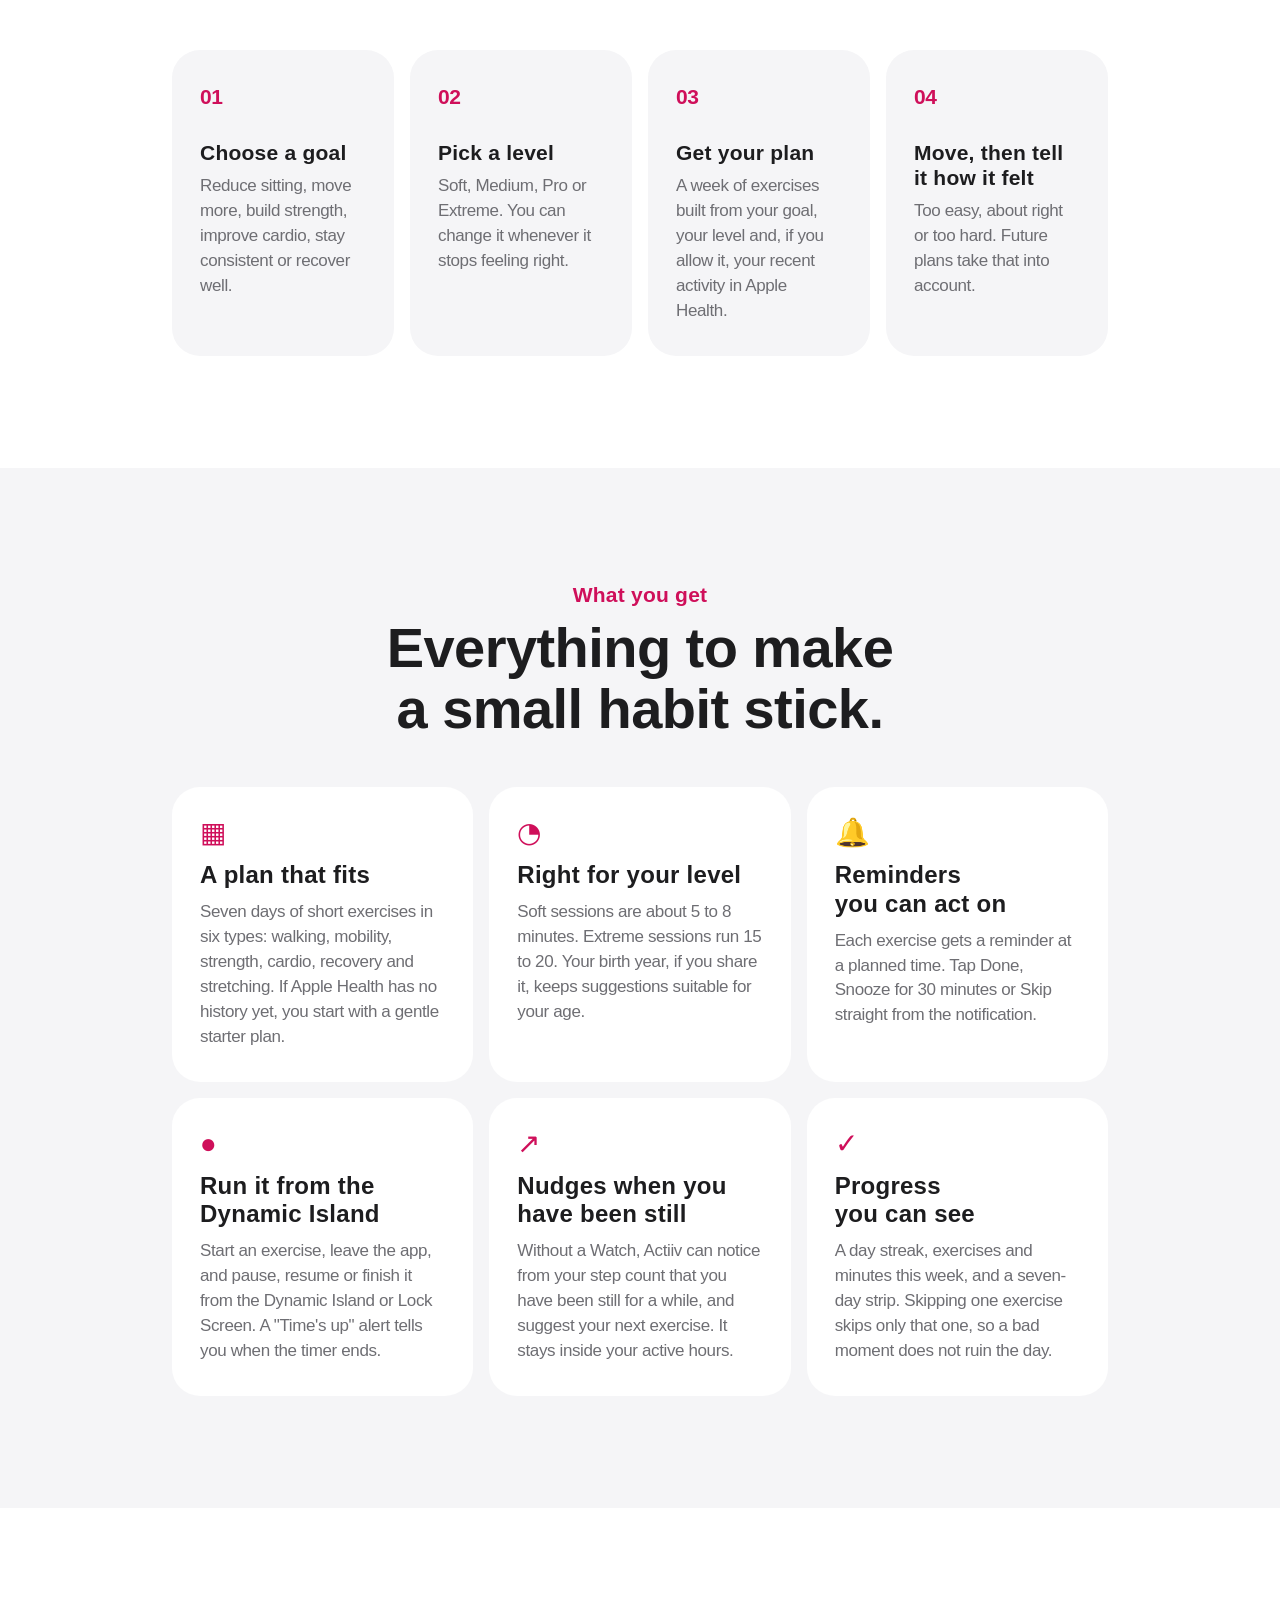
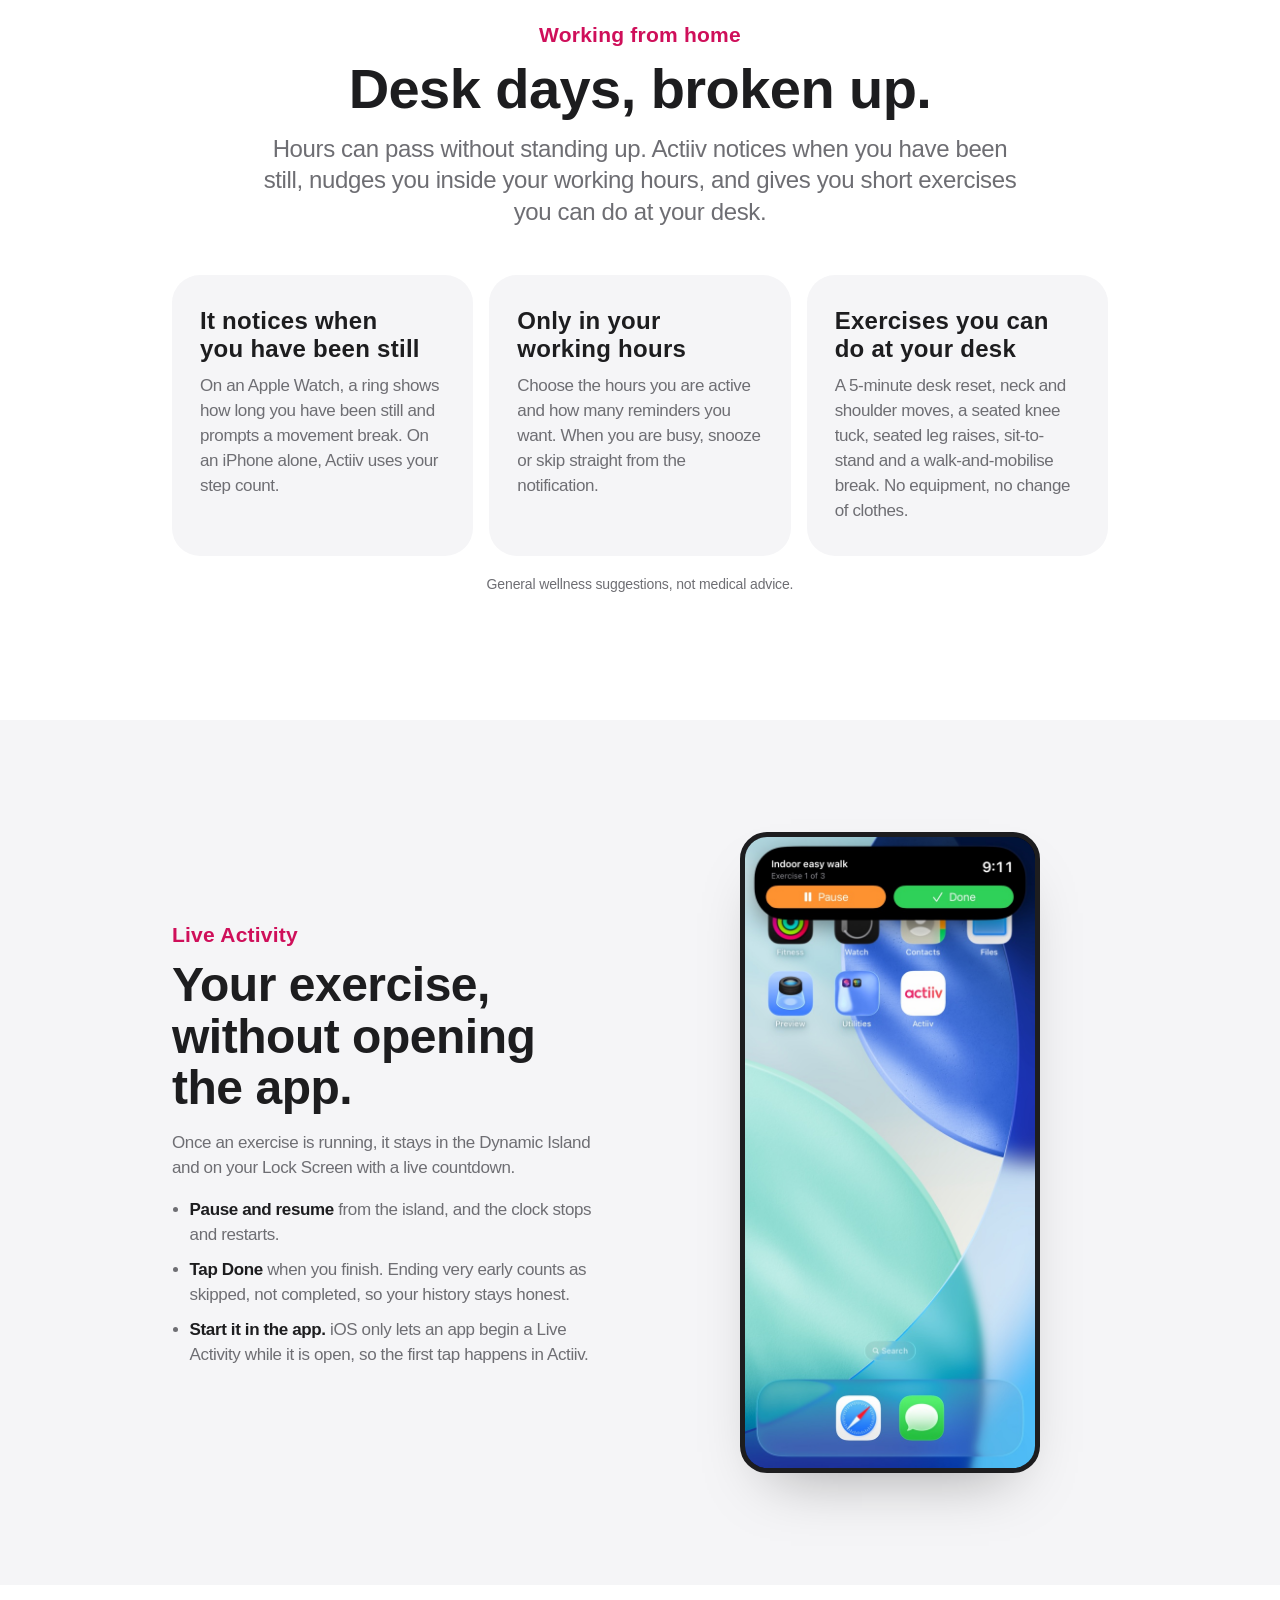
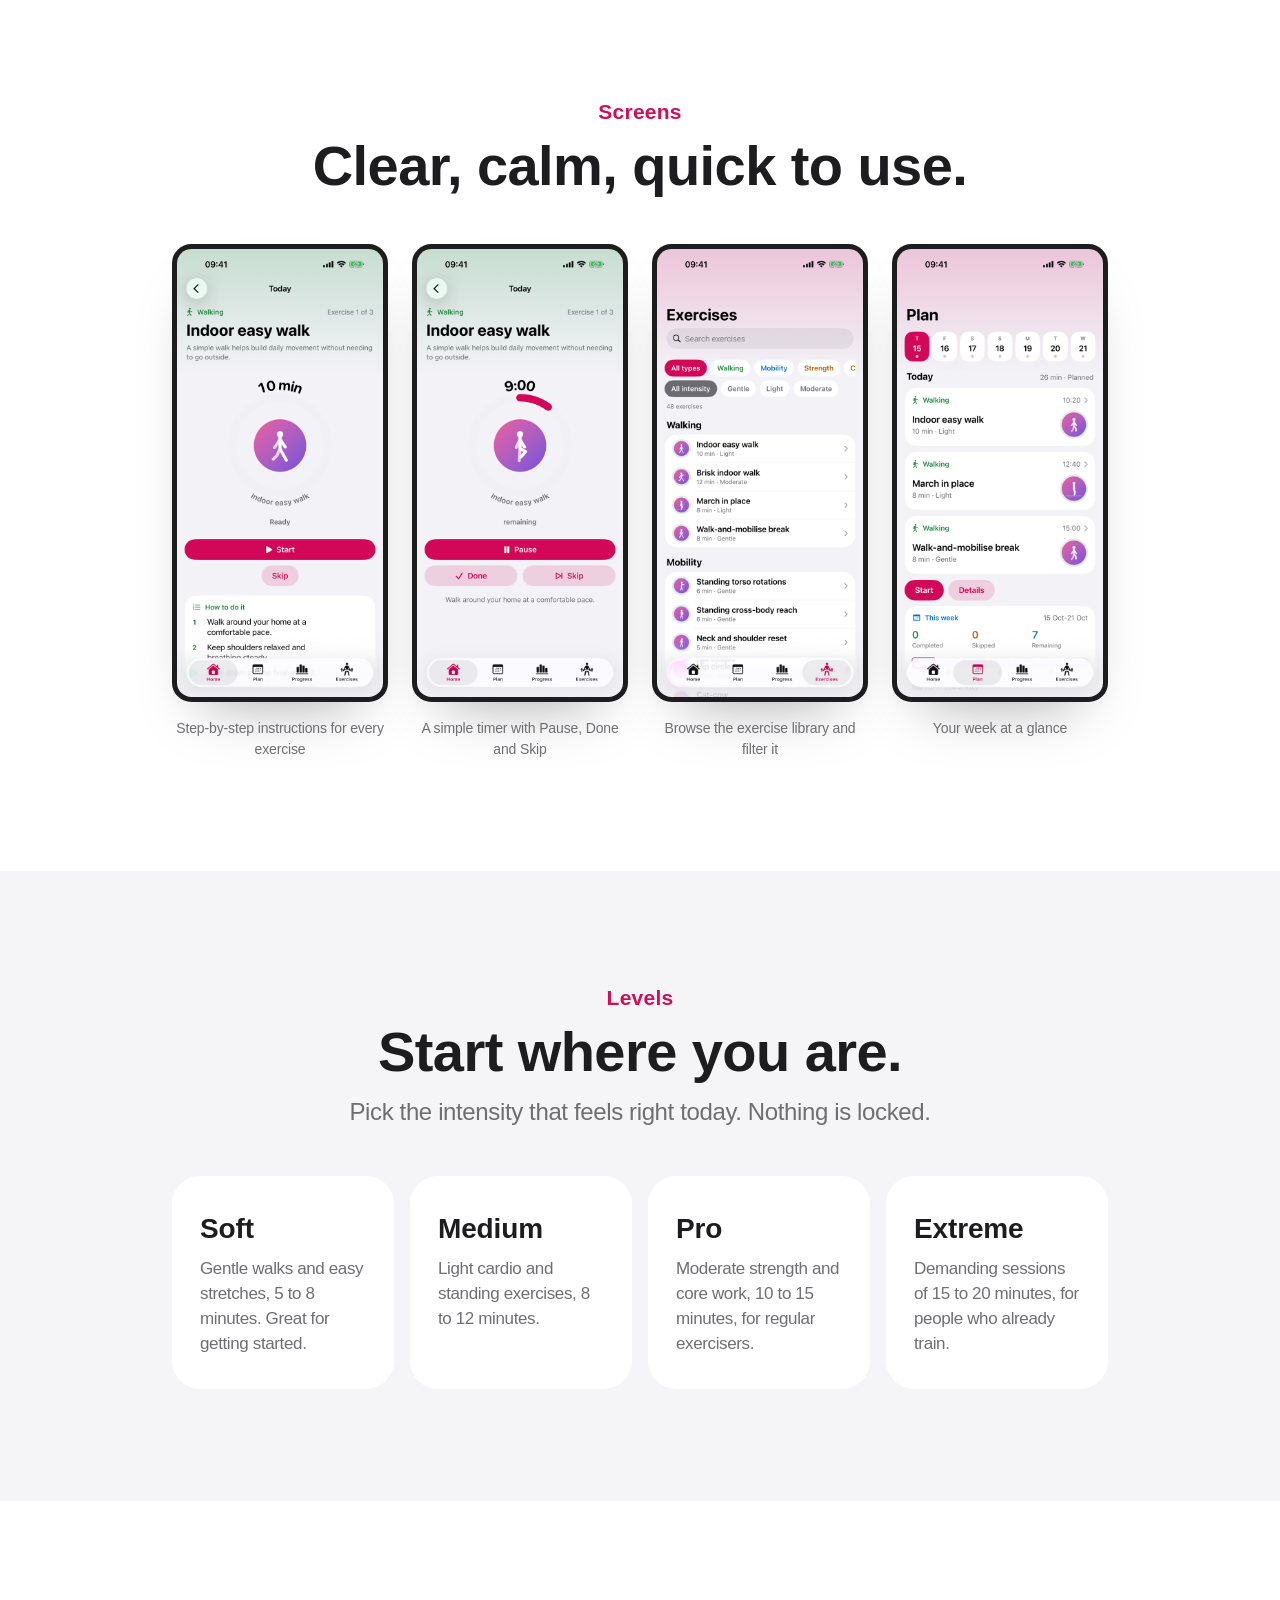
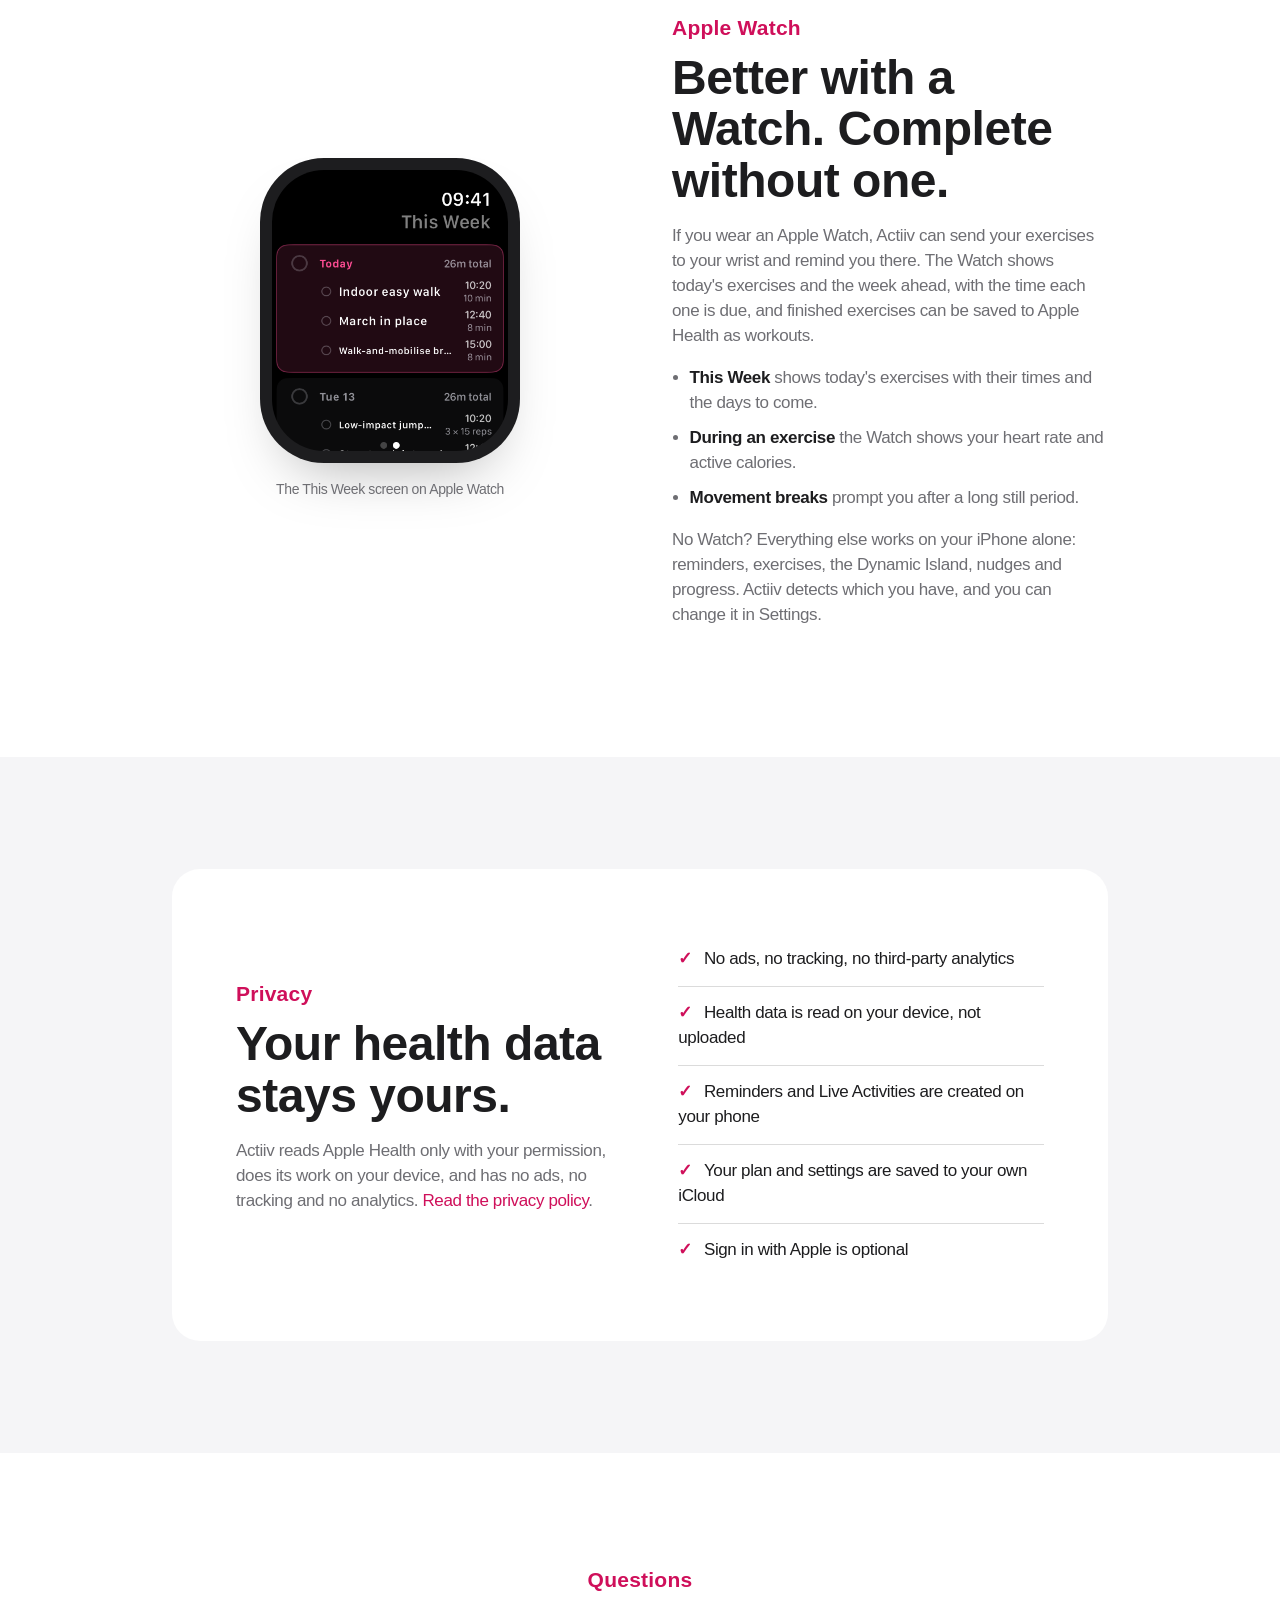
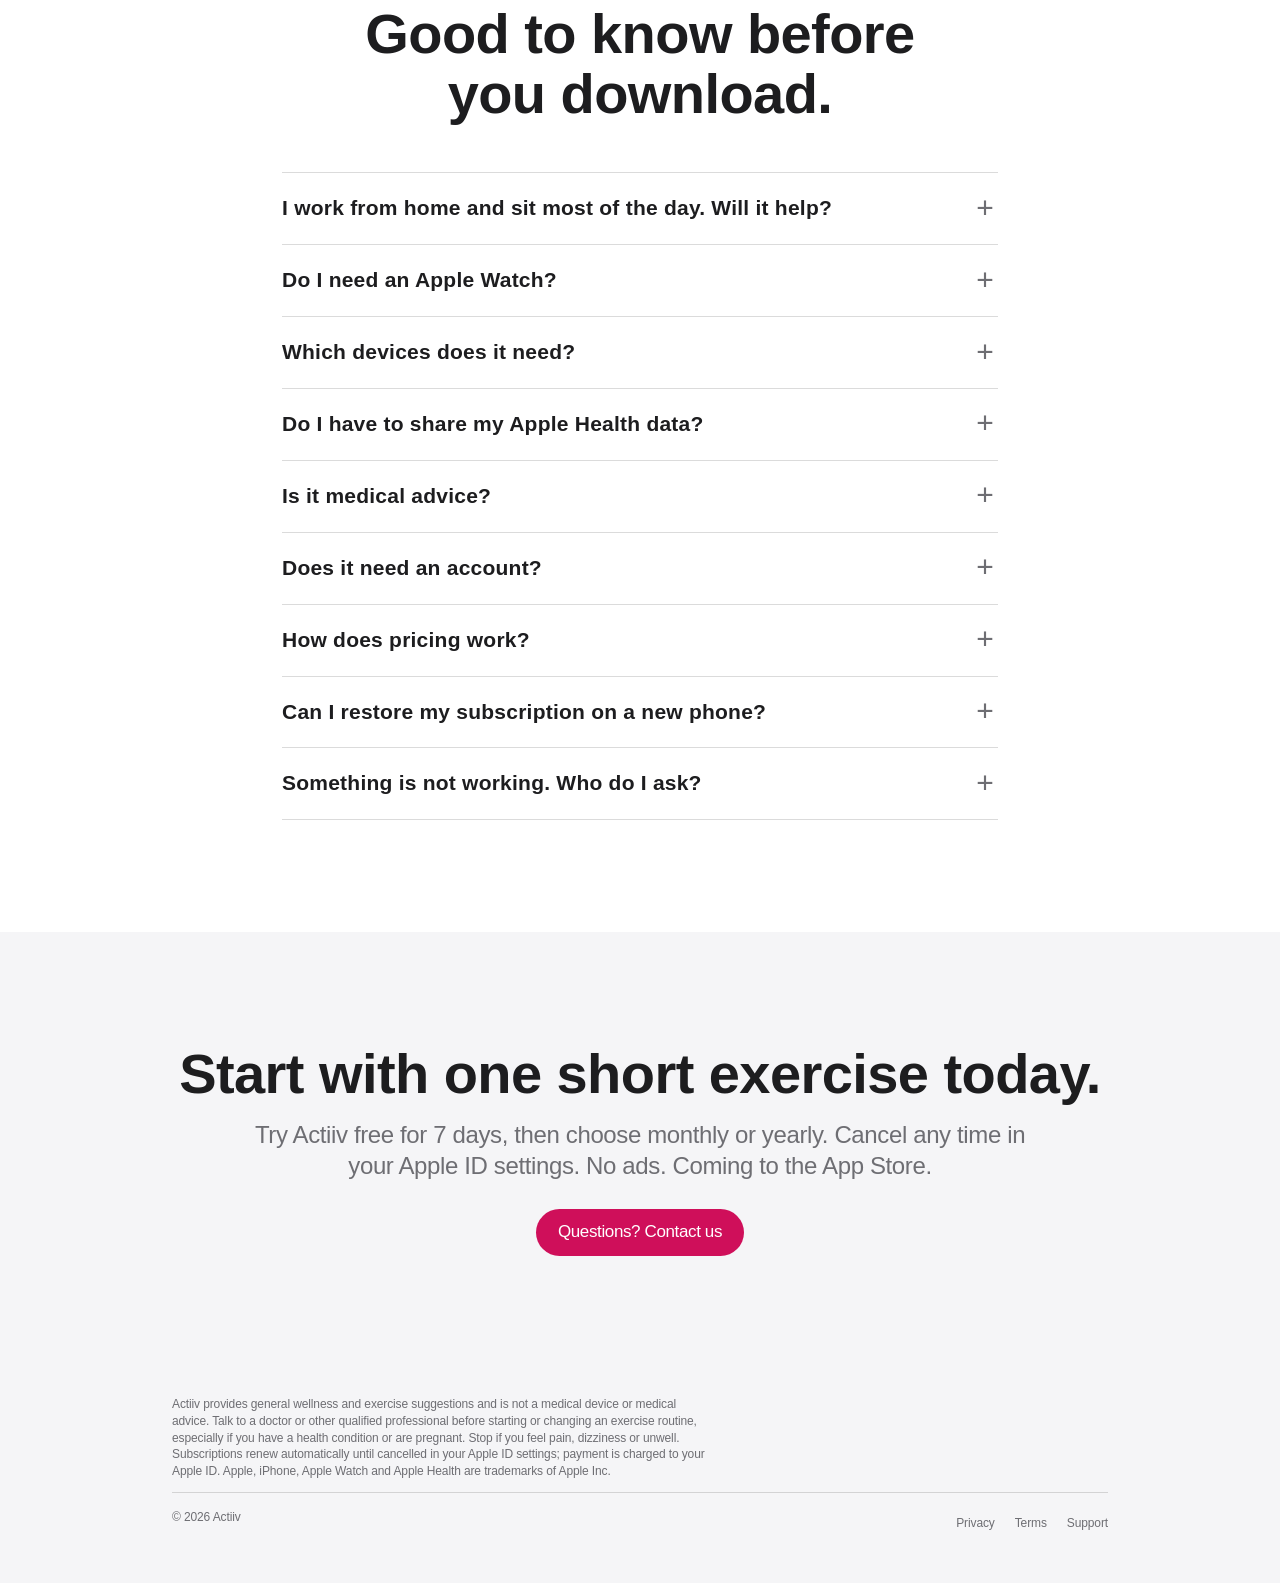
==== commit aaaf572f: "Update the website from the app repository Co-Authored-By: Claude Sonnet 5.5 <noreply@anthropic.com>" ====
--- a/index.html
+++ b/index.html
@@ -28,6 +28,7 @@
     <nav class="links" aria-label="Main">
       <a href="#how">How it works</a>
       <a href="#features">Features</a>
+      <a href="#desk">Desk days</a>
       <a href="#screens">Screens</a>
       <a href="#watch">Apple Watch</a>
       <a href="#faq">Questions</a>
@@ -93,7 +94,21 @@
     </div>
   </div></section>
 
-  <section class="block" id="island"><div class="wrap">
+  <section class="block" id="desk"><div class="wrap">
+    <div class="section-head">
+      <div class="eyebrow">Working from home</div>
+      <h2>Desk days, broken up.</h2>
+      <p>Hours can pass without standing up. Actiiv notices when you have been still, nudges you inside your working hours, and gives you short exercises you can do at your desk.</p>
+    </div>
+    <div class="grid cols-3">
+      <article class="card"><h3>It notices when you have been still</h3><p>On an Apple Watch, a ring shows how long you have been still and prompts a movement break. On an iPhone alone, Actiiv uses your step count.</p></article>
+      <article class="card"><h3>Only in your working hours</h3><p>Choose the hours you are active and how many reminders you want. When you are busy, snooze or skip straight from the notification.</p></article>
+      <article class="card"><h3>Exercises you can do at your desk</h3><p>A 5-minute desk reset, neck and shoulder moves, a seated knee tuck, seated leg raises, sit-to-stand and a walk-and-mobilise break. No equipment, no change of clothes.</p></article>
+    </div>
+    <p class="fine" style="text-align:center">General wellness suggestions, not medical advice.</p>
+  </div></section>
+
+  <section class="block alt" id="island"><div class="wrap">
     <div class="split">
       <div>
         <div class="eyebrow">Live Activity</div>
@@ -111,7 +126,7 @@
     </div>
   </div></section>
 
-  <section class="block alt" id="screens"><div class="wrap">
+  <section class="block" id="screens"><div class="wrap">
     <div class="section-head">
       <div class="eyebrow">Screens</div>
       <h2>Clear, calm, quick to use.</h2>
@@ -124,7 +139,7 @@
     </div>
   </div></section>
 
-  <section class="block" id="levels"><div class="wrap">
+  <section class="block alt" id="levels"><div class="wrap">
     <div class="section-head">
       <div class="eyebrow">Levels</div>
       <h2>Start where you are.</h2>
@@ -138,7 +153,7 @@
     </div>
   </div></section>
 
-  <section class="block alt" id="watch"><div class="wrap">
+  <section class="block" id="watch"><div class="wrap">
     <div class="split flip">
       <div>
         <div class="eyebrow">Apple Watch</div>
@@ -165,7 +180,7 @@
     </div>
   </div></section>
 
-  <section class="block" id="privacy"><div class="wrap">
+  <section class="block alt" id="privacy"><div class="wrap">
     <div class="strip">
       <div>
         <div class="eyebrow">Privacy</div>
@@ -182,11 +197,12 @@
     </div>
   </div></section>
 
-  <section class="block alt" id="faq"><div class="wrap">
+  <section class="block" id="faq"><div class="wrap">
     <div class="section-head">
       <div class="eyebrow">Questions</div>
       <h2>Good to know before you download.</h2>
     </div>
+    <details><summary>I work from home and sit most of the day. Will it help?</summary><p>Actiiv is built to break up long stretches of sitting. It nudges you after you have been still, keeps reminders inside your working hours, and offers short seated and standing exercises. It gives general wellness suggestions and is not medical advice. If you have back or neck pain, talk to a doctor or other qualified professional first.</p></details>
     <details><summary>Do I need an Apple Watch?</summary><p>No. Actiiv works fully on an iPhone. A Watch adds exercises and reminders on your wrist and movement breaks.</p></details>
     <details><summary>Which devices does it need?</summary><p>An iPhone running iOS 26.4 or later. The Watch app needs watchOS 26.4 or later.</p></details>
     <details><summary>Do I have to share my Apple Health data?</summary><p>No. If you do, Actiiv uses your recent steps, activity and workouts to fit your plan. If you do not, you get a gentle starter plan based on your goal and level, and it still works.</p></details>
@@ -197,7 +213,7 @@
     <details><summary>Something is not working. Who do I ask?</summary><p>See the <a href="support.html">support page</a> for common fixes and how to contact us.</p></details>
   </div></section>
 
-  <section class="block" id="get"><div class="wrap">
+  <section class="block alt" id="get"><div class="wrap">
     <div class="cta-band">
       <h2>Start with one short exercise today.</h2>
       <p>Try Actiiv free for 7 days, then choose monthly or yearly. Cancel any time in your Apple ID settings. No ads. Coming to the App Store.</p>
--- a/assets/site.css
+++ b/assets/site.css
@@ -212,6 +212,8 @@
 .strip li::before { content: "\2713"; color: var(--accent); font-weight: 600; margin-right: 12px; }
 @media (max-width: 860px) { .strip { grid-template-columns: 1fr; } }
 
+section.block.alt .strip { background: var(--tile); }
+
 /* FAQ: hairline rows, no boxes */
 #faq .wrap { max-width: 760px; }
 details { border-top: 1px solid var(--hairline); padding: 0; margin: 0; }
